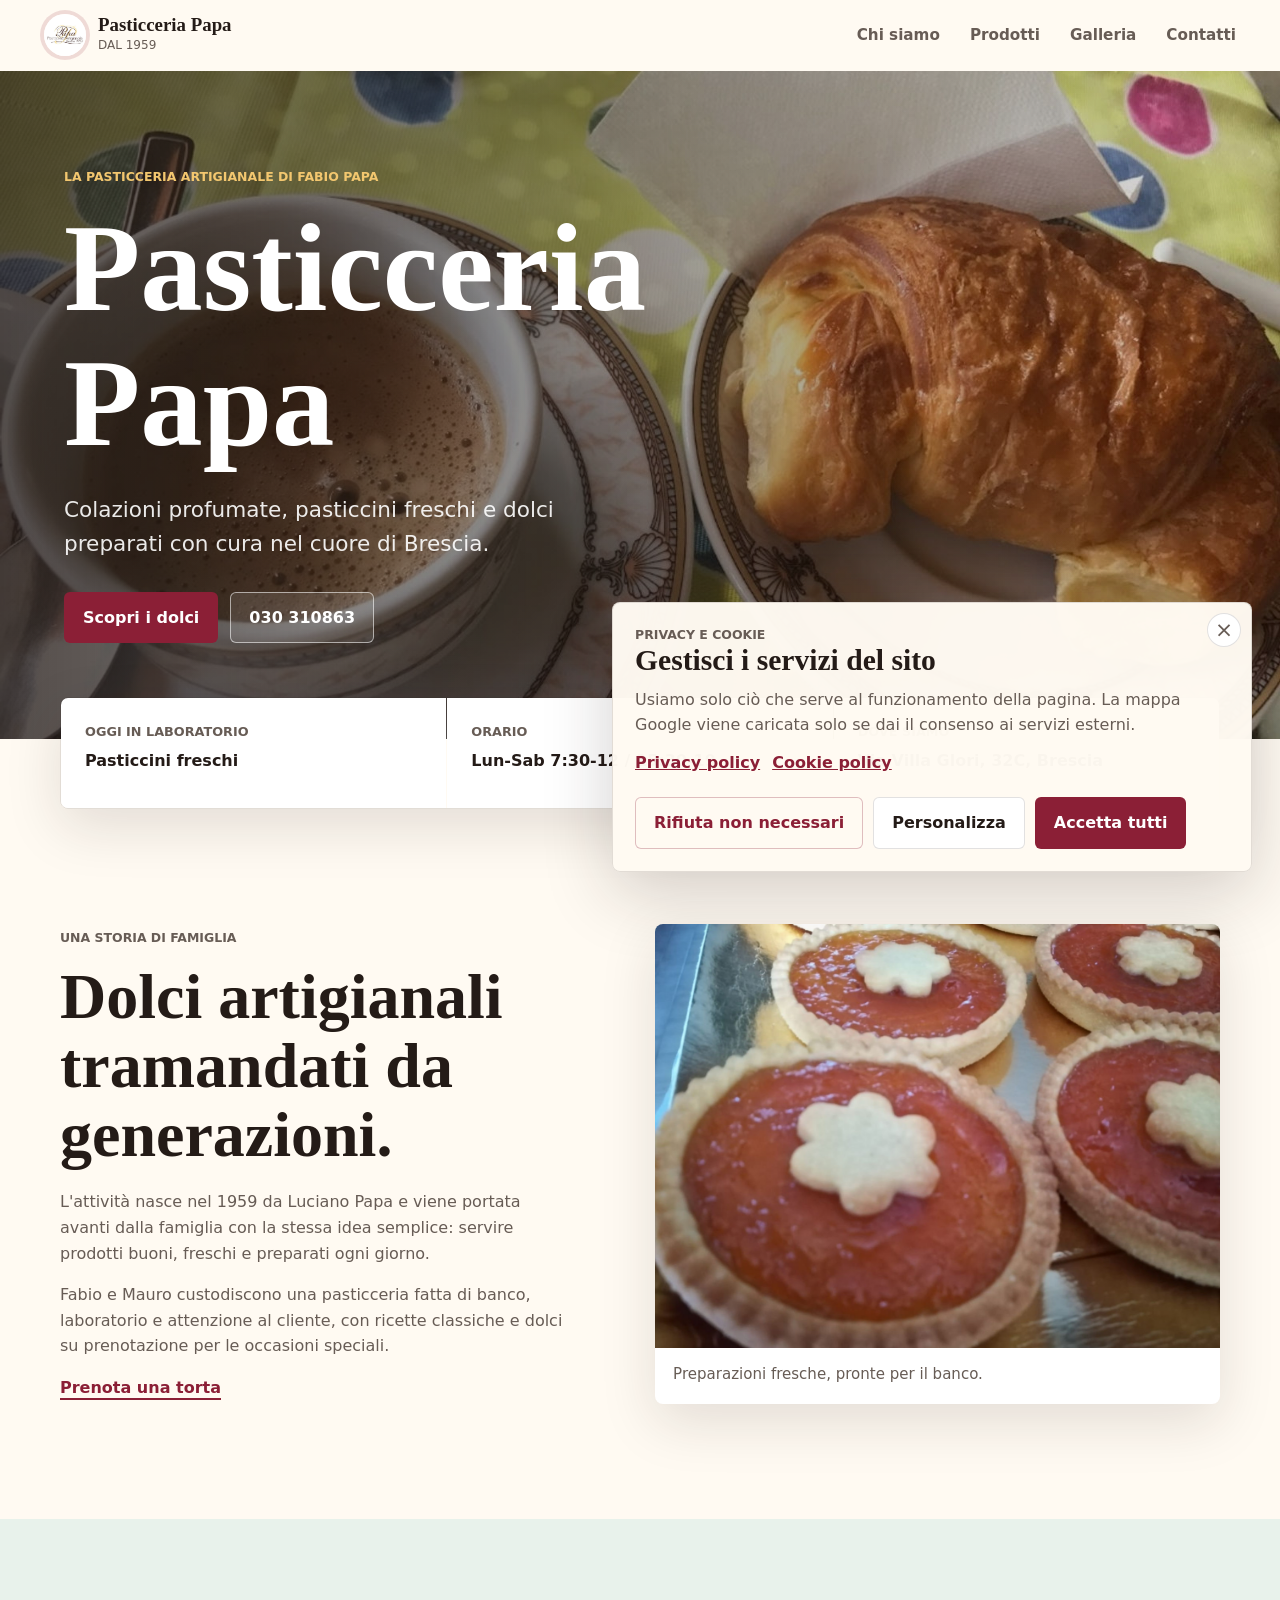
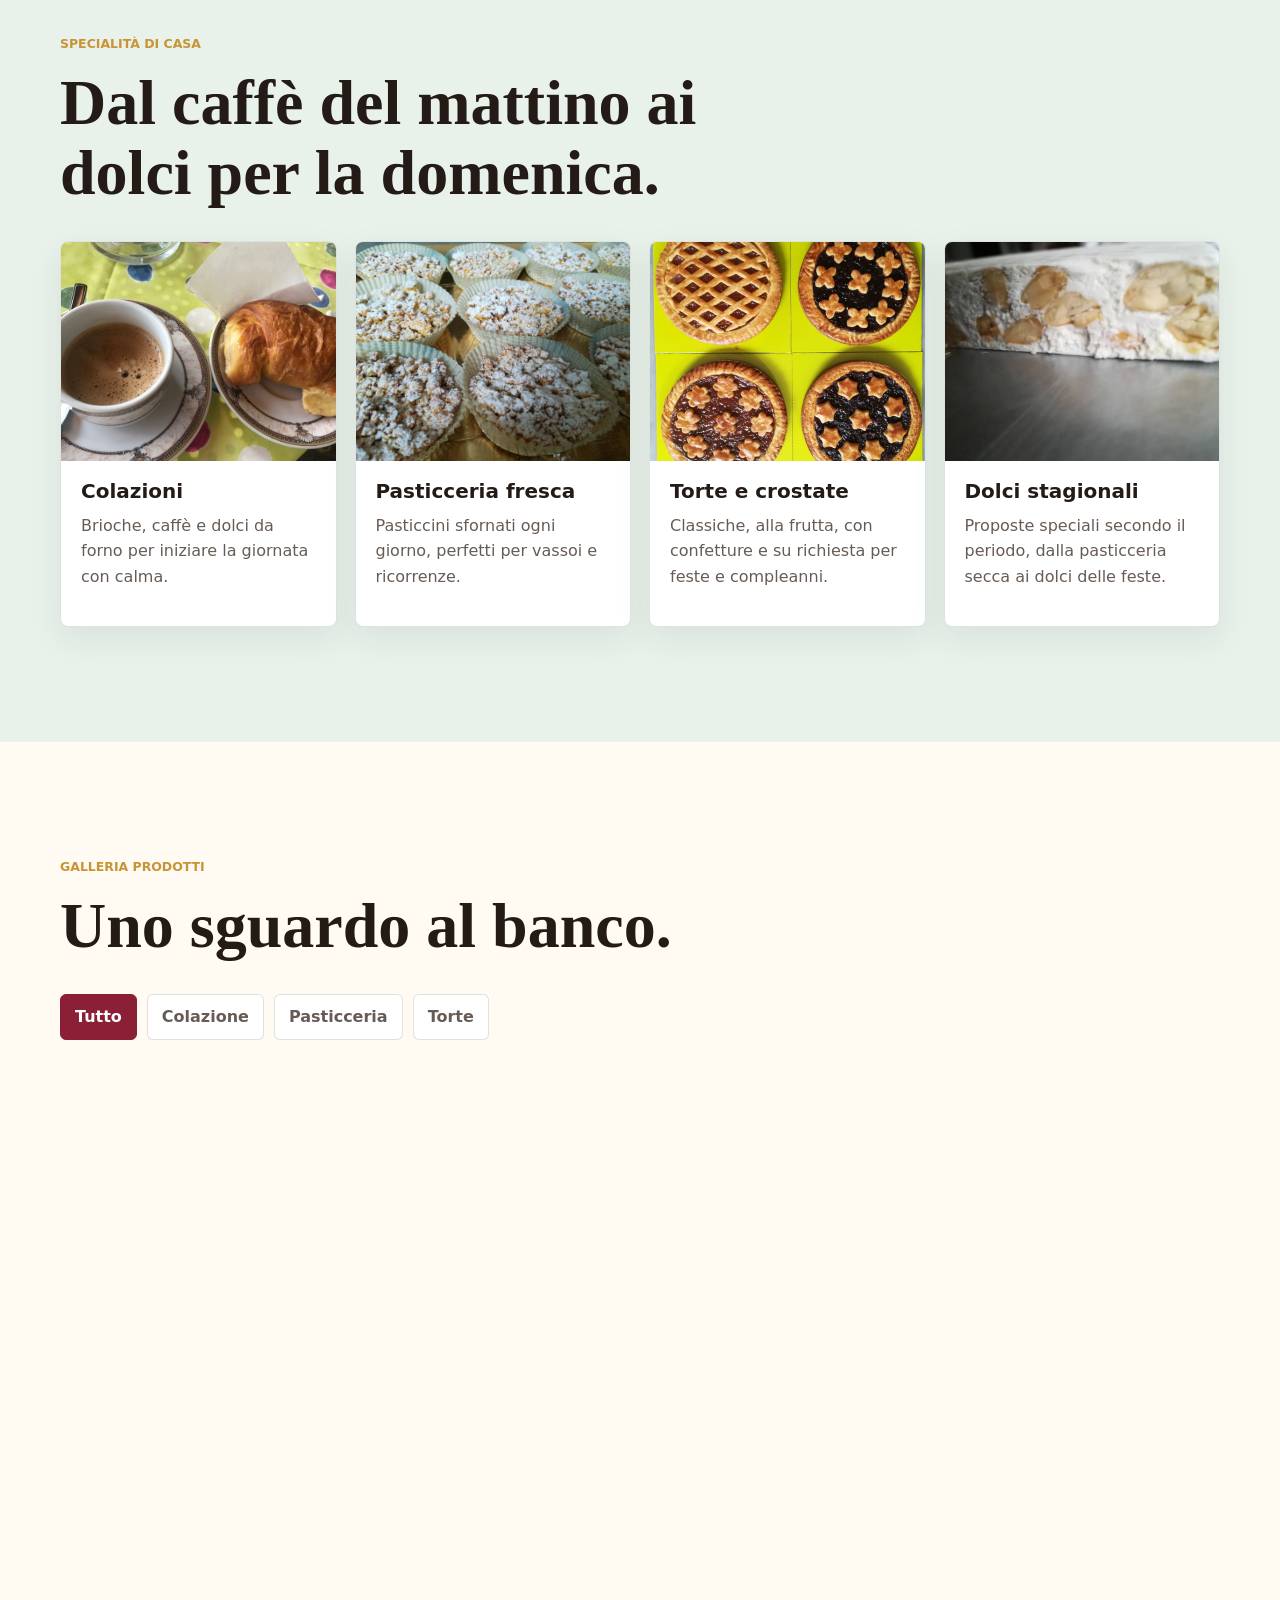
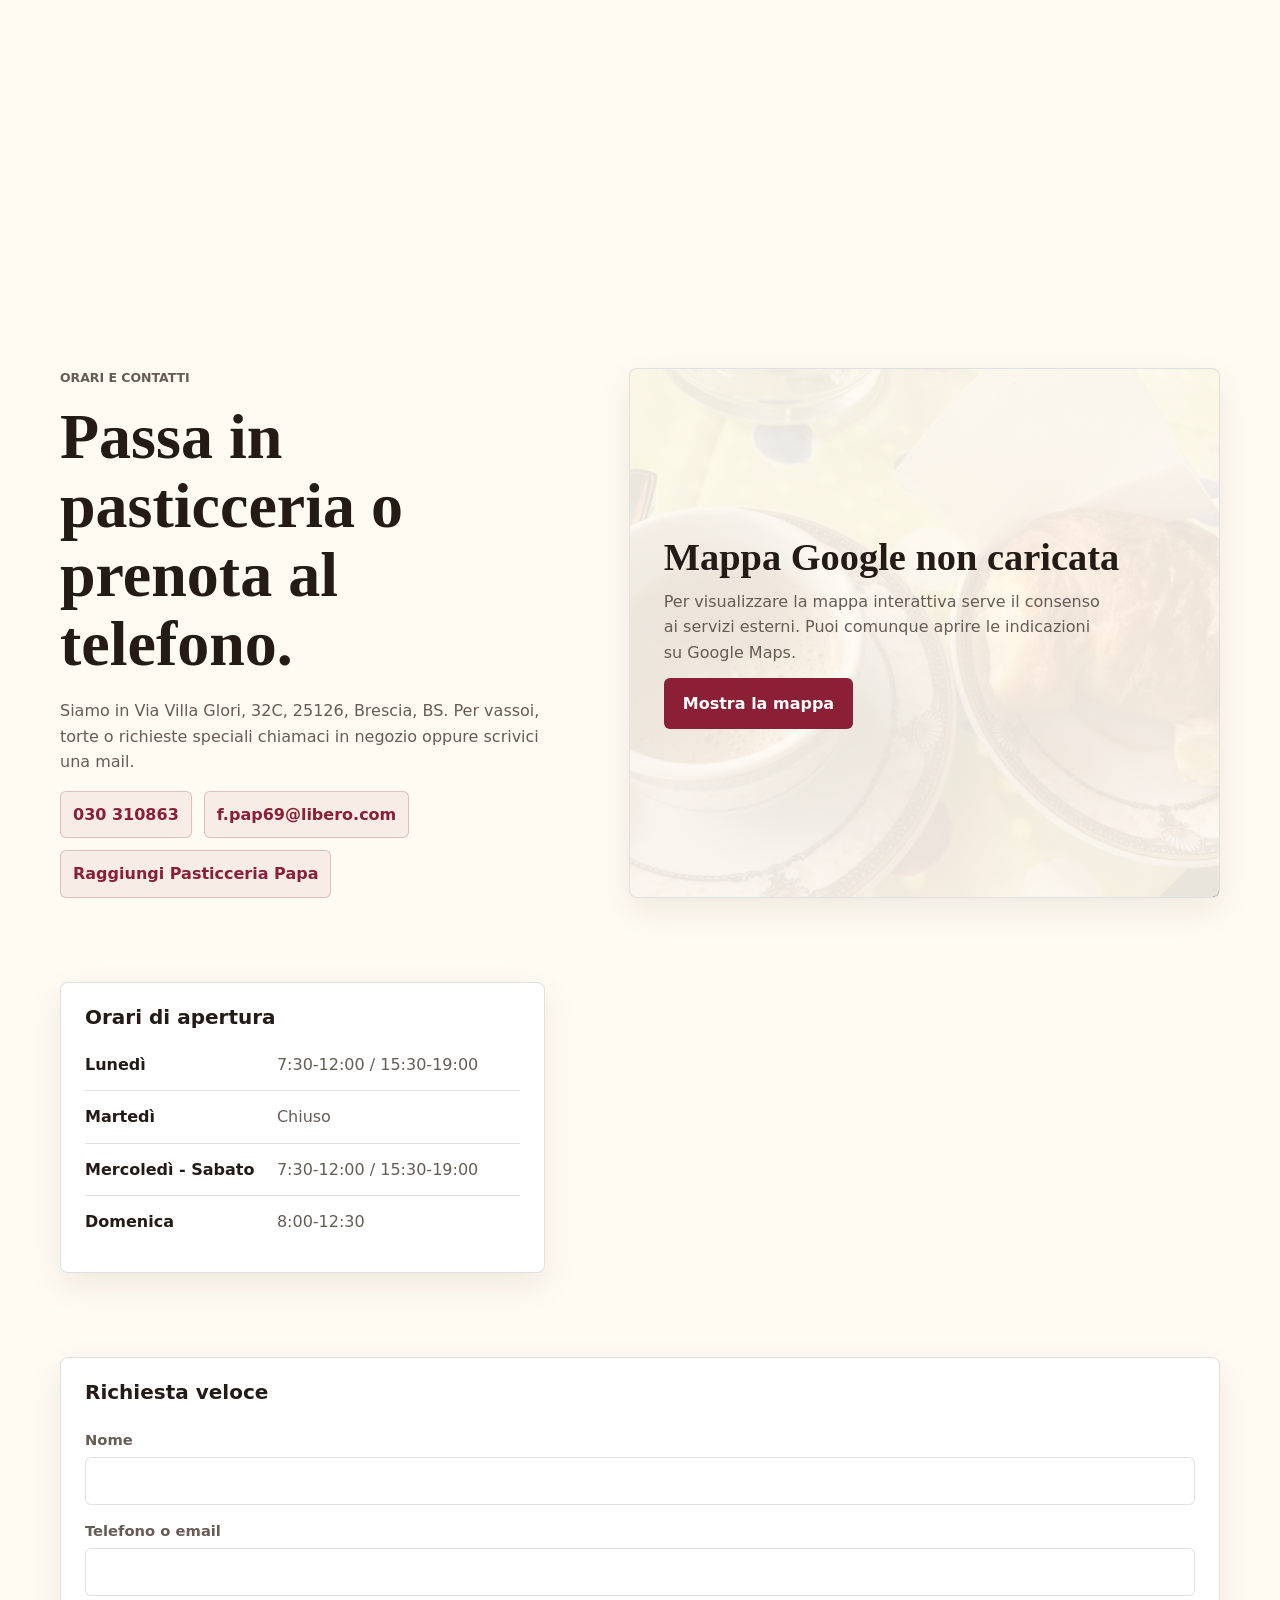
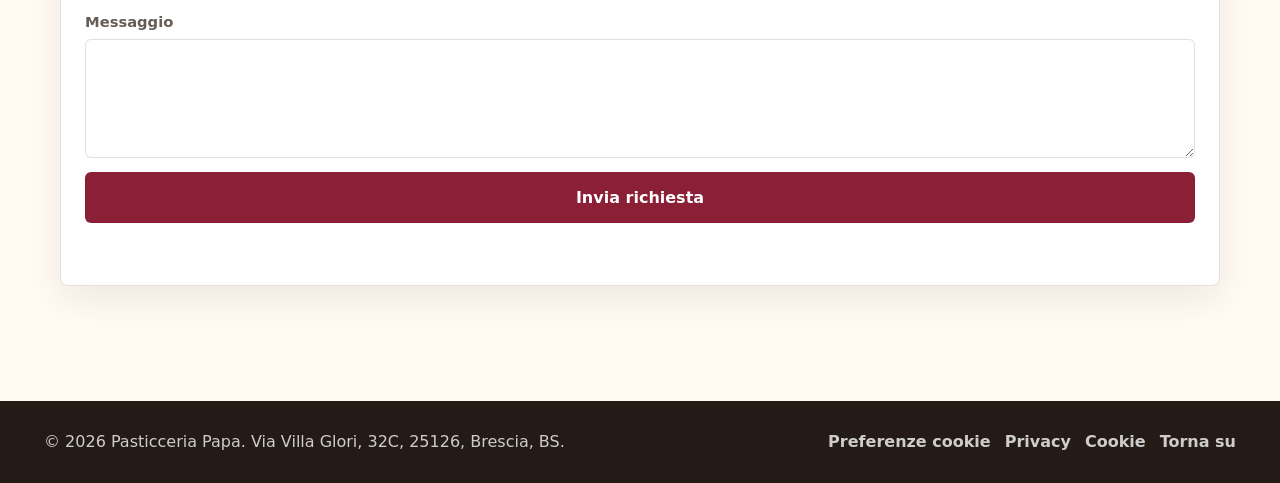
==== index.html @ a83ab7f8 "Add cookie consent and privacy pages" ====
<!doctype html>
<html lang="it">
  <head>
    <meta charset="utf-8" />
    <meta name="viewport" content="width=device-width, initial-scale=1" />
    <title>Pasticceria Papa | Pasticceria artigianale a Brescia</title>
    <meta
      name="description"
      content="Pasticceria Papa di Fabio Papa a Brescia: pasticceria artigianale dal 1959, colazioni, pasticcini freschi, crostate e dolci su prenotazione."
    />
    <meta name="theme-color" content="#8b1f36" />
    <meta property="og:title" content="Pasticceria Papa" />
    <meta
      property="og:description"
      content="La pasticceria artigianale di Fabio Papa a Brescia. Dolci freschi, colazioni e torte su prenotazione."
    />
    <meta property="og:type" content="website" />
    <meta property="og:image" content="assets/images/colazione.jpg" />
    <link rel="icon" href="assets/icons/favicon.svg" type="image/svg+xml" />
    <link rel="preload" href="assets/images/colazione.jpg" as="image" />
    <link rel="stylesheet" href="styles.css?v=privacy-20260603" />
    <script type="application/ld+json">
      {
        "@context": "https://schema.org",
        "@type": "Bakery",
        "name": "Pasticceria Papa",
        "description": "Pasticceria artigianale fondata nel 1959 a Brescia.",
        "foundingDate": "1959",
        "address": {
          "@type": "PostalAddress",
          "streetAddress": "Via Villa Glori, 32C",
          "postalCode": "25126",
          "addressLocality": "Brescia",
          "addressRegion": "BS",
          "addressCountry": "IT"
        },
        "telephone": "+39030310863",
        "email": "f.pap69@libero.com",
        "openingHoursSpecification": [
          {
            "@type": "OpeningHoursSpecification",
            "dayOfWeek": ["Monday", "Wednesday", "Thursday", "Friday", "Saturday"],
            "opens": "07:30",
            "closes": "12:00"
          },
          {
            "@type": "OpeningHoursSpecification",
            "dayOfWeek": ["Monday", "Wednesday", "Thursday", "Friday", "Saturday"],
            "opens": "15:30",
            "closes": "19:00"
          },
          {
            "@type": "OpeningHoursSpecification",
            "dayOfWeek": "Sunday",
            "opens": "08:00",
            "closes": "12:30"
          }
        ]
      }
    </script>
  </head>
  <body>
    <header class="site-header" data-header>
      <a class="brand" href="#home" aria-label="Pasticceria Papa home">
        <img class="brand-logo" src="assets/icons/favicon.svg" alt="" aria-hidden="true" />
        <span>
          <strong>Pasticceria Papa</strong>
          <small>Dal 1959</small>
        </span>
      </a>

      <button class="menu-toggle" type="button" aria-label="Apri menu" aria-expanded="false" data-menu-toggle>
        <span></span>
        <span></span>
        <span></span>
      </button>

      <nav class="site-nav" aria-label="Navigazione principale" data-nav>
        <a href="#chi-siamo">Chi siamo</a>
        <a href="#prodotti">Prodotti</a>
        <a href="#galleria">Galleria</a>
        <a href="#contatti">Contatti</a>
      </nav>
    </header>

    <main id="home">
      <section class="hero" aria-label="Benvenuto">
        <div class="hero-content reveal">
          <p class="eyebrow">La pasticceria artigianale di Fabio Papa</p>
          <h1>Pasticceria Papa</h1>
          <p class="hero-copy">
            Colazioni profumate, pasticcini freschi e dolci preparati con cura nel cuore di Brescia.
          </p>
          <div class="hero-actions">
            <a class="button button-primary" href="#prodotti">Scopri i dolci</a>
            <a class="button button-ghost" href="tel:+39030310863">030 310863</a>
          </div>
        </div>
      </section>

      <section class="quick-info" aria-label="Informazioni rapide">
        <div class="quick-info-item">
          <span>Oggi in laboratorio</span>
          <strong>Pasticcini freschi</strong>
        </div>
        <div class="quick-info-item">
          <span>Orario</span>
          <strong>Lun-Sab 7:30-12 / 15:30-19</strong>
        </div>
        <div class="quick-info-item">
          <span>Dove siamo</span>
          <strong>Via Villa Glori, 32C, Brescia</strong>
        </div>
      </section>

      <section class="section story-section" id="chi-siamo">
        <div class="section-text reveal">
          <p class="eyebrow">Una storia di famiglia</p>
          <h2>Dolci artigianali tramandati da generazioni.</h2>
          <p>
            L'attività nasce nel 1959 da Luciano Papa e viene portata avanti dalla famiglia
            con la stessa idea semplice: servire prodotti buoni, freschi e preparati ogni giorno.
          </p>
          <p>
            Fabio e Mauro custodiscono una pasticceria fatta di banco, laboratorio e attenzione
            al cliente, con ricette classiche e dolci su prenotazione per le occasioni speciali.
          </p>
          <a class="text-link" href="#contatti">Prenota una torta</a>
        </div>

        <figure class="story-image reveal">
          <img src="assets/images/crostatine.jpg" alt="Crostatine artigianali con marmellata" />
          <figcaption>Preparazioni fresche, pronte per il banco.</figcaption>
        </figure>
      </section>

      <section class="section products-section" id="prodotti">
        <div class="section-heading reveal">
          <p class="eyebrow">Specialità di casa</p>
          <h2>Dal caffè del mattino ai dolci per la domenica.</h2>
        </div>

        <div class="product-grid">
          <article class="product-card reveal">
            <img src="assets/images/colazione.jpg" alt="Caffè e brioche al tavolo" />
            <div>
              <h3>Colazioni</h3>
              <p>Brioche, caffè e dolci da forno per iniziare la giornata con calma.</p>
            </div>
          </article>
          <article class="product-card reveal">
            <img src="assets/images/pasticcini.jpg" alt="Pasticcini con zucchero a velo" />
            <div>
              <h3>Pasticceria fresca</h3>
              <p>Pasticcini sfornati ogni giorno, perfetti per vassoi e ricorrenze.</p>
            </div>
          </article>
          <article class="product-card reveal">
            <img src="assets/images/crostate.jpg" alt="Crostate artigianali con confettura" />
            <div>
              <h3>Torte e crostate</h3>
              <p>Classiche, alla frutta, con confetture e su richiesta per feste e compleanni.</p>
            </div>
          </article>
          <article class="product-card reveal">
            <img src="assets/images/torrone.jpg" alt="Torrone artigianale alle mandorle" />
            <div>
              <h3>Dolci stagionali</h3>
              <p>Proposte speciali secondo il periodo, dalla pasticceria secca ai dolci delle feste.</p>
            </div>
          </article>
        </div>
      </section>

      <section class="section gallery-section" id="galleria">
        <div class="section-heading reveal">
          <p class="eyebrow">Galleria prodotti</p>
          <h2>Uno sguardo al banco.</h2>
        </div>

        <div class="filter-bar reveal" role="list" aria-label="Filtra la galleria">
          <button class="filter-button active" type="button" data-filter="all">Tutto</button>
          <button class="filter-button" type="button" data-filter="colazione">Colazione</button>
          <button class="filter-button" type="button" data-filter="pasticceria">Pasticceria</button>
          <button class="filter-button" type="button" data-filter="torte">Torte</button>
        </div>

        <div class="gallery-grid" data-gallery>
          <figure class="gallery-item reveal" data-category="colazione">
            <img src="assets/images/colazione.jpg" alt="Caffè e cornetto" />
            <figcaption>Caffè e brioche</figcaption>
          </figure>
          <figure class="gallery-item reveal" data-category="pasticceria">
            <img src="assets/images/biscotti-occhi.jpg" alt="Biscotti occhi di bue con marmellata" />
            <figcaption>Occhi di bue</figcaption>
          </figure>
          <figure class="gallery-item reveal" data-category="torte">
            <img src="assets/images/crostate.jpg" alt="Quattro crostate artigianali" />
            <figcaption>Crostate classiche</figcaption>
          </figure>
          <figure class="gallery-item reveal" data-category="pasticceria">
            <img src="assets/images/pasticcini.jpg" alt="Pasticcini con zucchero a velo" />
            <figcaption>Pasticcini freschi</figcaption>
          </figure>
          <figure class="gallery-item reveal" data-category="torte">
            <img src="assets/images/crostatine.jpg" alt="Crostatine con confettura rossa" />
            <figcaption>Crostatine</figcaption>
          </figure>
          <figure class="gallery-item reveal" data-category="pasticceria">
            <img src="assets/images/torrone.jpg" alt="Torrone con mandorle" />
            <figcaption>Torrone alle mandorle</figcaption>
          </figure>
        </div>
      </section>

      <section class="section contact-section" id="contatti">
        <div class="contact-copy reveal">
          <p class="eyebrow">Orari e contatti</p>
          <h2>Passa in pasticceria o prenota al telefono.</h2>
          <p>
            Siamo in Via Villa Glori, 32C, 25126, Brescia, BS. Per vassoi, torte o richieste speciali
            chiamaci in negozio oppure scrivici una mail.
          </p>

          <div class="contact-links">
            <a href="tel:+39030310863">030 310863</a>
            <a href="mailto:f.pap69@libero.com">f.pap69@libero.com</a>
            <a
              href="https://www.google.com/maps/dir/?api=1&destination=Pasticceria%20Papa%2C%20Via%20Villa%20Glori%2032C%2C%2025126%20Brescia%20BS"
              target="_blank"
              rel="noreferrer"
            >
              Raggiungi Pasticceria Papa
            </a>
          </div>
        </div>

        <div class="map-panel reveal" aria-label="Mappa per raggiungere Pasticceria Papa">
          <div class="map-consent" data-map-consent>
            <strong>Mappa Google non caricata</strong>
            <p>
              Per visualizzare la mappa interattiva serve il consenso ai servizi esterni.
              Puoi comunque aprire le indicazioni su Google Maps.
            </p>
            <button class="button button-primary" type="button" data-enable-maps>Mostra la mappa</button>
          </div>
          <iframe
            title="Mappa di Pasticceria Papa"
            data-src="https://www.google.com/maps?q=Pasticceria%20Papa%2C%20Via%20Villa%20Glori%2032C%2C%2025126%20Brescia%20BS&output=embed"
            loading="lazy"
            referrerpolicy="no-referrer-when-downgrade"
          ></iframe>
          <a
            class="map-click-target"
            href="https://www.google.com/maps/dir/?api=1&destination=Pasticceria%20Papa%2C%20Via%20Villa%20Glori%2032C%2C%2025126%20Brescia%20BS"
            target="_blank"
            rel="noreferrer"
            aria-label="Apri Google Maps per raggiungere Pasticceria Papa"
          >
            <span class="map-badge">
              <strong>Pasticceria Papa</strong>
              <small>Via Villa Glori, 32C, 25126, Brescia, BS</small>
            </span>
            <span class="map-action">Apri indicazioni</span>
          </a>
        </div>

        <div class="hours-panel reveal" aria-label="Orari di apertura">
          <h3>Orari di apertura</h3>
          <dl>
            <div>
              <dt>Lunedì</dt>
              <dd>7:30-12:00 / 15:30-19:00</dd>
            </div>
            <div>
              <dt>Martedì</dt>
              <dd>Chiuso</dd>
            </div>
            <div>
              <dt>Mercoledì - Sabato</dt>
              <dd>7:30-12:00 / 15:30-19:00</dd>
            </div>
            <div>
              <dt>Domenica</dt>
              <dd>8:00-12:30</dd>
            </div>
          </dl>
        </div>

        <form class="contact-form reveal" data-contact-form>
          <h3>Richiesta veloce</h3>
          <label>
            Nome
            <input type="text" name="name" autocomplete="name" required />
          </label>
          <label>
            Telefono o email
            <input type="text" name="contact" autocomplete="email" required />
          </label>
          <label>
            Messaggio
            <textarea name="message" rows="4" required></textarea>
          </label>
          <button class="button button-primary" type="submit">Invia richiesta</button>
          <p class="form-status" aria-live="polite" data-form-status></p>
        </form>
      </section>
    </main>

    <footer class="site-footer">
      <p>© <span data-year></span> Pasticceria Papa. Via Villa Glori, 32C, 25126, Brescia, BS.</p>
      <div class="footer-links">
        <button type="button" data-cookie-preferences>Preferenze cookie</button>
        <a href="privacy.html">Privacy</a>
        <a href="cookie.html">Cookie</a>
        <a href="#home">Torna su</a>
      </div>
    </footer>

    <section class="cookie-banner" data-cookie-banner hidden aria-label="Preferenze cookie">
      <button class="cookie-close" type="button" aria-label="Chiudi banner cookie" data-cookie-reject>×</button>
      <div>
        <p class="eyebrow">Privacy e cookie</p>
        <h2>Gestisci i servizi del sito</h2>
        <p>
          Usiamo solo ciò che serve al funzionamento della pagina. La mappa Google viene caricata
          solo se dai il consenso ai servizi esterni.
        </p>
        <div class="cookie-links">
          <a href="privacy.html">Privacy policy</a>
          <a href="cookie.html">Cookie policy</a>
        </div>
      </div>
      <div class="cookie-actions">
        <button type="button" class="button button-ghost-dark" data-cookie-reject>Rifiuta non necessari</button>
        <button type="button" class="button button-outline" data-cookie-customize>Personalizza</button>
        <button type="button" class="button button-primary" data-cookie-accept>Accetta tutti</button>
      </div>
    </section>

    <div class="cookie-modal" data-cookie-modal hidden role="dialog" aria-modal="true" aria-labelledby="cookie-modal-title">
      <div class="cookie-modal-panel">
        <button class="cookie-close" type="button" aria-label="Chiudi preferenze cookie" data-cookie-modal-close>×</button>
        <p class="eyebrow">Centro preferenze</p>
        <h2 id="cookie-modal-title">Scegli cosa attivare</h2>
        <p>
          Puoi modificare la scelta in qualsiasi momento dal link “Preferenze cookie” nel footer.
        </p>

        <div class="consent-option">
          <div>
            <h3>Cookie tecnici necessari</h3>
            <p>Servono a ricordare la scelta privacy e a far funzionare il sito. Sono sempre attivi.</p>
          </div>
          <label class="switch">
            <input type="checkbox" checked disabled />
            <span>Attivo</span>
          </label>
        </div>

        <div class="consent-option">
          <div>
            <h3>Servizi esterni e mappe</h3>
            <p>
              Permettono di caricare Google Maps integrato. Se non li accetti, resta disponibile
              il link per aprire le indicazioni su Google Maps.
            </p>
          </div>
          <label class="switch">
            <input type="checkbox" data-consent-input="external" />
            <span>Consenti</span>
          </label>
        </div>

        <div class="cookie-actions">
          <button type="button" class="button button-ghost-dark" data-cookie-reject>Rifiuta non necessari</button>
          <button type="button" class="button button-outline" data-cookie-save>Salva preferenze</button>
          <button type="button" class="button button-primary" data-cookie-accept>Accetta tutti</button>
        </div>
      </div>
    </div>

    <script src="scripts/main.js"></script>
  </body>
</html>
---- styles.css ----
:root {
  --ink: #241b17;
  --muted: #675c55;
  --paper: #fffaf2;
  --surface: #ffffff;
  --berry: #8b1f36;
  --berry-dark: #621326;
  --leaf: #55785f;
  --leaf-soft: #e8f2eb;
  --gold: #c89436;
  --line: rgba(36, 27, 23, 0.13);
  --shadow: 0 18px 55px rgba(36, 27, 23, 0.13);
  --radius: 8px;
  --max: 1160px;
  font-family:
    Inter, ui-sans-serif, system-ui, -apple-system, BlinkMacSystemFont, "Segoe UI", sans-serif;
}

* {
  box-sizing: border-box;
}

html {
  scroll-behavior: smooth;
}

body {
  margin: 0;
  background: var(--paper);
  color: var(--ink);
  line-height: 1.6;
  text-rendering: optimizeLegibility;
}

img {
  display: block;
  max-width: 100%;
}

a {
  color: inherit;
}

button,
input,
textarea {
  font: inherit;
}

button {
  cursor: pointer;
}

.site-header {
  position: sticky;
  top: 0;
  z-index: 20;
  display: flex;
  align-items: center;
  justify-content: space-between;
  gap: 24px;
  padding: 14px clamp(18px, 4vw, 44px);
  background: rgba(255, 250, 242, 0.9);
  border-bottom: 1px solid transparent;
  backdrop-filter: blur(18px);
  transition: border-color 180ms ease, box-shadow 180ms ease;
}

.site-header.scrolled {
  border-color: var(--line);
  box-shadow: 0 8px 26px rgba(36, 27, 23, 0.08);
}

.brand {
  display: inline-flex;
  align-items: center;
  gap: 12px;
  min-width: max-content;
  text-decoration: none;
}

.brand-logo {
  width: 42px;
  height: 42px;
  object-fit: cover;
  border-radius: 50%;
  box-shadow: 0 0 0 4px rgba(139, 31, 54, 0.14);
}

.brand strong,
.brand small {
  display: block;
}

.brand strong {
  font-family: Georgia, "Times New Roman", serif;
  font-size: clamp(1rem, 2vw, 1.18rem);
  line-height: 1.1;
}

.brand small {
  color: var(--muted);
  font-size: 0.75rem;
  letter-spacing: 0;
  text-transform: uppercase;
}

.site-nav {
  display: flex;
  align-items: center;
  gap: clamp(14px, 3vw, 30px);
  color: var(--muted);
  font-size: 0.95rem;
  font-weight: 700;
}

.site-nav a {
  text-decoration: none;
}

.site-nav a:hover,
.site-nav a:focus-visible {
  color: var(--berry);
}

.menu-toggle {
  display: none;
  width: 44px;
  height: 44px;
  padding: 0;
  border: 1px solid var(--line);
  border-radius: 6px;
  background: var(--surface);
}

.menu-toggle span {
  display: block;
  width: 20px;
  height: 2px;
  margin: 5px auto;
  background: var(--ink);
}

.hero {
  min-height: clamp(540px, 74svh, 760px);
  display: grid;
  align-items: center;
  padding: clamp(56px, 8vw, 96px) clamp(18px, 5vw, 70px);
  background:
    linear-gradient(90deg, rgba(36, 27, 23, 0.78) 0%, rgba(36, 27, 23, 0.5) 42%, rgba(36, 27, 23, 0.13) 100%),
    url("assets/images/colazione.jpg") center / cover;
  color: #fff;
}

.hero-content {
  width: min(660px, 100%);
}

.hero-content.reveal {
  opacity: 1;
  transform: none;
}

.eyebrow {
  margin: 0 0 14px;
  color: var(--gold);
  font-size: 0.78rem;
  font-weight: 800;
  letter-spacing: 0;
  text-transform: uppercase;
}

.hero .eyebrow {
  color: #f3c76f;
}

h1,
h2,
h3,
p {
  margin-top: 0;
}

h1,
h2,
h3 {
  line-height: 1.08;
}

h1,
h2 {
  font-family: Georgia, "Times New Roman", serif;
  font-weight: 700;
}

h1 {
  max-width: 9ch;
  margin-bottom: 22px;
  font-size: clamp(3.4rem, 10vw, 7.8rem);
}

h2 {
  margin-bottom: 20px;
  font-size: clamp(2.05rem, 5vw, 4.1rem);
}

h3 {
  margin-bottom: 10px;
  font-size: 1.25rem;
}

.hero-copy {
  max-width: 570px;
  margin-bottom: 30px;
  color: rgba(255, 255, 255, 0.9);
  font-size: clamp(1.1rem, 2vw, 1.35rem);
}

.hero-actions,
.contact-links {
  display: flex;
  flex-wrap: wrap;
  gap: 12px;
}

.button {
  display: inline-flex;
  align-items: center;
  justify-content: center;
  min-height: 48px;
  padding: 12px 18px;
  border: 1px solid transparent;
  border-radius: 6px;
  font-weight: 800;
  text-decoration: none;
  transition: transform 180ms ease, background-color 180ms ease, border-color 180ms ease;
}

.button:hover,
.button:focus-visible {
  transform: translateY(-1px);
}

.button-primary {
  color: #fff;
  background: var(--berry);
}

.button-primary:hover,
.button-primary:focus-visible {
  background: var(--berry-dark);
}

.button-ghost {
  color: #fff;
  border-color: rgba(255, 255, 255, 0.56);
  background: rgba(255, 255, 255, 0.1);
}

.button-ghost-dark,
.button-outline {
  color: var(--berry);
  border-color: rgba(139, 31, 54, 0.28);
  background: rgba(255, 250, 242, 0.76);
}

.button-outline {
  color: var(--ink);
  border-color: var(--line);
  background: var(--surface);
}

.quick-info {
  width: min(var(--max), calc(100% - 36px));
  display: grid;
  grid-template-columns: repeat(3, 1fr);
  gap: 1px;
  margin: -42px auto 0;
  overflow: hidden;
  border: 1px solid var(--line);
  border-radius: var(--radius);
  box-shadow: var(--shadow);
}

.quick-info-item {
  min-height: 110px;
  padding: 24px;
  background: var(--surface);
}

.quick-info-item span {
  display: block;
  color: var(--muted);
  font-size: 0.8rem;
  font-weight: 800;
  text-transform: uppercase;
}

.quick-info-item strong {
  display: block;
  margin-top: 8px;
  line-height: 1.24;
}

.section {
  width: min(var(--max), calc(100% - 36px));
  margin: 0 auto;
  padding: clamp(72px, 9vw, 124px) 0;
}

.story-section,
.contact-section {
  display: grid;
  grid-template-columns: minmax(0, 0.95fr) minmax(320px, 1.05fr);
  align-items: center;
  gap: clamp(34px, 7vw, 84px);
}

.section-text,
.contact-copy {
  max-width: 600px;
}

.section-text p,
.contact-copy p,
.product-card p {
  color: var(--muted);
}

.text-link {
  color: var(--berry);
  font-weight: 800;
  text-decoration-thickness: 2px;
  text-underline-offset: 5px;
}

.story-image {
  margin: 0;
  overflow: hidden;
  border-radius: var(--radius);
  background: var(--surface);
  box-shadow: var(--shadow);
}

.story-image img {
  width: 100%;
  aspect-ratio: 4 / 3;
  object-fit: cover;
}

.story-image figcaption {
  padding: 14px 18px 18px;
  color: var(--muted);
  font-size: 0.94rem;
}

.products-section {
  width: 100%;
  max-width: none;
  padding-inline: max(18px, calc((100% - var(--max)) / 2));
  background: var(--leaf-soft);
}

.section-heading {
  width: min(780px, 100%);
  margin-bottom: 34px;
}

.product-grid,
.gallery-grid {
  display: grid;
  grid-template-columns: repeat(4, minmax(0, 1fr));
  gap: 18px;
}

.product-card {
  overflow: hidden;
  border: 1px solid rgba(85, 120, 95, 0.2);
  border-radius: var(--radius);
  background: var(--surface);
  box-shadow: 0 12px 34px rgba(36, 27, 23, 0.08);
}

.product-card img {
  width: 100%;
  aspect-ratio: 5 / 4;
  object-fit: cover;
}

.product-card div {
  padding: 20px;
}

.filter-bar {
  display: flex;
  flex-wrap: wrap;
  gap: 10px;
  margin-bottom: 24px;
}

.filter-button {
  min-height: 42px;
  padding: 9px 14px;
  color: var(--muted);
  border: 1px solid var(--line);
  border-radius: 6px;
  background: var(--surface);
  cursor: pointer;
  font-weight: 800;
}

.filter-button.active,
.filter-button:hover,
.filter-button:focus-visible {
  color: #fff;
  border-color: var(--berry);
  background: var(--berry);
}

.gallery-grid {
  grid-template-columns: repeat(3, minmax(0, 1fr));
}

.gallery-item {
  position: relative;
  min-height: 260px;
  margin: 0;
  overflow: hidden;
  border-radius: var(--radius);
  background: #221914;
}

.gallery-item[hidden] {
  display: none;
}

.gallery-item img {
  width: 100%;
  height: 100%;
  min-height: 260px;
  object-fit: cover;
  transition: transform 400ms ease, opacity 400ms ease;
}

.gallery-item:hover img {
  transform: scale(1.04);
  opacity: 0.82;
}

.gallery-item figcaption {
  position: absolute;
  left: 14px;
  bottom: 14px;
  max-width: calc(100% - 28px);
  padding: 8px 10px;
  color: #fff;
  background: rgba(36, 27, 23, 0.72);
  border-radius: 6px;
  font-weight: 800;
}

.contact-section {
  grid-template-columns: minmax(0, 0.82fr) minmax(320px, 1fr);
  align-items: stretch;
}

.map-panel {
  position: relative;
  min-height: 430px;
  overflow: hidden;
  border: 1px solid var(--line);
  border-radius: var(--radius);
  background: var(--surface);
  box-shadow: 0 12px 34px rgba(36, 27, 23, 0.08);
}

.map-panel iframe {
  position: absolute;
  inset: 0;
  width: 100%;
  height: 100%;
  min-height: inherit;
  border: 0;
  filter: saturate(0.95) contrast(0.98);
}

.map-panel iframe:not([src]) {
  display: none;
}

.map-consent {
  position: absolute;
  inset: 0;
  z-index: 3;
  display: grid;
  align-content: center;
  justify-items: start;
  gap: 12px;
  padding: clamp(22px, 4vw, 34px);
  color: var(--ink);
  background:
    linear-gradient(rgba(255, 250, 242, 0.9), rgba(255, 250, 242, 0.9)),
    url("assets/images/colazione.jpg") center / cover;
}

.map-consent.hidden {
  display: none;
}

.map-consent strong {
  font-family: Georgia, "Times New Roman", serif;
  font-size: clamp(1.55rem, 3vw, 2.4rem);
  line-height: 1.05;
}

.map-consent p {
  max-width: 440px;
  margin: 0;
  color: var(--muted);
}

.map-click-target {
  position: absolute;
  inset: 0;
  z-index: 4;
  display: flex;
  align-items: flex-end;
  justify-content: space-between;
  gap: 14px;
  padding: 16px;
  text-decoration: none;
}

.map-panel.maps-disabled .map-click-target {
  display: none;
}

.map-badge {
  max-width: min(100%, 420px);
  padding: 13px 14px;
  color: var(--ink);
  border: 1px solid rgba(36, 27, 23, 0.12);
  border-radius: 6px;
  background: rgba(255, 250, 242, 0.94);
  box-shadow: 0 10px 30px rgba(36, 27, 23, 0.18);
}

.map-badge strong,
.map-badge small {
  display: block;
}

.map-badge strong {
  line-height: 1.15;
}

.map-badge small {
  margin-top: 4px;
  color: var(--muted);
}

.map-action {
  padding: 12px 14px;
  color: #fff;
  border-radius: 6px;
  background: var(--berry);
  box-shadow: 0 10px 30px rgba(36, 27, 23, 0.18);
  font-weight: 800;
  white-space: nowrap;
}

.contact-links a {
  padding: 10px 12px;
  color: var(--berry);
  border: 1px solid rgba(139, 31, 54, 0.22);
  border-radius: 6px;
  background: rgba(139, 31, 54, 0.06);
  font-weight: 800;
  text-decoration: none;
}

.hours-panel,
.contact-form {
  height: 100%;
  padding: 24px;
  border: 1px solid var(--line);
  border-radius: var(--radius);
  background: var(--surface);
  box-shadow: 0 12px 34px rgba(36, 27, 23, 0.08);
}

.hours-panel dl {
  margin: 0;
}

.hours-panel div {
  display: grid;
  grid-template-columns: 0.84fr 1.16fr;
  gap: 16px;
  padding: 13px 0;
  border-bottom: 1px solid var(--line);
}

.hours-panel div:last-child {
  border-bottom: 0;
}

.hours-panel dt {
  font-weight: 800;
}

.hours-panel dd {
  margin: 0;
  color: var(--muted);
}

.contact-form {
  grid-column: 1 / -1;
  display: grid;
  gap: 14px;
}

.contact-form label {
  display: grid;
  gap: 6px;
  color: var(--muted);
  font-size: 0.92rem;
  font-weight: 800;
}

.contact-form input,
.contact-form textarea {
  width: 100%;
  padding: 11px 12px;
  color: var(--ink);
  border: 1px solid var(--line);
  border-radius: 6px;
  background: #fff;
  outline: none;
}

.contact-form input:focus,
.contact-form textarea:focus {
  border-color: var(--berry);
  box-shadow: 0 0 0 3px rgba(139, 31, 54, 0.15);
}

.form-status {
  min-height: 24px;
  margin: 0;
  color: var(--leaf);
  font-weight: 800;
}

.site-footer {
  display: flex;
  align-items: center;
  justify-content: space-between;
  gap: 20px;
  padding: 28px clamp(18px, 4vw, 44px);
  color: rgba(255, 255, 255, 0.78);
  background: var(--ink);
}

.site-footer p {
  margin: 0;
}

.site-footer a {
  font-weight: 800;
  text-decoration: none;
}

.footer-links {
  display: flex;
  flex-wrap: wrap;
  gap: 14px;
}

.footer-links button {
  padding: 0;
  color: inherit;
  border: 0;
  background: transparent;
  font-weight: 800;
}

.cookie-banner {
  position: fixed;
  right: clamp(14px, 3vw, 28px);
  bottom: clamp(14px, 3vw, 28px);
  z-index: 50;
  width: min(640px, calc(100% - 28px));
  display: grid;
  grid-template-columns: 1fr;
  gap: 22px;
  padding: 22px;
  color: var(--ink);
  border: 1px solid var(--line);
  border-radius: var(--radius);
  background: rgba(255, 250, 242, 0.98);
  box-shadow: 0 20px 70px rgba(36, 27, 23, 0.2);
}

.cookie-banner[hidden],
.cookie-modal[hidden] {
  display: none;
}

.cookie-modal h2,
.policy-content h1 {
  margin-bottom: 10px;
  font-size: clamp(2rem, 5vw, 3.2rem);
}

.cookie-banner h2 {
  margin-bottom: 10px;
  font-size: clamp(1.45rem, 3vw, 1.85rem);
}

.cookie-banner p,
.cookie-modal p {
  margin-bottom: 0;
  color: var(--muted);
}

.cookie-links {
  display: flex;
  flex-wrap: wrap;
  gap: 12px;
  margin-top: 12px;
}

.cookie-links a {
  color: var(--berry);
  font-weight: 800;
}

.cookie-actions {
  display: flex;
  flex-wrap: wrap;
  align-items: flex-end;
  justify-content: flex-start;
  gap: 10px;
}

.cookie-close {
  position: absolute;
  top: 10px;
  right: 10px;
  width: 34px;
  height: 34px;
  color: var(--muted);
  border: 1px solid var(--line);
  border-radius: 50%;
  background: var(--surface);
  font-size: 1.35rem;
  line-height: 1;
}

.cookie-modal {
  position: fixed;
  inset: 0;
  z-index: 60;
  display: grid;
  place-items: center;
  padding: 18px;
  background: rgba(36, 27, 23, 0.58);
}

.cookie-modal-panel {
  position: relative;
  width: min(760px, 100%);
  max-height: min(760px, calc(100svh - 36px));
  overflow: auto;
  padding: clamp(22px, 4vw, 34px);
  border: 1px solid var(--line);
  border-radius: var(--radius);
  background: var(--paper);
  box-shadow: 0 24px 80px rgba(36, 27, 23, 0.28);
}

.consent-option {
  display: grid;
  grid-template-columns: minmax(0, 1fr) auto;
  gap: 18px;
  margin-top: 18px;
  padding: 18px;
  border: 1px solid var(--line);
  border-radius: var(--radius);
  background: var(--surface);
}

.consent-option h3 {
  margin-bottom: 6px;
}

.switch {
  display: grid;
  place-items: center;
  gap: 6px;
  color: var(--muted);
  font-size: 0.82rem;
  font-weight: 800;
  text-align: center;
}

.switch input {
  width: 48px;
  height: 26px;
  margin: 0;
  accent-color: var(--berry);
}

.policy-page {
  min-height: 100svh;
}

.policy-content {
  width: min(860px, calc(100% - 36px));
  margin: 0 auto;
  padding: clamp(60px, 8vw, 104px) 0;
}

.policy-content h1 {
  max-width: none;
}

.policy-content section {
  padding: 26px 0;
  border-top: 1px solid var(--line);
}

.policy-content h2 {
  font-size: clamp(1.5rem, 3vw, 2.25rem);
}

.policy-content p {
  color: var(--muted);
}

.policy-updated {
  margin-bottom: 34px;
  color: var(--muted);
  font-weight: 800;
}

.reveal {
  opacity: 0;
  transform: translateY(18px);
  transition: opacity 550ms ease, transform 550ms ease;
}

.reveal.visible {
  opacity: 1;
  transform: translateY(0);
}

@media (max-width: 980px) {
  .product-grid,
  .gallery-grid {
    grid-template-columns: repeat(2, minmax(0, 1fr));
  }

  .story-section,
  .contact-section {
    grid-template-columns: 1fr;
  }

  .map-panel {
    min-height: 360px;
  }

  .contact-copy {
    max-width: 760px;
  }
}

@media (max-width: 760px) {
  .site-header {
    padding-block: 10px;
  }

  .menu-toggle {
    display: inline-block;
  }

  .site-nav {
    position: absolute;
    left: 18px;
    right: 18px;
    top: calc(100% + 8px);
    display: grid;
    gap: 0;
    overflow: hidden;
    border: 1px solid var(--line);
    border-radius: var(--radius);
    background: var(--surface);
    box-shadow: var(--shadow);
    transform: translateY(-8px);
    opacity: 0;
    pointer-events: none;
  }

  .site-nav.open {
    transform: translateY(0);
    opacity: 1;
    pointer-events: auto;
  }

  .site-nav a {
    padding: 15px 18px;
    border-bottom: 1px solid var(--line);
  }

  .site-nav a:last-child {
    border-bottom: 0;
  }

  .hero {
    min-height: 72svh;
    padding-top: 54px;
    background-position: center;
  }

  .hero-actions .button {
    width: 100%;
  }

  .quick-info {
    grid-template-columns: 1fr;
    margin-top: 0;
    border-radius: 0;
    width: 100%;
  }

  .quick-info-item {
    min-height: auto;
  }

  .section {
    width: min(100% - 32px, var(--max));
    padding-block: 64px;
  }

  .products-section {
    width: 100%;
    padding-inline: 16px;
  }

  .gallery-grid,
  .product-grid {
    grid-template-columns: 1fr;
  }

  .hours-panel div {
    grid-template-columns: 1fr;
    gap: 2px;
  }

  .map-click-target {
    align-items: stretch;
    flex-direction: column;
    justify-content: flex-end;
  }

  .map-action {
    text-align: center;
    white-space: normal;
  }

  .site-footer {
    align-items: flex-start;
    flex-direction: column;
  }

  .cookie-banner {
    left: 14px;
    right: 14px;
    grid-template-columns: 1fr;
    max-height: calc(100svh - 28px);
    overflow: auto;
  }

  .cookie-actions {
    justify-content: stretch;
  }

  .cookie-actions .button {
    width: 100%;
  }

  .consent-option {
    grid-template-columns: 1fr;
  }
}

@media (prefers-reduced-motion: reduce) {
  *,
  *::before,
  *::after {
    scroll-behavior: auto !important;
    transition-duration: 0.01ms !important;
    animation-duration: 0.01ms !important;
    animation-iteration-count: 1 !important;
  }

  .reveal {
    opacity: 1;
    transform: none;
  }
}
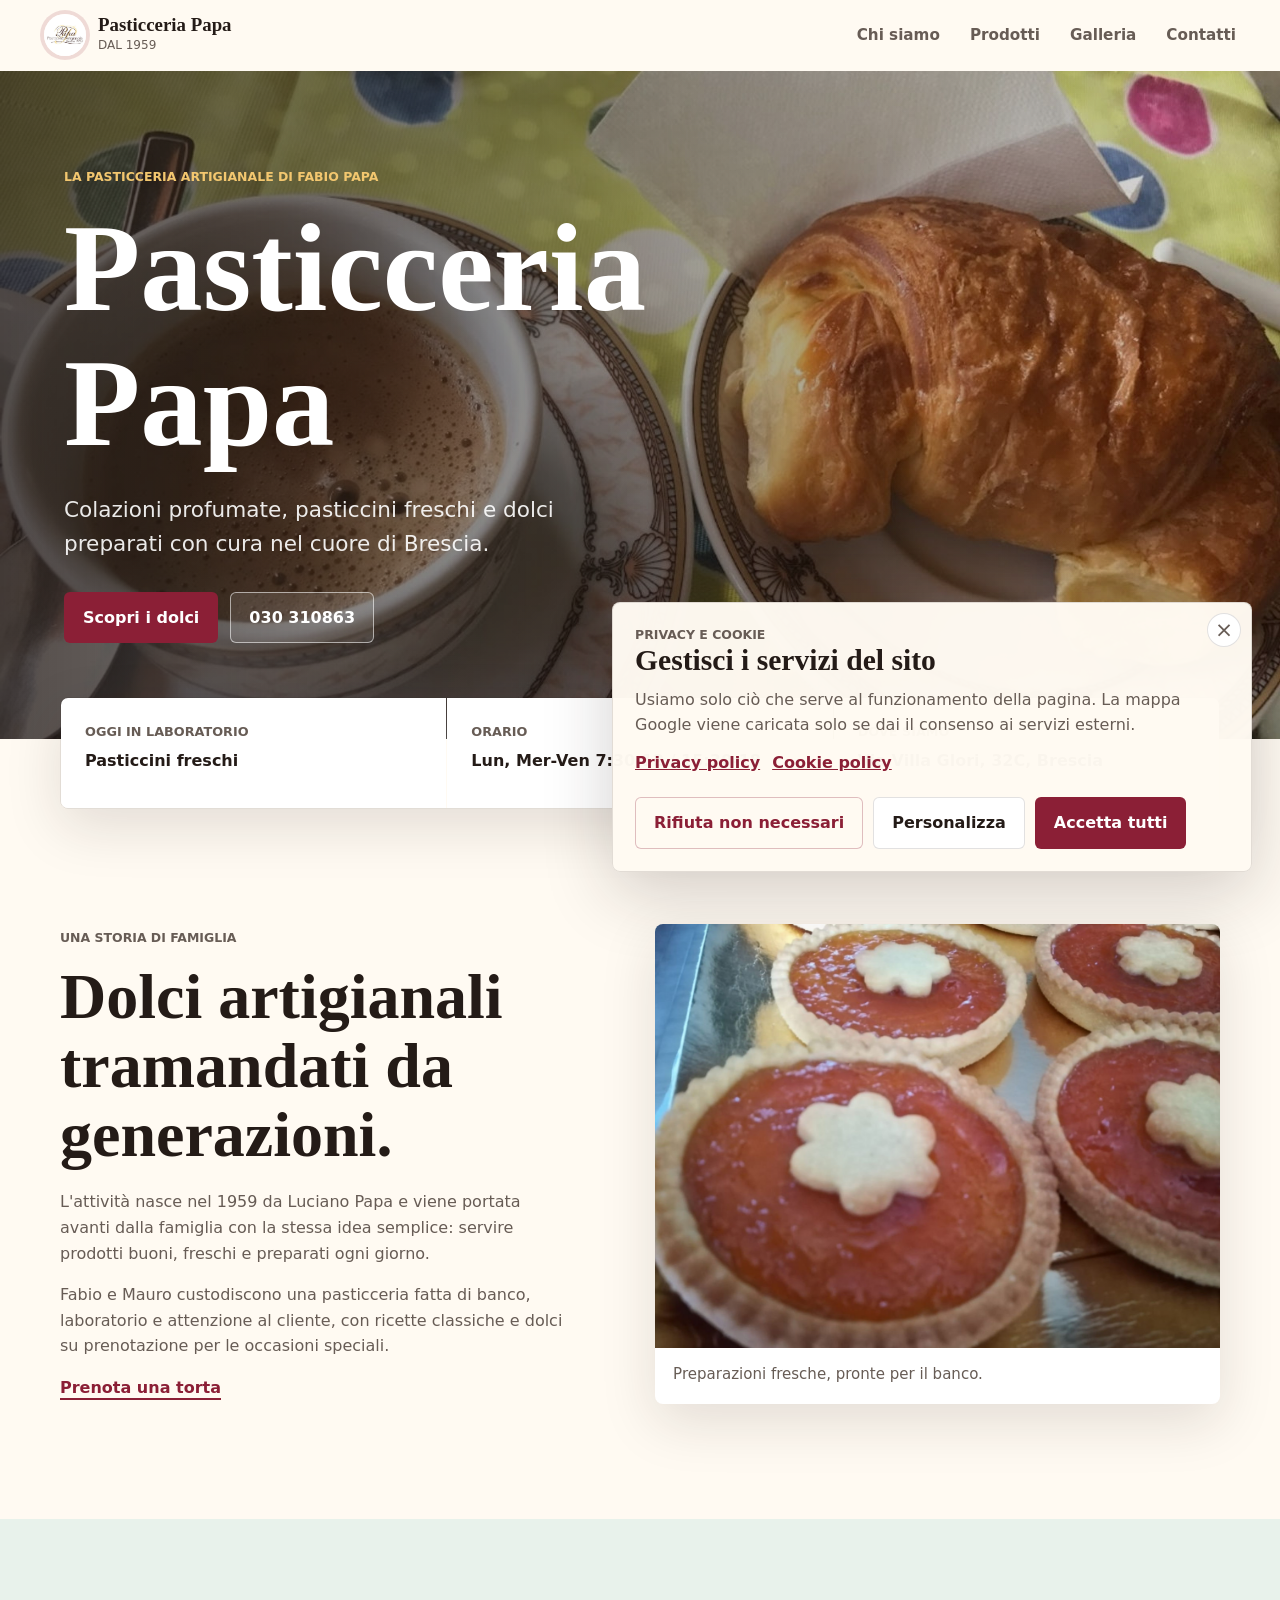
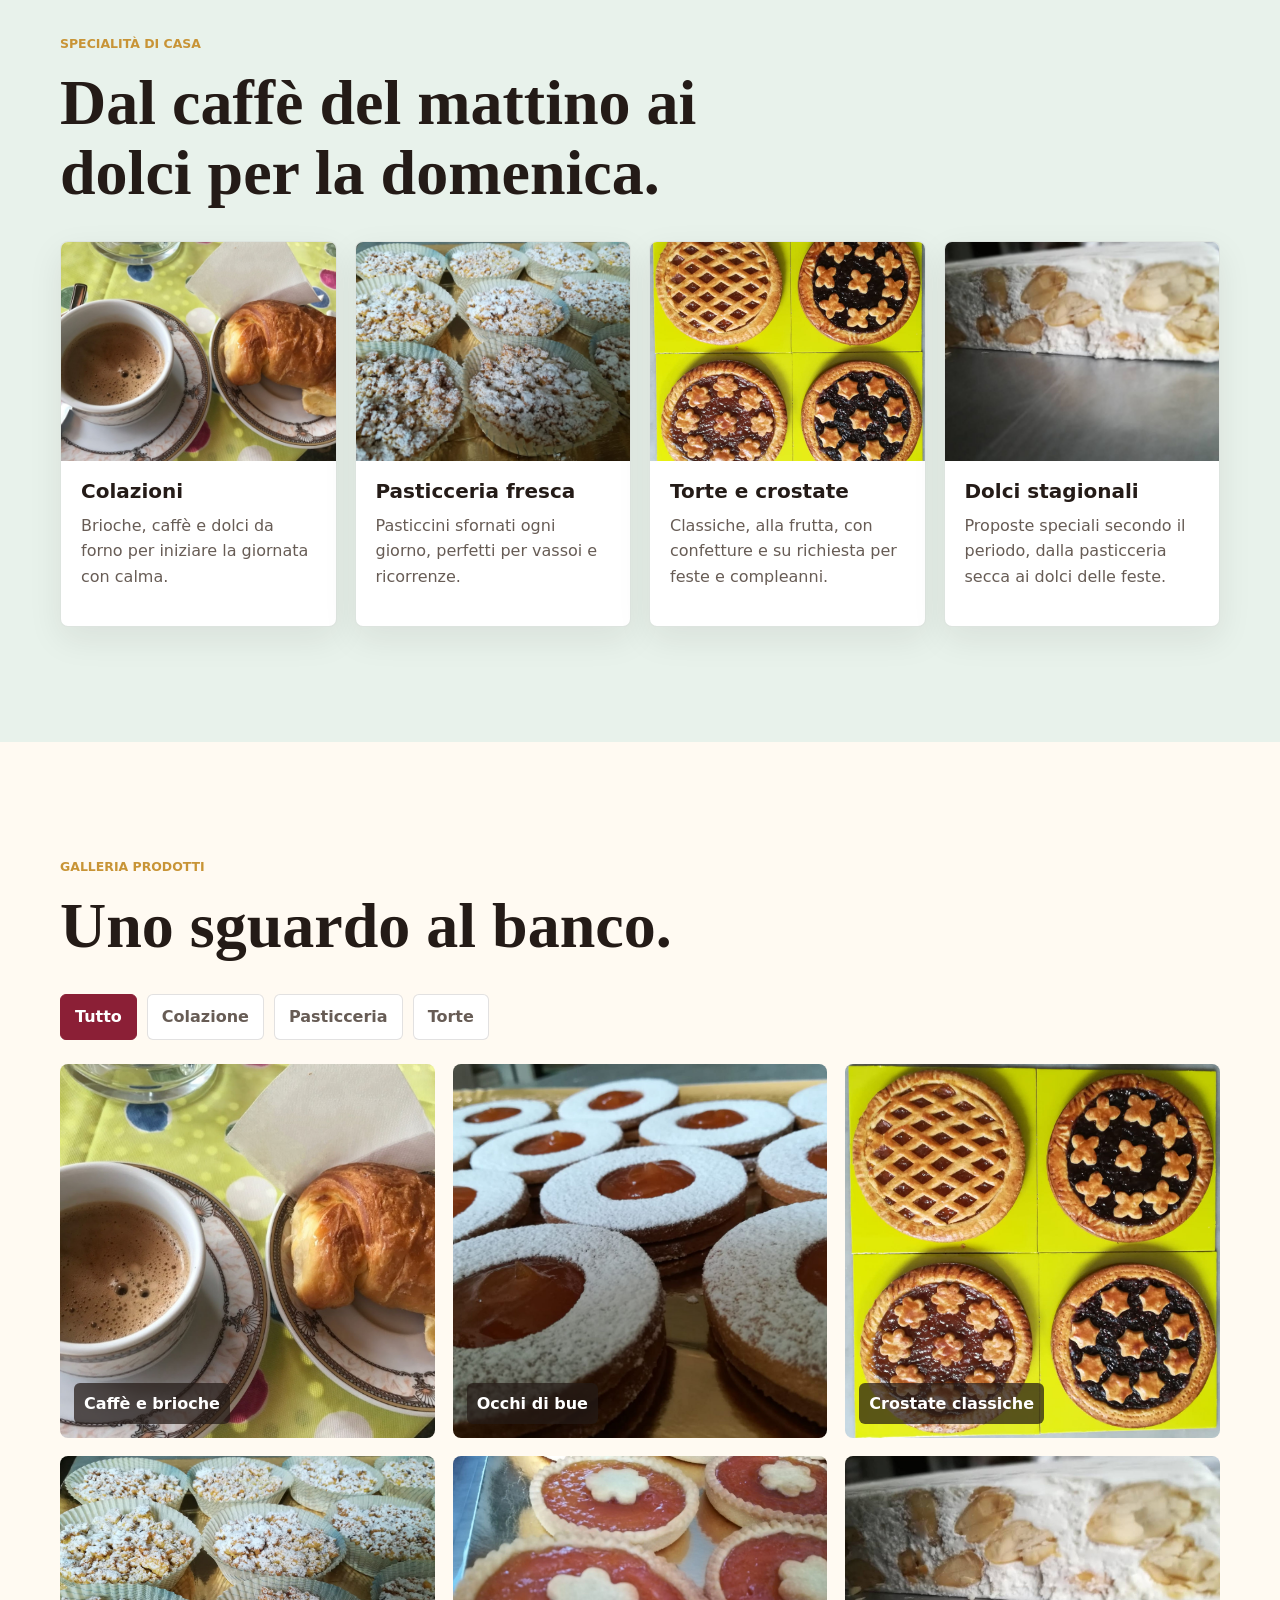
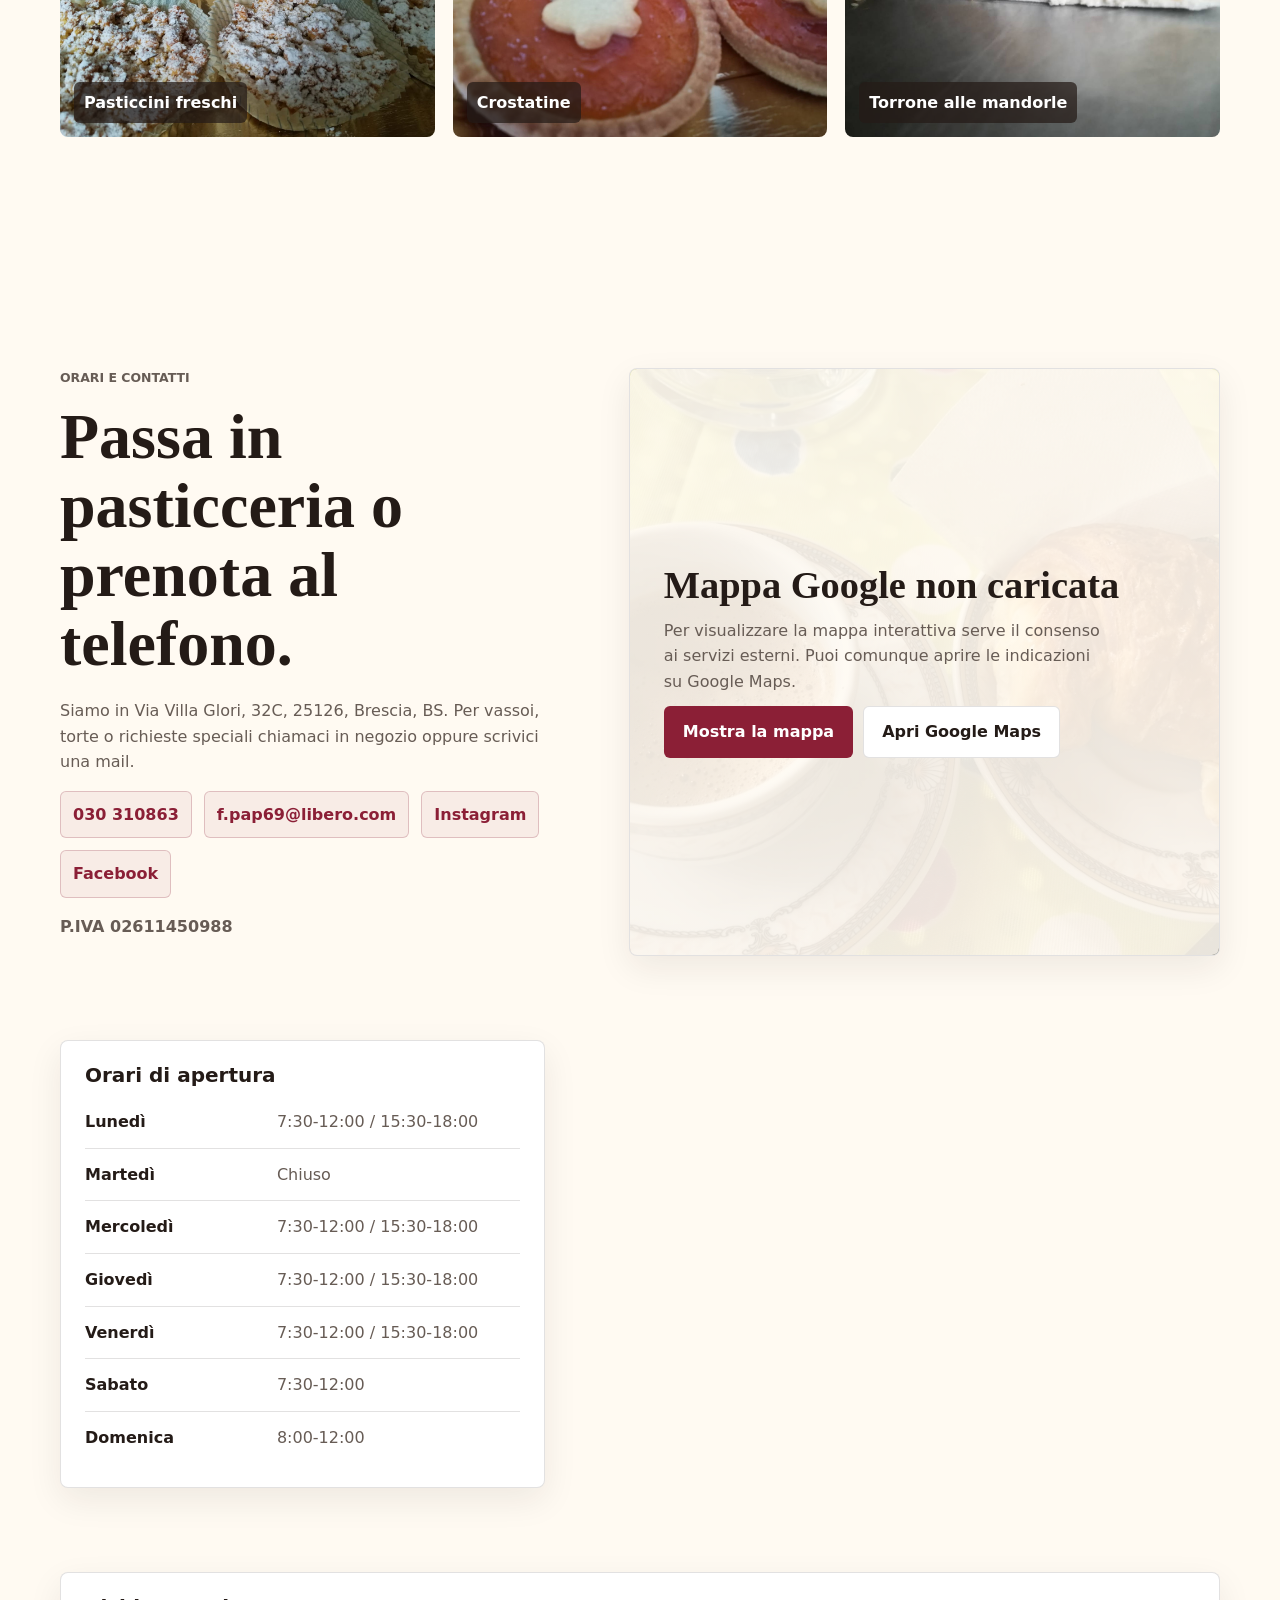
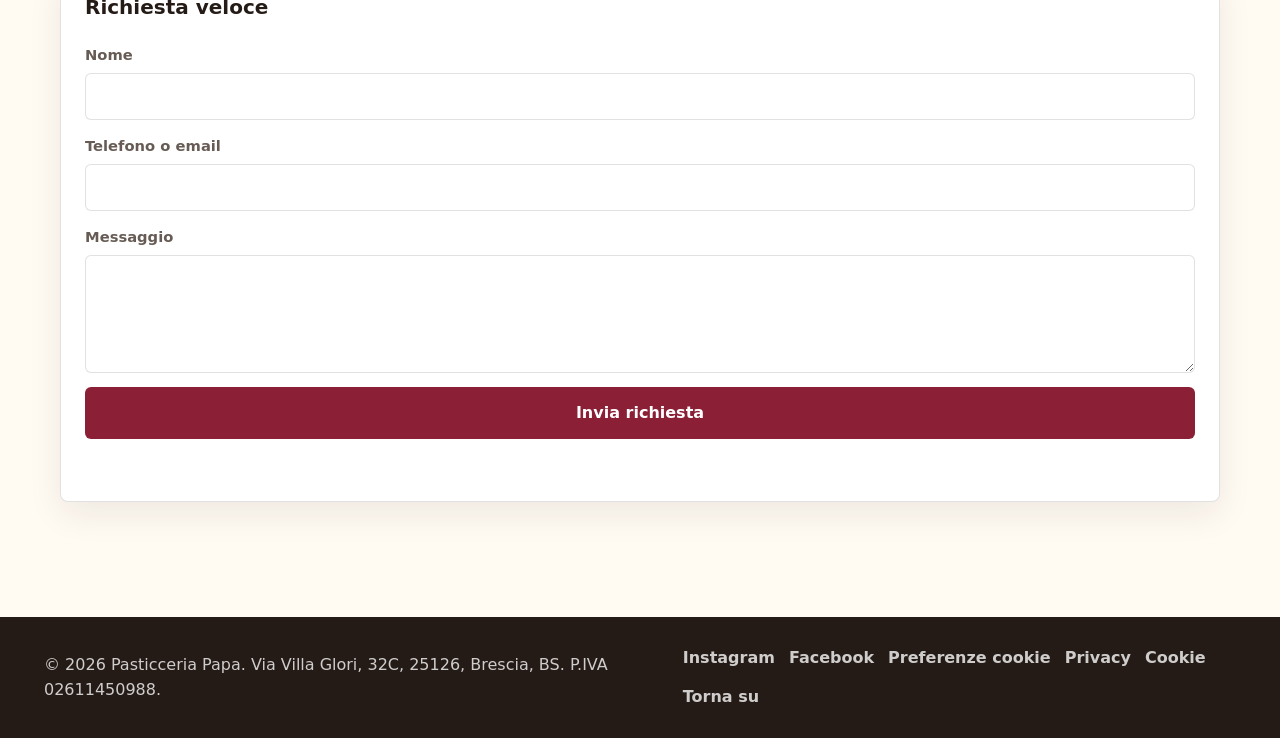
==== commit 7a9bb869: "Update hours VAT and social links" ====
--- a/index.html
+++ b/index.html
@@ -18,7 +18,7 @@
     <meta property="og:image" content="assets/images/colazione.jpg" />
     <link rel="icon" href="assets/icons/favicon.svg" type="image/svg+xml" />
     <link rel="preload" href="assets/images/colazione.jpg" as="image" />
-    <link rel="stylesheet" href="styles.css?v=privacy-20260603" />
+    <link rel="stylesheet" href="styles.css?v=social-hours-20260603" />
     <script type="application/ld+json">
       {
         "@context": "https://schema.org",
@@ -36,24 +36,35 @@
         },
         "telephone": "+39030310863",
         "email": "f.pap69@libero.com",
+        "vatID": "IT02611450988",
+        "sameAs": [
+          "https://www.instagram.com/pasticceria.papa/",
+          "https://www.facebook.com/fabio.papa"
+        ],
         "openingHoursSpecification": [
           {
             "@type": "OpeningHoursSpecification",
-            "dayOfWeek": ["Monday", "Wednesday", "Thursday", "Friday", "Saturday"],
+            "dayOfWeek": ["Monday", "Wednesday", "Thursday", "Friday"],
             "opens": "07:30",
             "closes": "12:00"
           },
           {
             "@type": "OpeningHoursSpecification",
-            "dayOfWeek": ["Monday", "Wednesday", "Thursday", "Friday", "Saturday"],
+            "dayOfWeek": ["Monday", "Wednesday", "Thursday", "Friday"],
             "opens": "15:30",
-            "closes": "19:00"
+            "closes": "18:00"
+          },
+          {
+            "@type": "OpeningHoursSpecification",
+            "dayOfWeek": "Saturday",
+            "opens": "07:30",
+            "closes": "12:00"
           },
           {
             "@type": "OpeningHoursSpecification",
             "dayOfWeek": "Sunday",
             "opens": "08:00",
-            "closes": "12:30"
+            "closes": "12:00"
           }
         ]
       }
@@ -105,7 +116,7 @@
         </div>
         <div class="quick-info-item">
           <span>Orario</span>
-          <strong>Lun-Sab 7:30-12 / 15:30-19</strong>
+          <strong>Lun, Mer-Ven 7:30-12 / 15:30-18</strong>
         </div>
         <div class="quick-info-item">
           <span>Dove siamo</span>
@@ -226,13 +237,21 @@
             <a href="tel:+39030310863">030 310863</a>
             <a href="mailto:f.pap69@libero.com">f.pap69@libero.com</a>
             <a
-              href="https://www.google.com/maps/dir/?api=1&destination=Pasticceria%20Papa%2C%20Via%20Villa%20Glori%2032C%2C%2025126%20Brescia%20BS"
+              href="https://www.instagram.com/pasticceria.papa/"
               target="_blank"
               rel="noreferrer"
             >
-              Raggiungi Pasticceria Papa
+              Instagram
+            </a>
+            <a
+              href="https://www.facebook.com/fabio.papa"
+              target="_blank"
+              rel="noreferrer"
+            >
+              Facebook
             </a>
           </div>
+          <p class="tax-id">P.IVA 02611450988</p>
         </div>
 
         <div class="map-panel reveal" aria-label="Mappa per raggiungere Pasticceria Papa">
@@ -242,7 +261,17 @@
               Per visualizzare la mappa interattiva serve il consenso ai servizi esterni.
               Puoi comunque aprire le indicazioni su Google Maps.
             </p>
-            <button class="button button-primary" type="button" data-enable-maps>Mostra la mappa</button>
+            <div class="map-consent-actions">
+              <button class="button button-primary" type="button" data-enable-maps>Mostra la mappa</button>
+              <a
+                class="button button-outline"
+                href="https://www.google.com/maps/dir/?api=1&destination=Pasticceria%20Papa%2C%20Via%20Villa%20Glori%2032C%2C%2025126%20Brescia%20BS"
+                target="_blank"
+                rel="noreferrer"
+              >
+                Apri Google Maps
+              </a>
+            </div>
           </div>
           <iframe
             title="Mappa di Pasticceria Papa"
@@ -270,19 +299,31 @@
           <dl>
             <div>
               <dt>Lunedì</dt>
-              <dd>7:30-12:00 / 15:30-19:00</dd>
+              <dd>7:30-12:00 / 15:30-18:00</dd>
             </div>
             <div>
               <dt>Martedì</dt>
               <dd>Chiuso</dd>
             </div>
             <div>
-              <dt>Mercoledì - Sabato</dt>
-              <dd>7:30-12:00 / 15:30-19:00</dd>
+              <dt>Mercoledì</dt>
+              <dd>7:30-12:00 / 15:30-18:00</dd>
+            </div>
+            <div>
+              <dt>Giovedì</dt>
+              <dd>7:30-12:00 / 15:30-18:00</dd>
+            </div>
+            <div>
+              <dt>Venerdì</dt>
+              <dd>7:30-12:00 / 15:30-18:00</dd>
+            </div>
+            <div>
+              <dt>Sabato</dt>
+              <dd>7:30-12:00</dd>
             </div>
             <div>
               <dt>Domenica</dt>
-              <dd>8:00-12:30</dd>
+              <dd>8:00-12:00</dd>
             </div>
           </dl>
         </div>
@@ -308,8 +349,13 @@
     </main>
 
     <footer class="site-footer">
-      <p>© <span data-year></span> Pasticceria Papa. Via Villa Glori, 32C, 25126, Brescia, BS.</p>
+      <p>
+        © <span data-year></span> Pasticceria Papa. Via Villa Glori, 32C, 25126, Brescia, BS.
+        P.IVA 02611450988.
+      </p>
       <div class="footer-links">
+        <a href="https://www.instagram.com/pasticceria.papa/" target="_blank" rel="noreferrer">Instagram</a>
+        <a href="https://www.facebook.com/fabio.papa" target="_blank" rel="noreferrer">Facebook</a>
         <button type="button" data-cookie-preferences>Preferenze cookie</button>
         <a href="privacy.html">Privacy</a>
         <a href="cookie.html">Cookie</a>
--- a/styles.css
+++ b/styles.css
@@ -519,6 +519,12 @@
   color: var(--muted);
 }
 
+.map-consent-actions {
+  display: flex;
+  flex-wrap: wrap;
+  gap: 10px;
+}
+
 .map-click-target {
   position: absolute;
   inset: 0;
@@ -577,6 +583,12 @@
   background: rgba(139, 31, 54, 0.06);
   font-weight: 800;
   text-decoration: none;
+}
+
+.tax-id {
+  margin-top: 16px;
+  color: var(--muted);
+  font-weight: 800;
 }
 
 .hours-panel,
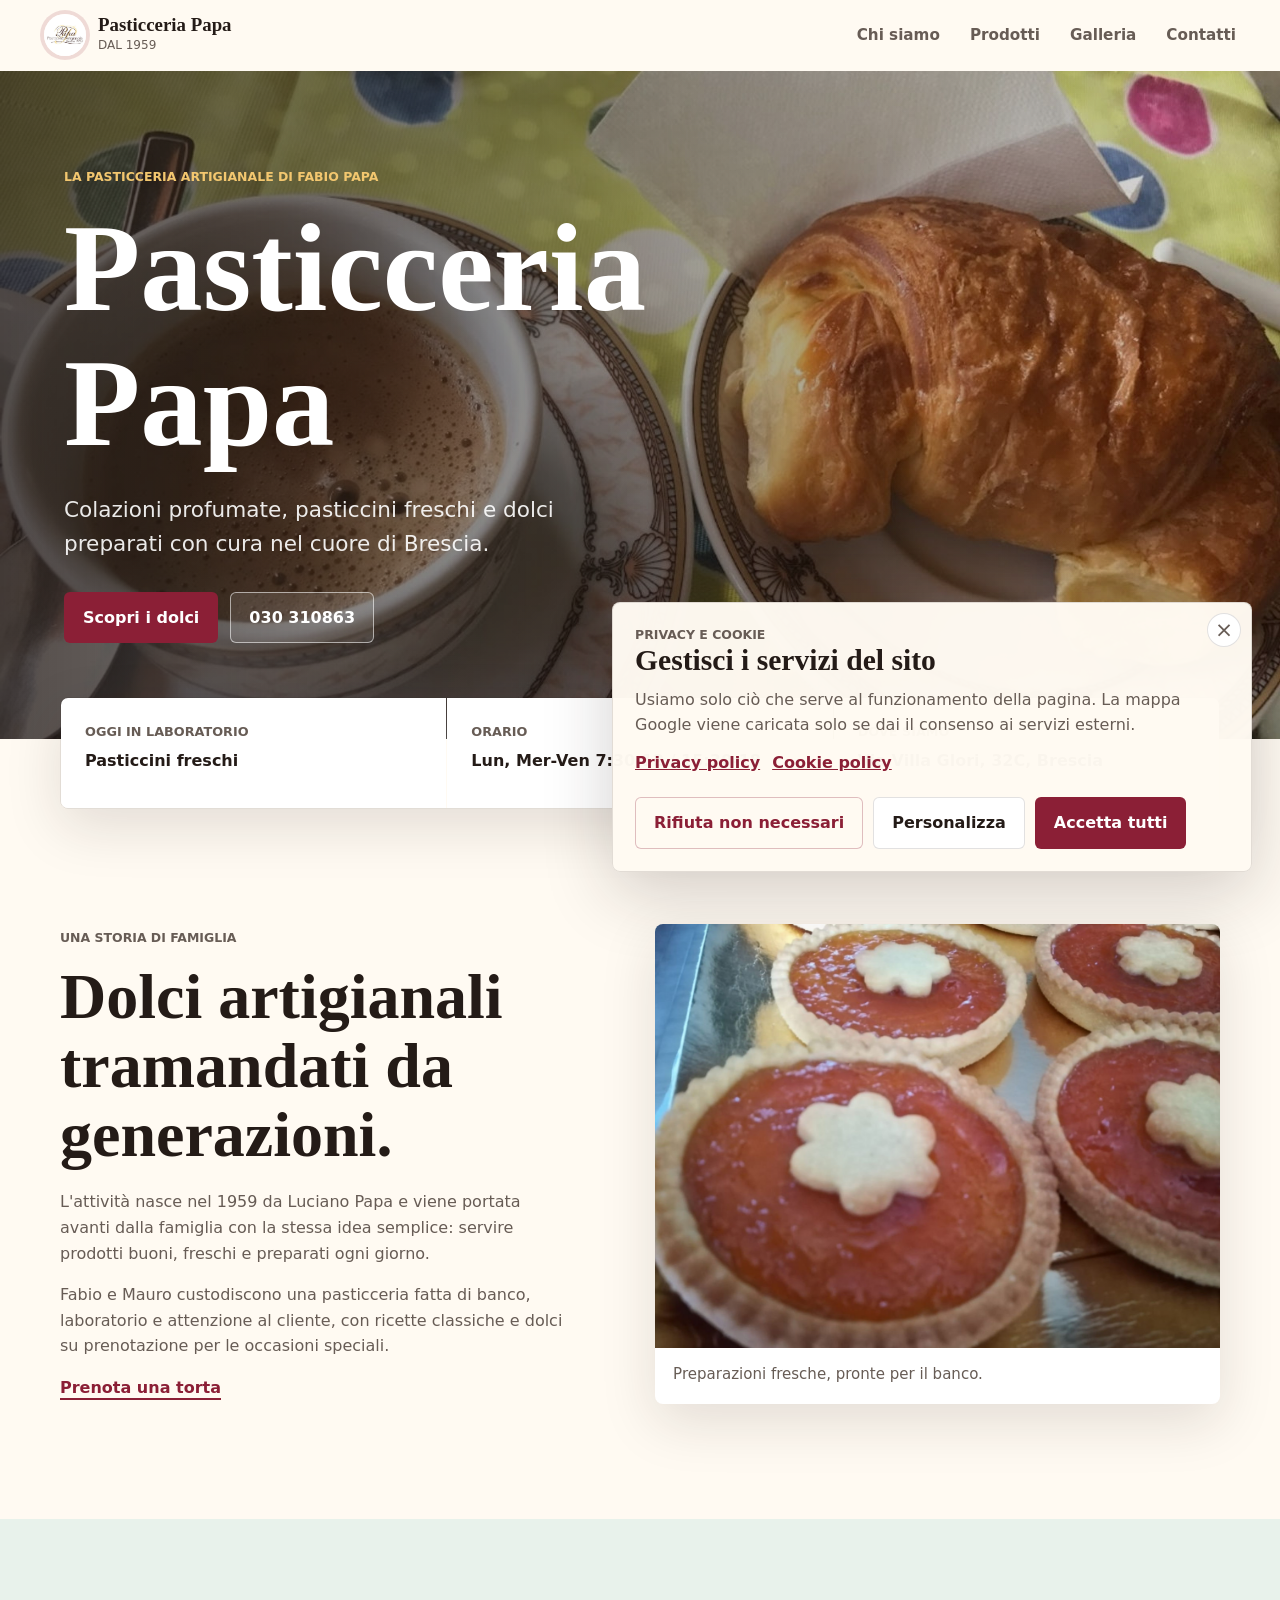
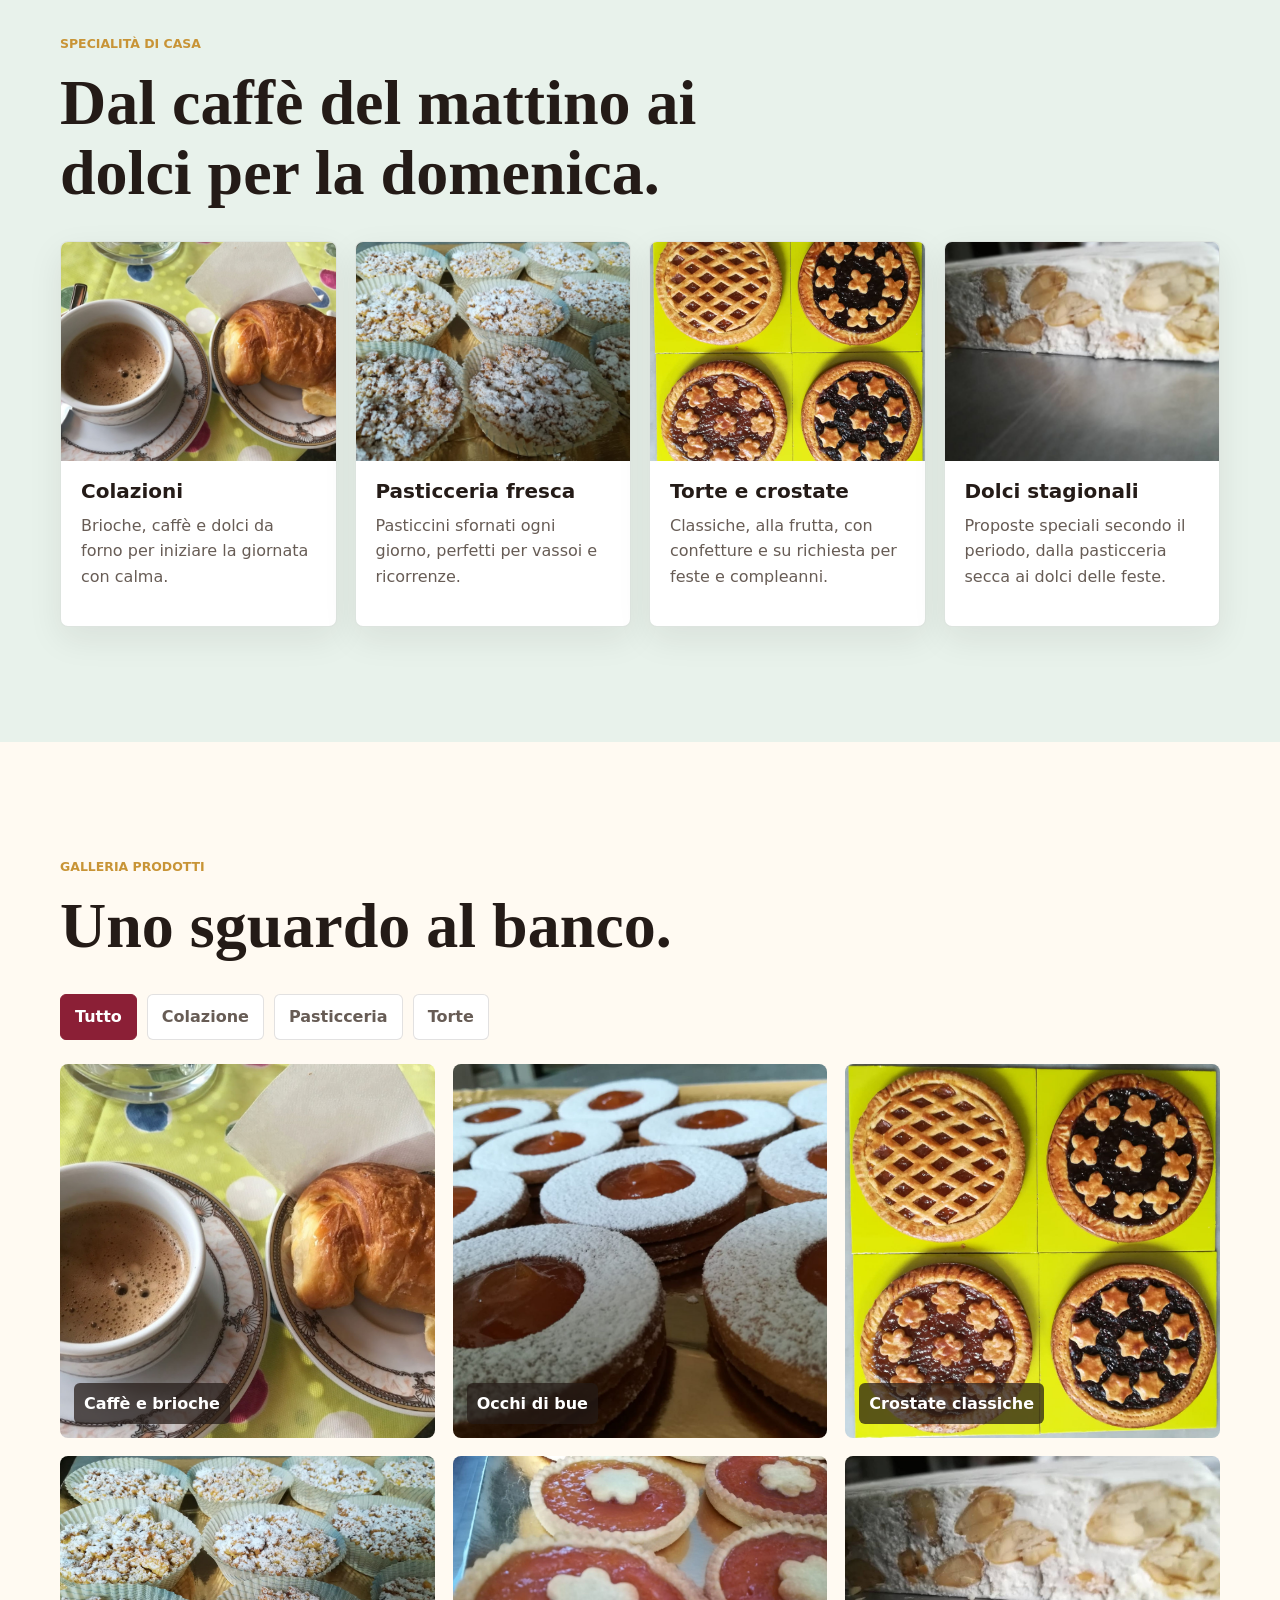
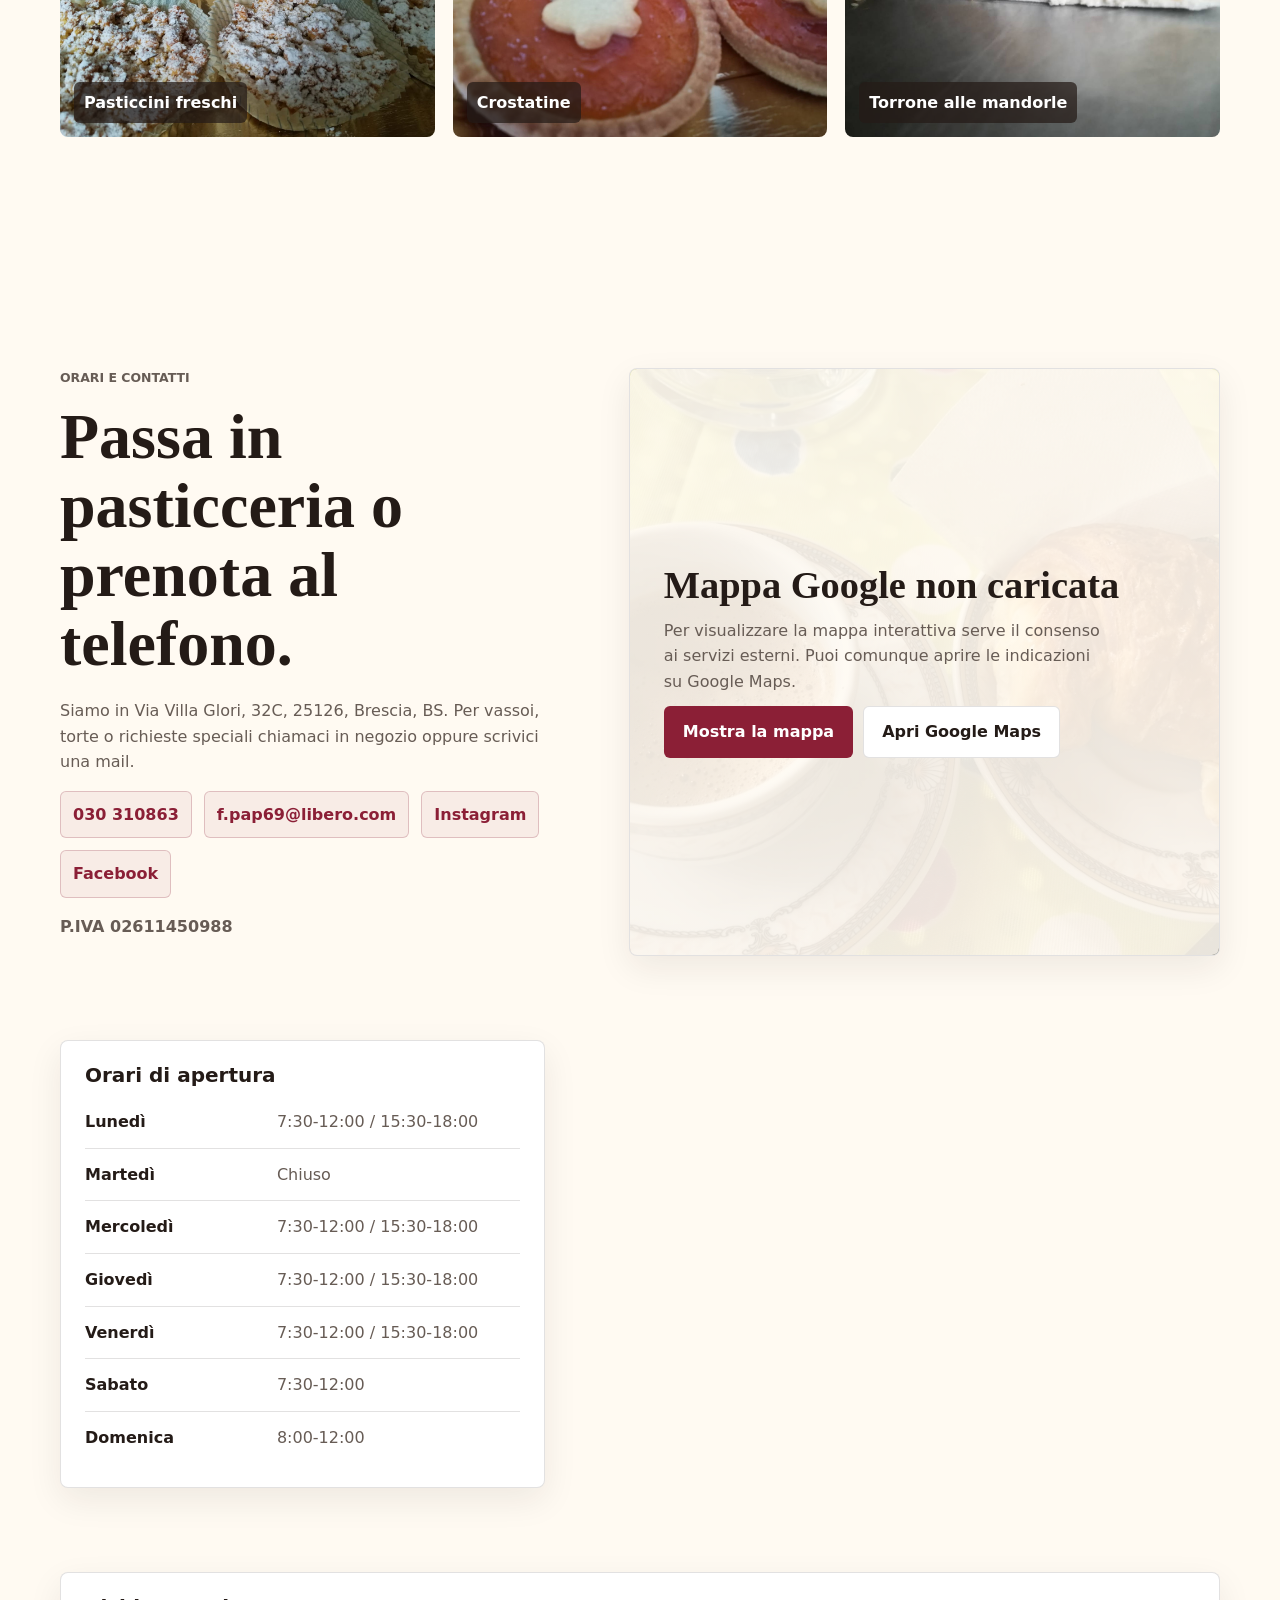
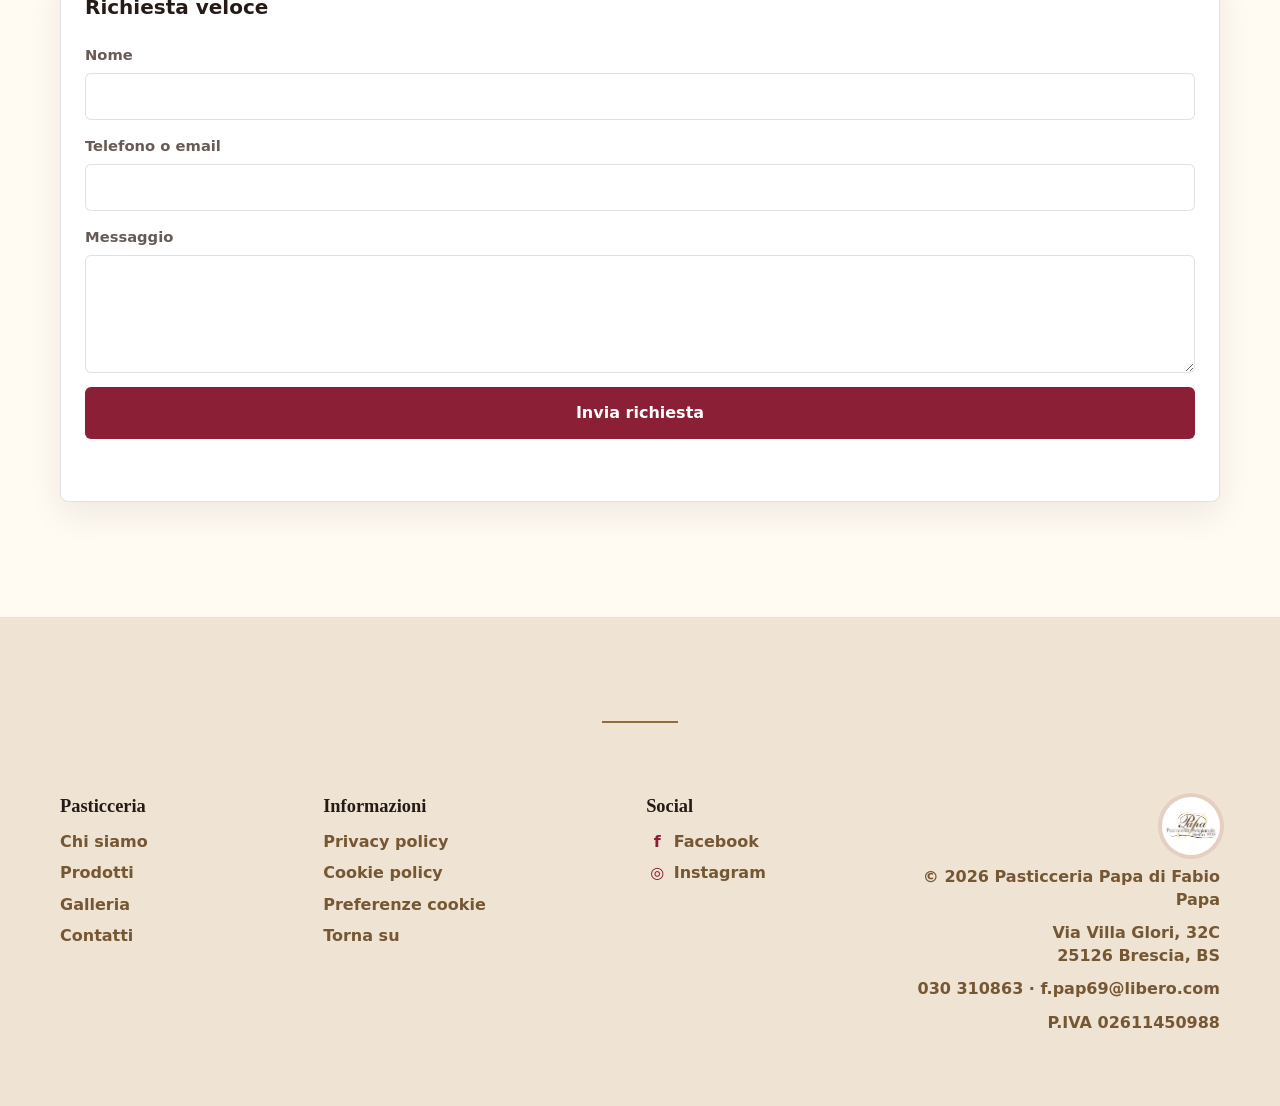
==== commit aca98de6: "Redesign site footer" ====
--- a/index.html
+++ b/index.html
@@ -18,7 +18,7 @@
     <meta property="og:image" content="assets/images/colazione.jpg" />
     <link rel="icon" href="assets/icons/favicon.svg" type="image/svg+xml" />
     <link rel="preload" href="assets/images/colazione.jpg" as="image" />
-    <link rel="stylesheet" href="styles.css?v=social-hours-20260603" />
+    <link rel="stylesheet" href="styles.css?v=footer-20260603" />
     <script type="application/ld+json">
       {
         "@context": "https://schema.org",
@@ -349,17 +349,38 @@
     </main>
 
     <footer class="site-footer">
-      <p>
-        © <span data-year></span> Pasticceria Papa. Via Villa Glori, 32C, 25126, Brescia, BS.
-        P.IVA 02611450988.
-      </p>
-      <div class="footer-links">
-        <a href="https://www.instagram.com/pasticceria.papa/" target="_blank" rel="noreferrer">Instagram</a>
-        <a href="https://www.facebook.com/fabio.papa" target="_blank" rel="noreferrer">Facebook</a>
-        <button type="button" data-cookie-preferences>Preferenze cookie</button>
-        <a href="privacy.html">Privacy</a>
-        <a href="cookie.html">Cookie</a>
-        <a href="#home">Torna su</a>
+      <span class="footer-rule" aria-hidden="true"></span>
+      <div class="footer-grid">
+        <nav class="footer-column" aria-label="Navigazione footer">
+          <h2>Pasticceria</h2>
+          <a href="#chi-siamo">Chi siamo</a>
+          <a href="#prodotti">Prodotti</a>
+          <a href="#galleria">Galleria</a>
+          <a href="#contatti">Contatti</a>
+        </nav>
+        <nav class="footer-column" aria-label="Informazioni legali">
+          <h2>Informazioni</h2>
+          <a href="privacy.html">Privacy policy</a>
+          <a href="cookie.html">Cookie policy</a>
+          <button type="button" data-cookie-preferences>Preferenze cookie</button>
+          <a href="#home">Torna su</a>
+        </nav>
+        <nav class="footer-column" aria-label="Social">
+          <h2>Social</h2>
+          <a href="https://www.facebook.com/fabio.papa" target="_blank" rel="noreferrer">
+            <span aria-hidden="true">f</span> Facebook
+          </a>
+          <a href="https://www.instagram.com/pasticceria.papa/" target="_blank" rel="noreferrer">
+            <span aria-hidden="true">◎</span> Instagram
+          </a>
+        </nav>
+        <div class="footer-business">
+          <img src="assets/icons/favicon.svg" alt="" aria-hidden="true" />
+          <p>© <span data-year></span> Pasticceria Papa di Fabio Papa</p>
+          <address>Via Villa Glori, 32C<br />25126 Brescia, BS</address>
+          <p><a href="tel:+39030310863">030 310863</a> · <a href="mailto:f.pap69@libero.com">f.pap69@libero.com</a></p>
+          <p>P.IVA 02611450988</p>
+        </div>
       </div>
     </footer>
 
--- a/styles.css
+++ b/styles.css
@@ -665,36 +665,86 @@
 }
 
 .site-footer {
-  display: flex;
-  align-items: center;
-  justify-content: space-between;
-  gap: 20px;
-  padding: 28px clamp(18px, 4vw, 44px);
-  color: rgba(255, 255, 255, 0.78);
-  background: var(--ink);
+  padding: clamp(64px, 9vw, 104px) clamp(18px, 4vw, 44px) clamp(42px, 6vw, 72px);
+  color: #765733;
+  background: #efe3d3;
 }
 
 .site-footer p {
   margin: 0;
 }
 
-.site-footer a {
-  font-weight: 800;
+.site-footer a,
+.site-footer button {
+  color: inherit;
+  font-weight: 700;
   text-decoration: none;
 }
 
-.footer-links {
-  display: flex;
-  flex-wrap: wrap;
-  gap: 14px;
-}
-
-.footer-links button {
+.footer-rule {
+  display: block;
+  width: 76px;
+  height: 2px;
+  margin: 0 auto clamp(48px, 7vw, 74px);
+  background: #926c3d;
+}
+
+.footer-grid {
+  width: min(var(--max), 100%);
+  display: grid;
+  grid-template-columns: 0.8fr 1.05fr 0.75fr 1.35fr;
+  gap: clamp(28px, 6vw, 72px);
+  margin: 0 auto;
+}
+
+.footer-column,
+.footer-business {
+  display: grid;
+  align-content: start;
+  gap: 10px;
+}
+
+.footer-column h2 {
+  margin-bottom: 4px;
+  color: var(--ink);
+  font-family: Georgia, "Times New Roman", serif;
+  font-size: 1.15rem;
+}
+
+.footer-column a,
+.footer-column button {
+  width: fit-content;
   padding: 0;
-  color: inherit;
   border: 0;
   background: transparent;
-  font-weight: 800;
+  line-height: 1.35;
+}
+
+.footer-column span {
+  display: inline-grid;
+  width: 22px;
+  place-items: center;
+  color: var(--berry);
+  font-weight: 900;
+}
+
+.footer-business {
+  justify-items: end;
+  text-align: right;
+  line-height: 1.45;
+  font-weight: 700;
+}
+
+.footer-business img {
+  width: 58px;
+  height: 58px;
+  object-fit: cover;
+  border-radius: 50%;
+  box-shadow: 0 0 0 4px rgba(139, 31, 54, 0.1);
+}
+
+.footer-business address {
+  font-style: normal;
 }
 
 .cookie-banner {
@@ -872,6 +922,15 @@
   .product-grid,
   .gallery-grid {
     grid-template-columns: repeat(2, minmax(0, 1fr));
+  }
+
+  .footer-grid {
+    grid-template-columns: repeat(2, minmax(0, 1fr));
+  }
+
+  .footer-business {
+    justify-items: start;
+    text-align: left;
   }
 
   .story-section,
@@ -982,8 +1041,16 @@
   }
 
   .site-footer {
-    align-items: flex-start;
-    flex-direction: column;
+    padding-top: 58px;
+  }
+
+  .footer-rule {
+    margin-bottom: 40px;
+  }
+
+  .footer-grid {
+    grid-template-columns: 1fr;
+    gap: 28px;
   }
 
   .cookie-banner {
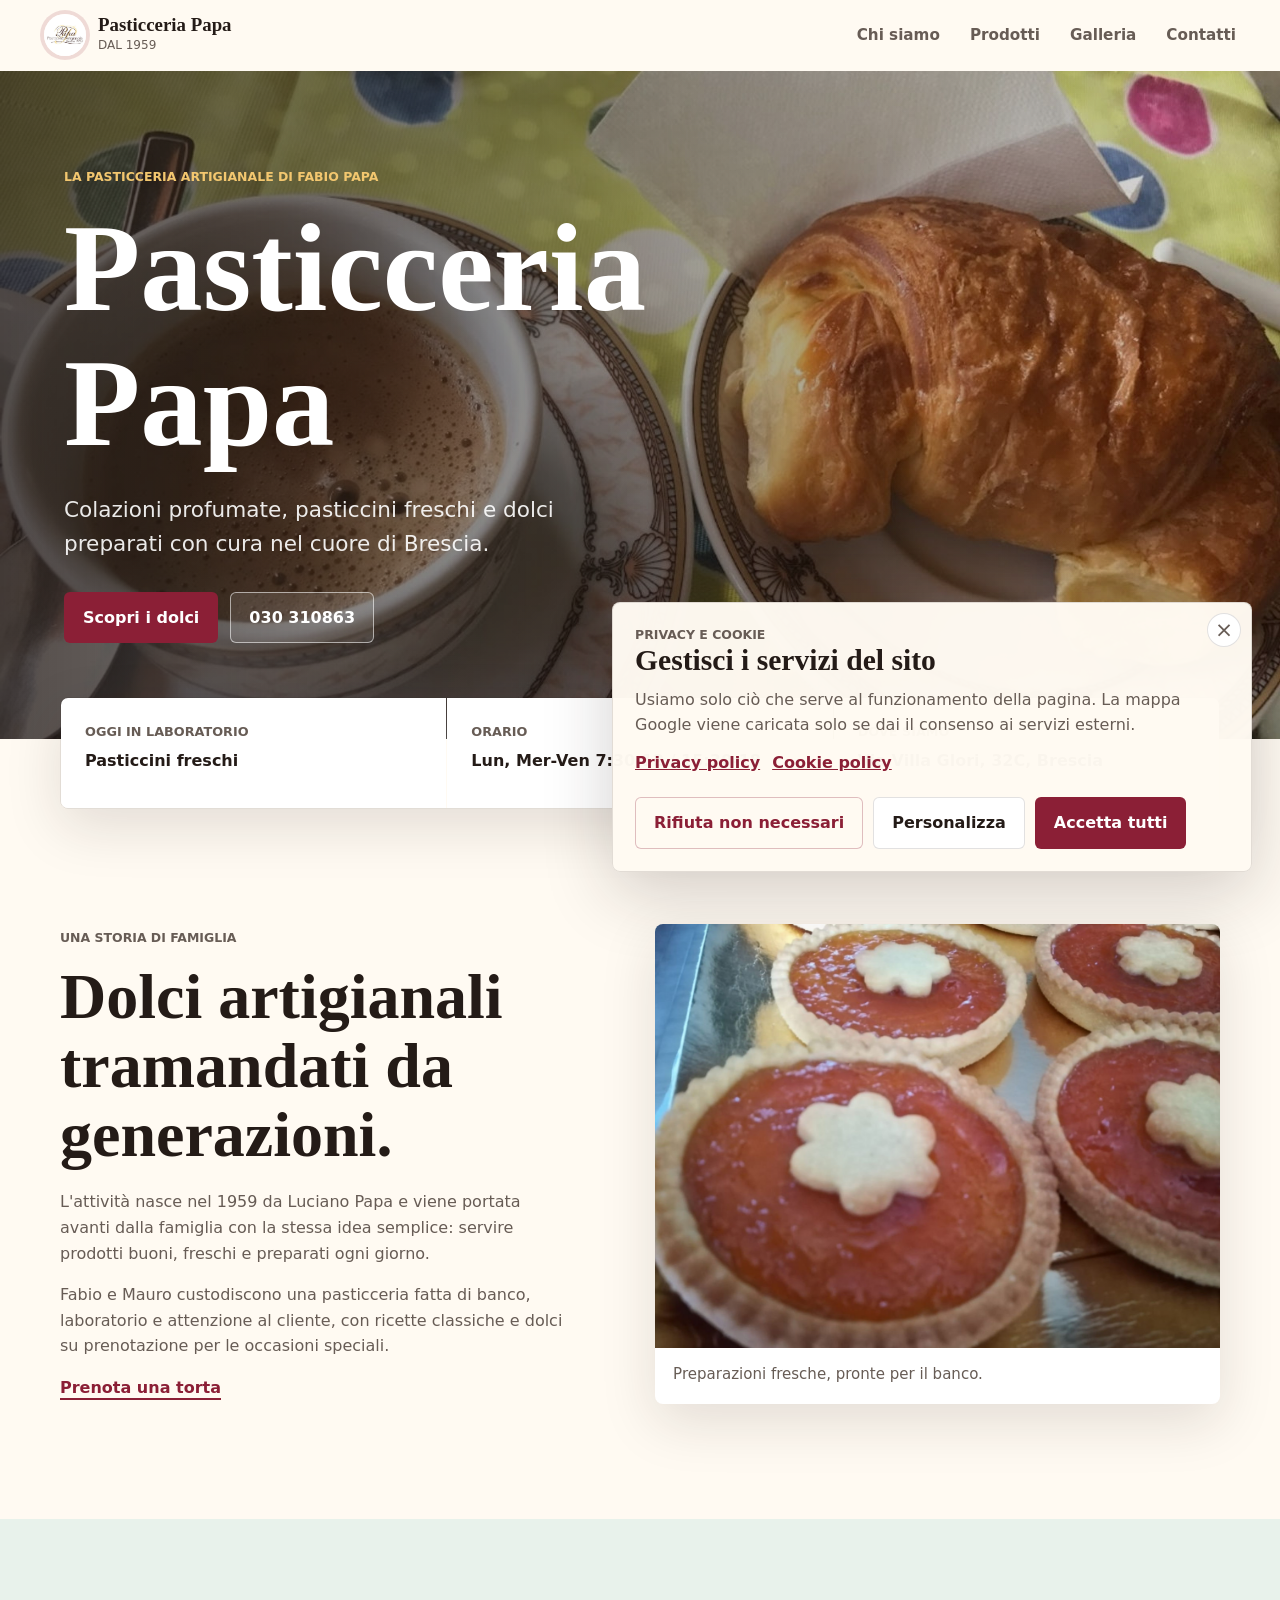
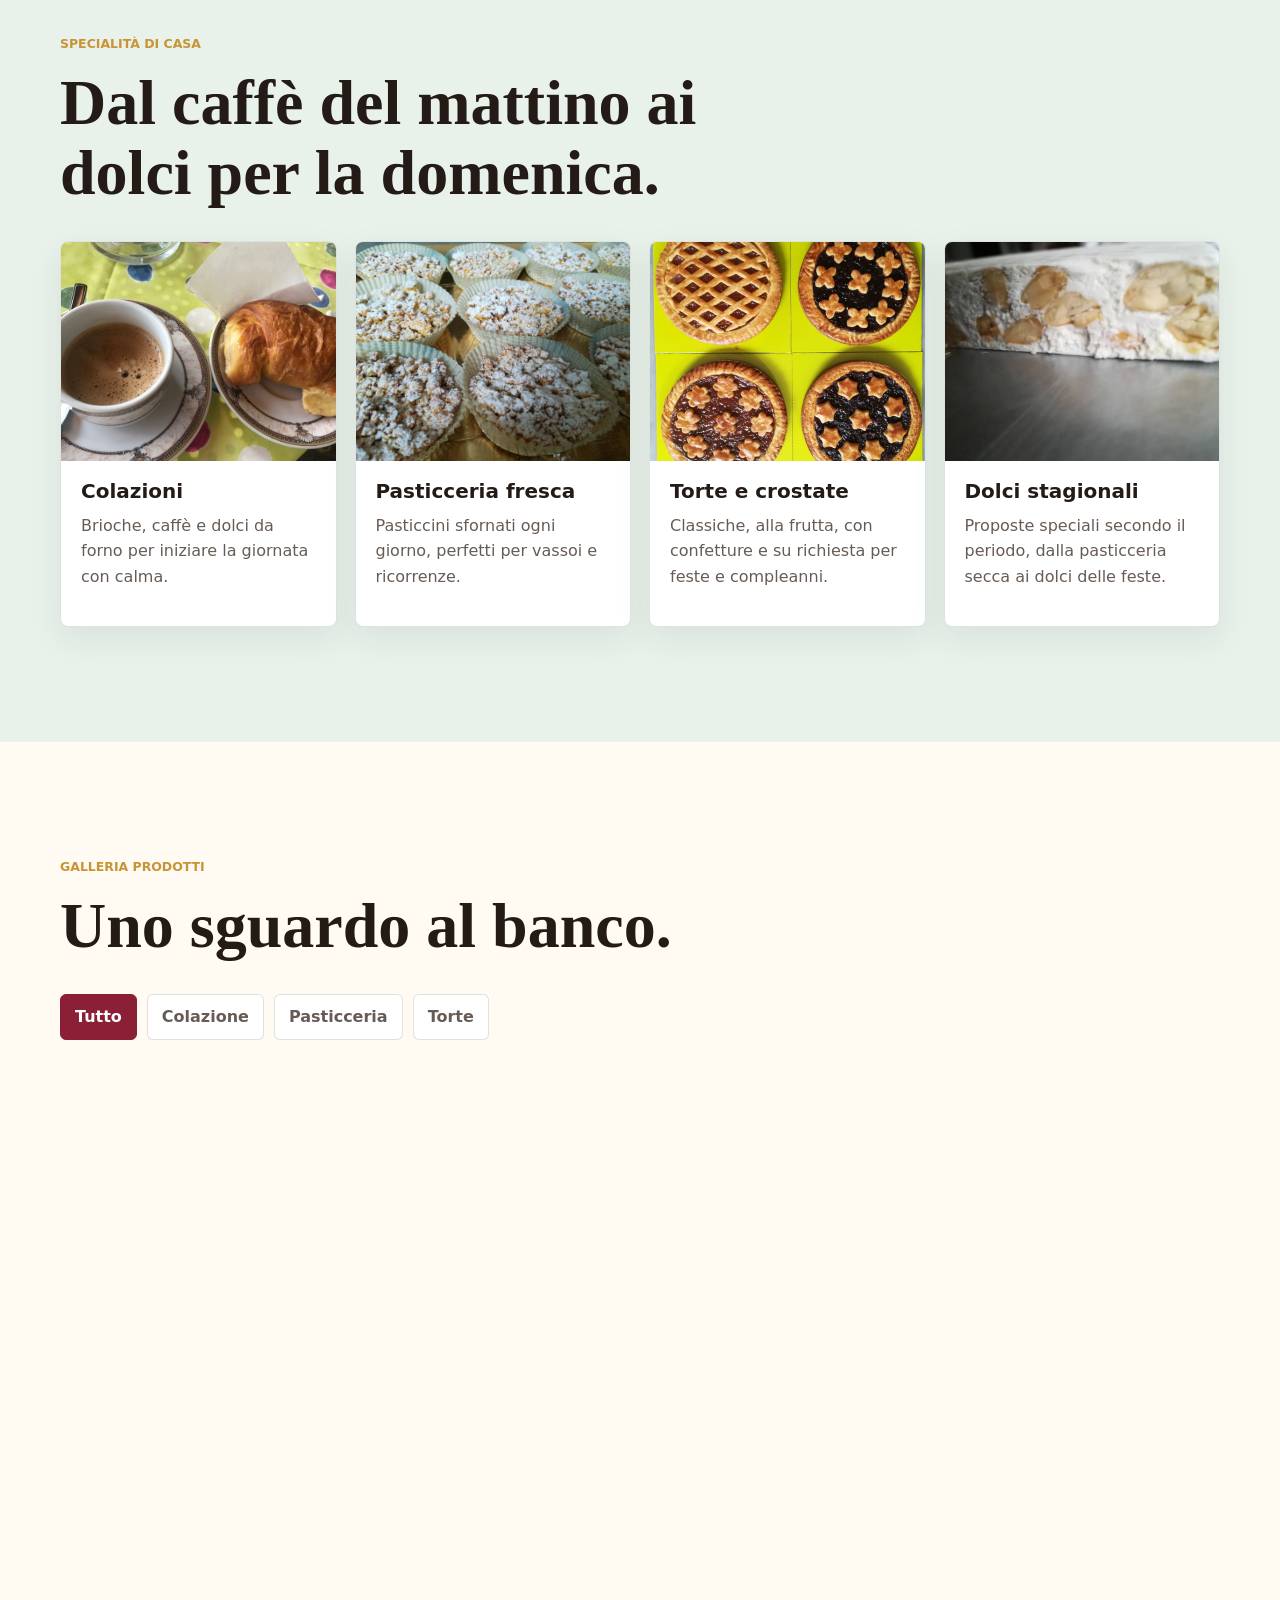
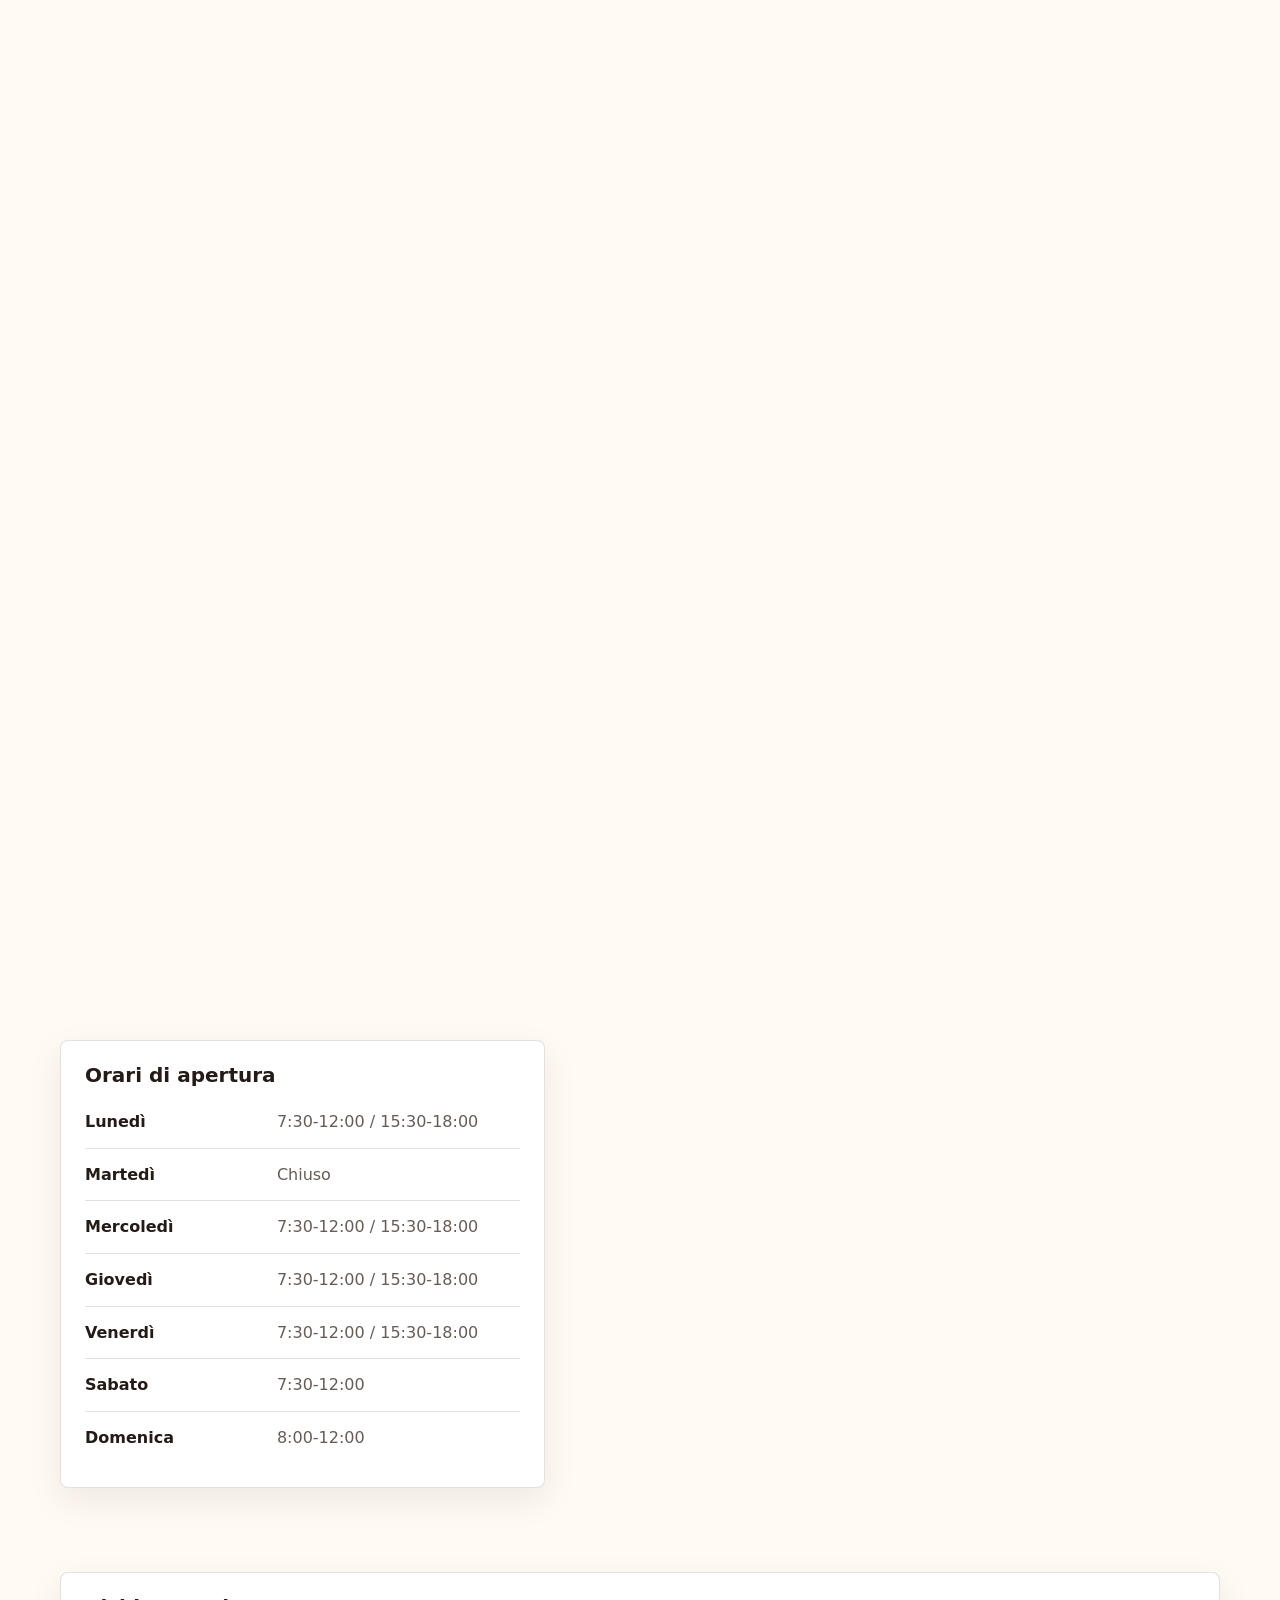
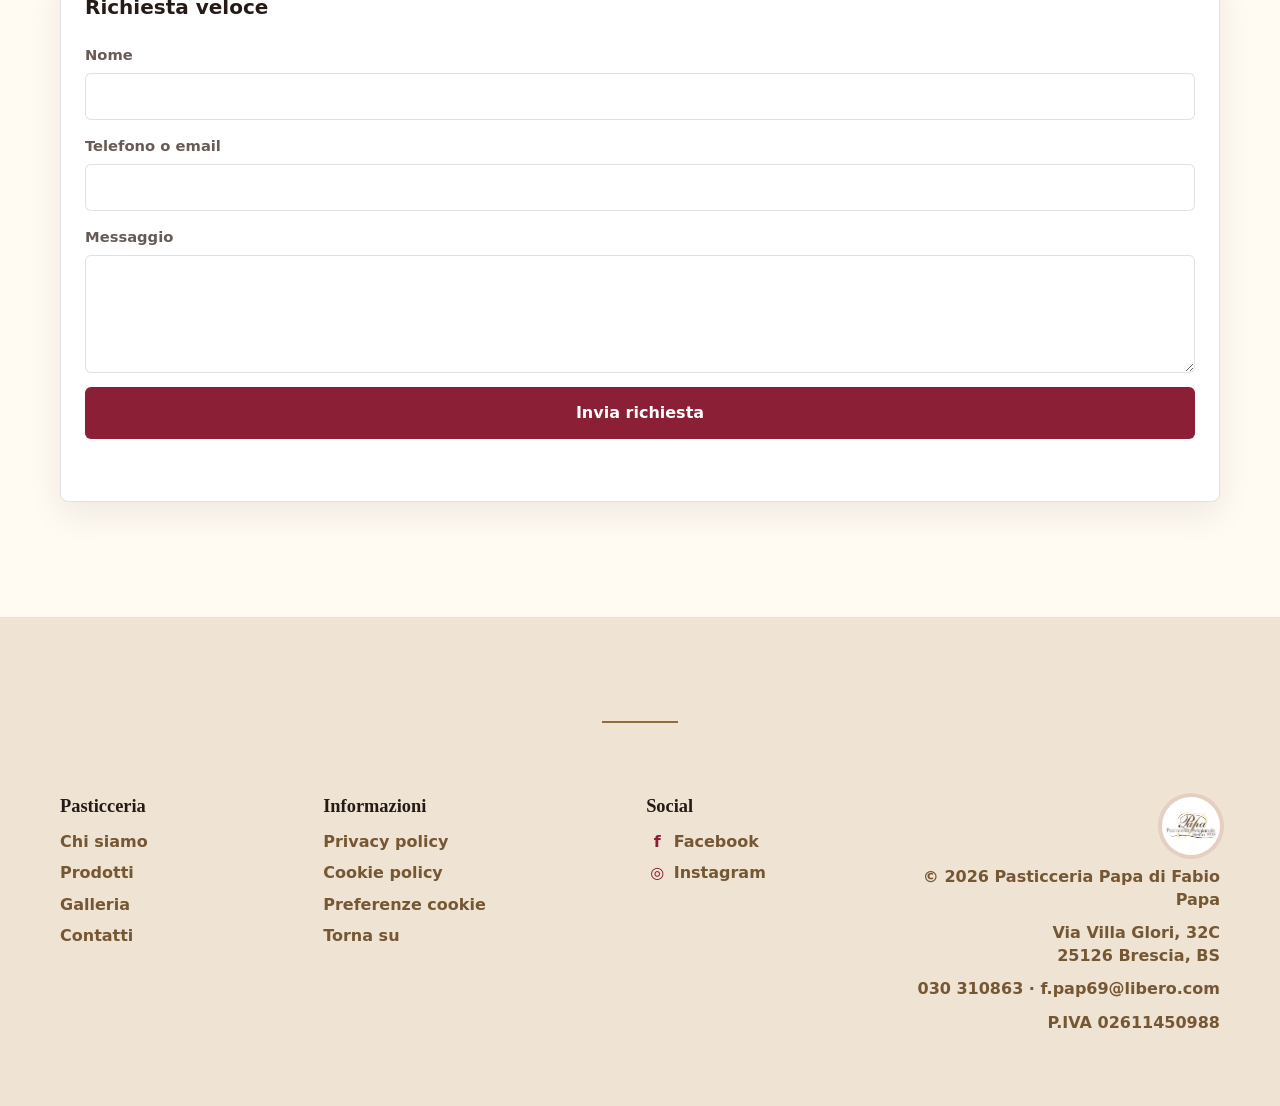
==== commit 0f543e78: "Add smooth scrolling navigation state" ====
--- a/index.html
+++ b/index.html
@@ -18,7 +18,7 @@
     <meta property="og:image" content="assets/images/colazione.jpg" />
     <link rel="icon" href="assets/icons/favicon.svg" type="image/svg+xml" />
     <link rel="preload" href="assets/images/colazione.jpg" as="image" />
-    <link rel="stylesheet" href="styles.css?v=footer-20260603" />
+    <link rel="stylesheet" href="styles.css?v=nav-20260603" />
     <script type="application/ld+json">
       {
         "@context": "https://schema.org",
@@ -447,6 +447,6 @@
       </div>
     </div>
 
-    <script src="scripts/main.js"></script>
+    <script src="scripts/main.js?v=nav-20260603"></script>
   </body>
 </html>
--- a/styles.css
+++ b/styles.css
@@ -24,6 +24,10 @@
   scroll-behavior: smooth;
 }
 
+main [id] {
+  scroll-margin-top: 96px;
+}
+
 body {
   margin: 0;
   background: var(--paper);
@@ -115,12 +119,26 @@
 }
 
 .site-nav a {
+  position: relative;
   text-decoration: none;
+  transition: color 180ms ease;
 }
 
 .site-nav a:hover,
-.site-nav a:focus-visible {
+.site-nav a:focus-visible,
+.site-nav a.active {
   color: var(--berry);
+}
+
+.site-nav a.active::after {
+  position: absolute;
+  right: 0;
+  bottom: -8px;
+  left: 0;
+  height: 2px;
+  content: "";
+  background: var(--berry);
+  border-radius: 999px;
 }
 
 .menu-toggle {
@@ -980,8 +998,18 @@
   }
 
   .site-nav a {
+    position: relative;
     padding: 15px 18px;
     border-bottom: 1px solid var(--line);
+  }
+
+  .site-nav a.active::after {
+    top: 12px;
+    right: auto;
+    bottom: 12px;
+    left: 0;
+    width: 3px;
+    height: auto;
   }
 
   .site-nav a:last-child {
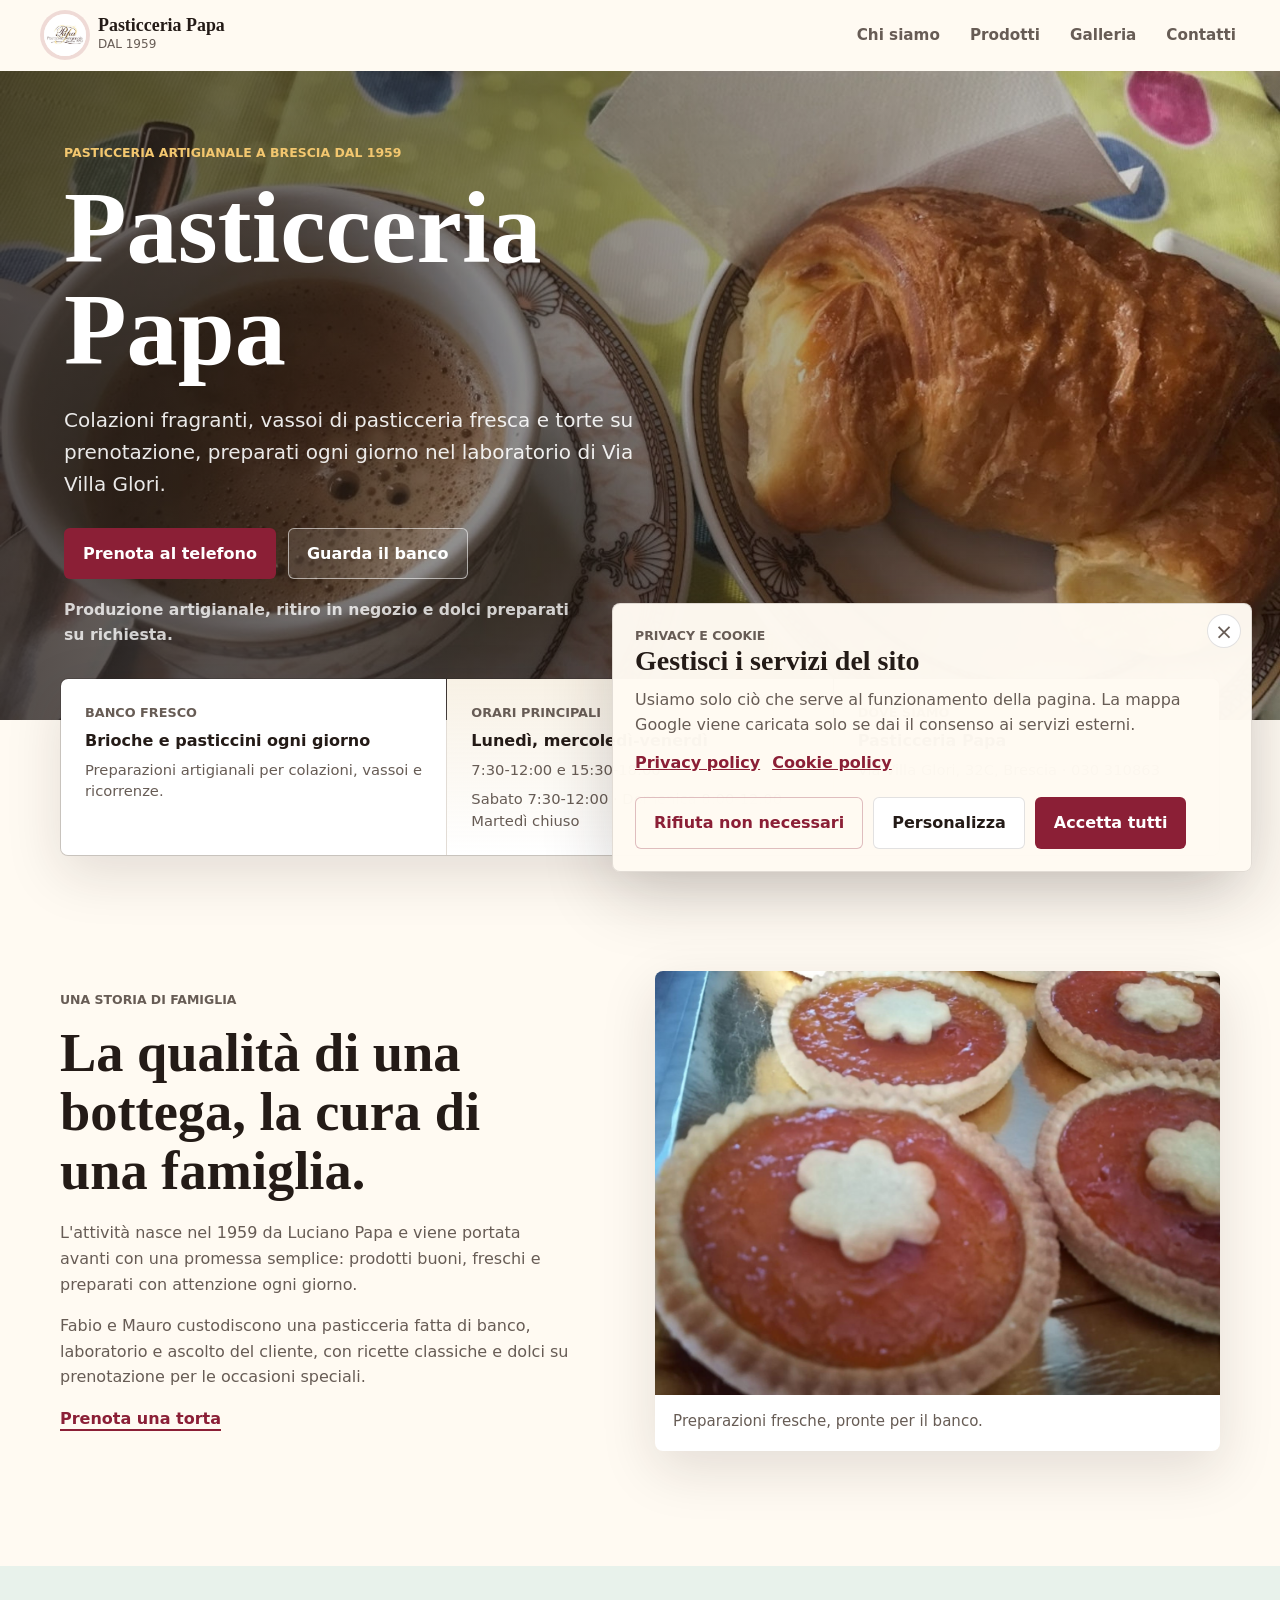
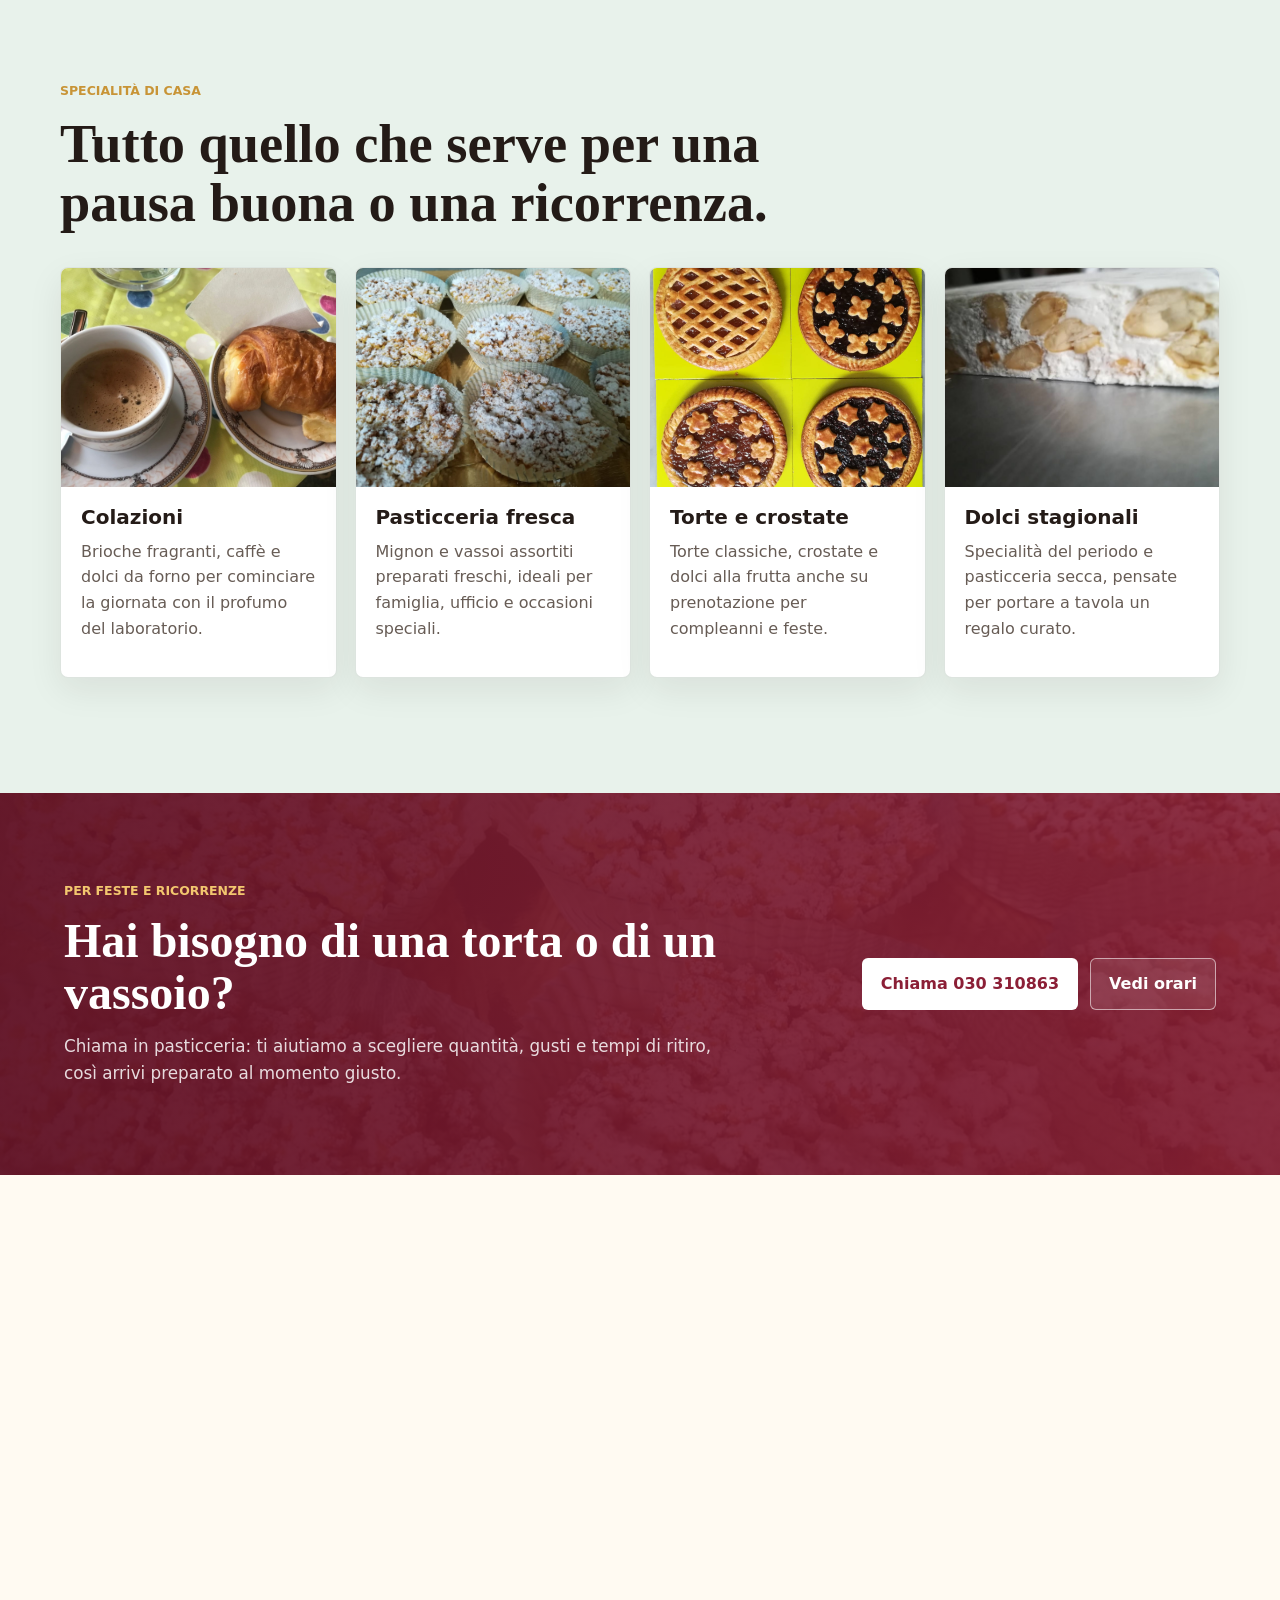
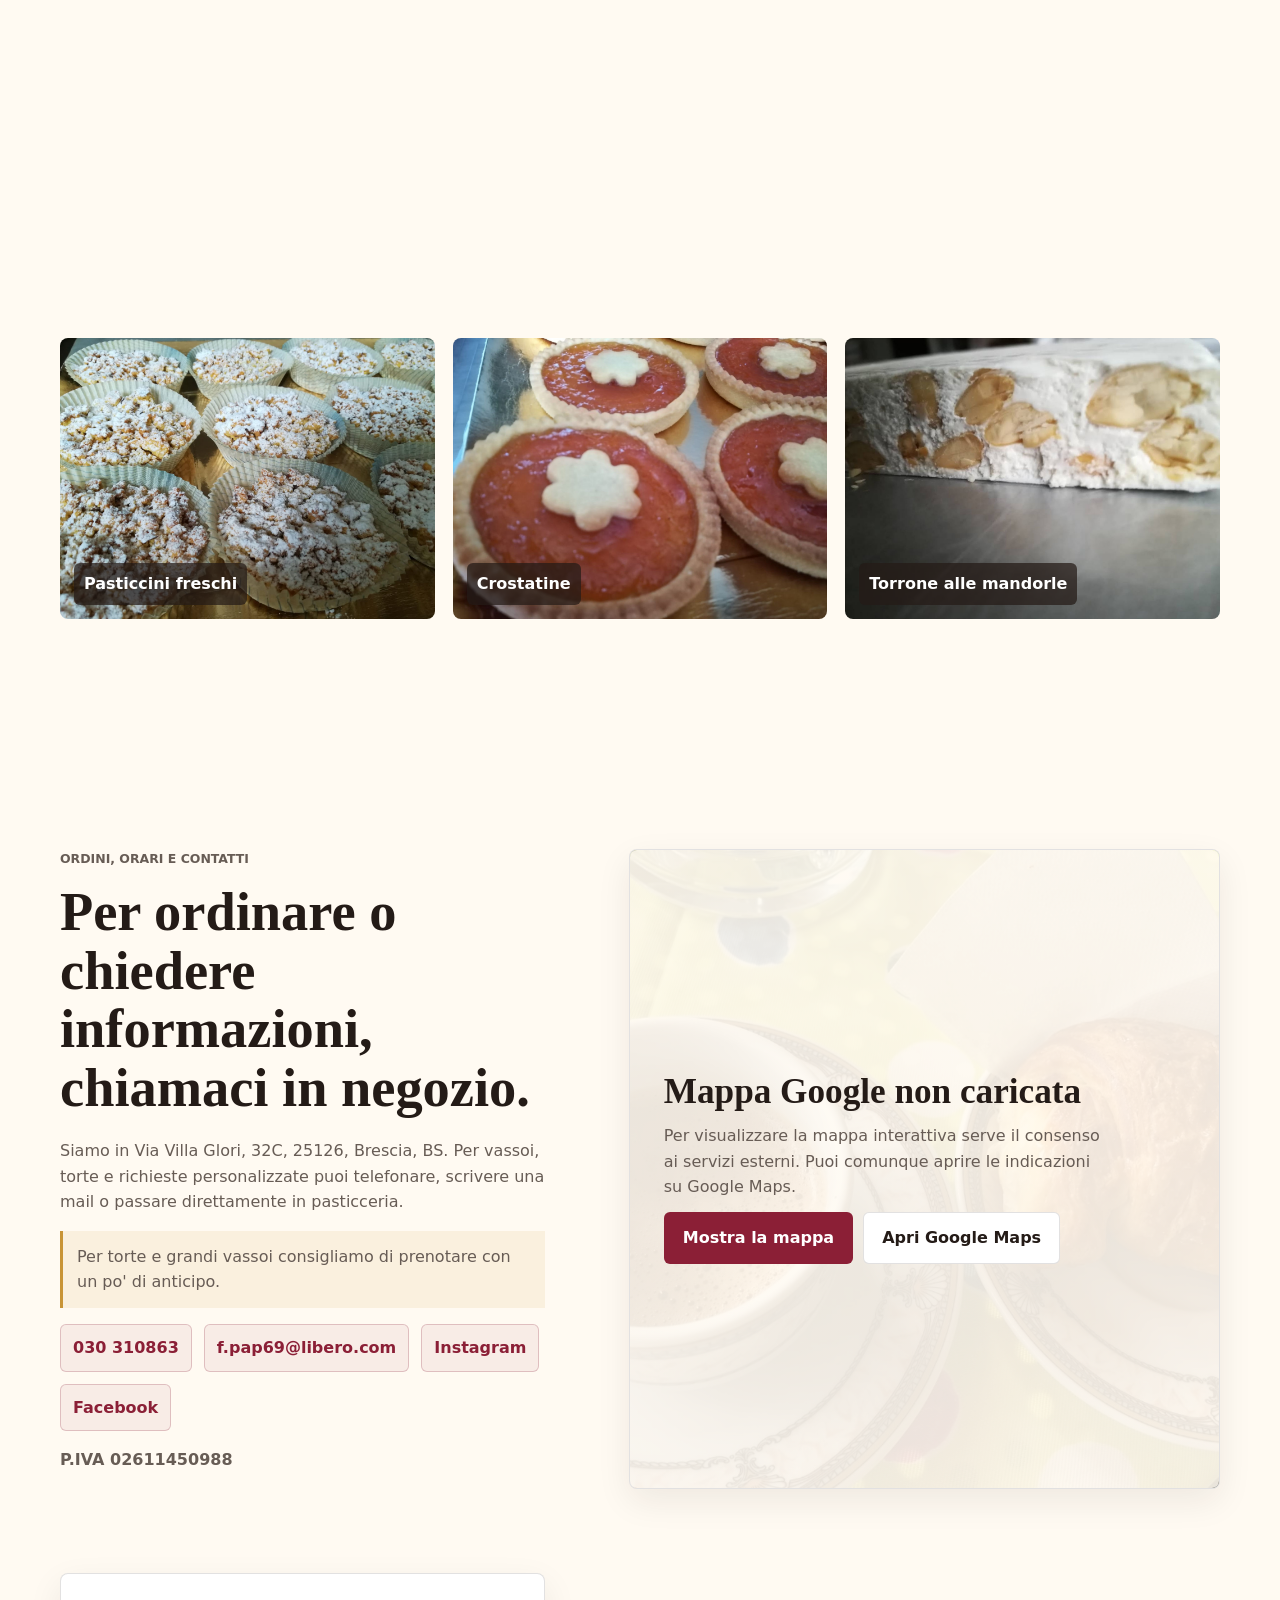
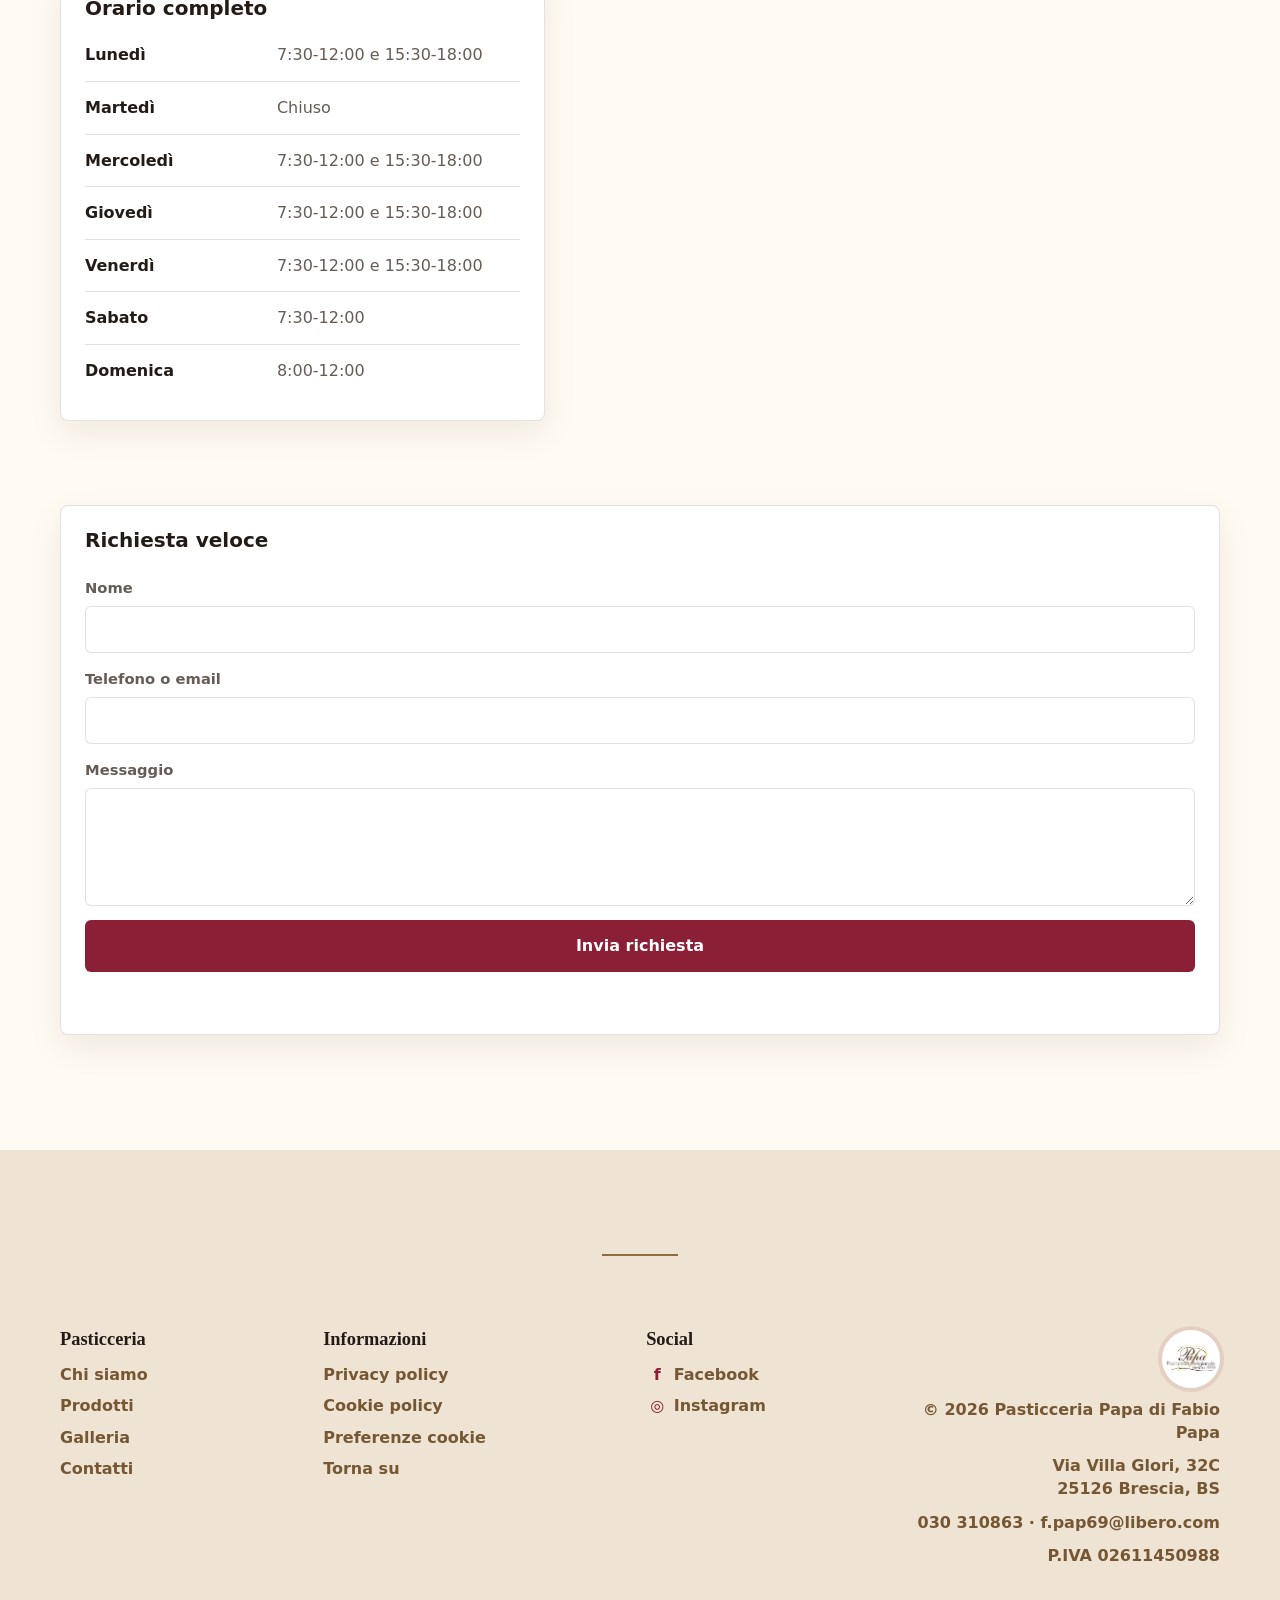
==== commit 2c8549bc: "Polish homepage and opening hours" ====
--- a/index.html
+++ b/index.html
@@ -6,19 +6,19 @@
     <title>Pasticceria Papa | Pasticceria artigianale a Brescia</title>
     <meta
       name="description"
-      content="Pasticceria Papa di Fabio Papa a Brescia: pasticceria artigianale dal 1959, colazioni, pasticcini freschi, crostate e dolci su prenotazione."
+      content="Pasticceria Papa di Fabio Papa a Brescia: colazioni, pasticceria fresca, torte e vassoi su prenotazione in Via Villa Glori. Artigianale dal 1959."
     />
     <meta name="theme-color" content="#8b1f36" />
     <meta property="og:title" content="Pasticceria Papa" />
     <meta
       property="og:description"
-      content="La pasticceria artigianale di Fabio Papa a Brescia. Dolci freschi, colazioni e torte su prenotazione."
+      content="Colazioni, pasticceria fresca, torte e vassoi su prenotazione nella pasticceria artigianale di Fabio Papa a Brescia."
     />
     <meta property="og:type" content="website" />
     <meta property="og:image" content="assets/images/colazione.jpg" />
     <link rel="icon" href="assets/icons/favicon.svg" type="image/svg+xml" />
     <link rel="preload" href="assets/images/colazione.jpg" as="image" />
-    <link rel="stylesheet" href="styles.css?v=nav-20260603" />
+    <link rel="stylesheet" href="styles.css?v=pro-20260603" />
     <script type="application/ld+json">
       {
         "@context": "https://schema.org",
@@ -97,44 +97,50 @@
     <main id="home">
       <section class="hero" aria-label="Benvenuto">
         <div class="hero-content reveal">
-          <p class="eyebrow">La pasticceria artigianale di Fabio Papa</p>
+          <p class="eyebrow">Pasticceria artigianale a Brescia dal 1959</p>
           <h1>Pasticceria Papa</h1>
           <p class="hero-copy">
-            Colazioni profumate, pasticcini freschi e dolci preparati con cura nel cuore di Brescia.
+            Colazioni fragranti, vassoi di pasticceria fresca e torte su prenotazione,
+            preparati ogni giorno nel laboratorio di Via Villa Glori.
           </p>
           <div class="hero-actions">
-            <a class="button button-primary" href="#prodotti">Scopri i dolci</a>
-            <a class="button button-ghost" href="tel:+39030310863">030 310863</a>
-          </div>
+            <a class="button button-primary" href="tel:+39030310863">Prenota al telefono</a>
+            <a class="button button-ghost" href="#galleria">Guarda il banco</a>
+          </div>
+          <p class="hero-note">Produzione artigianale, ritiro in negozio e dolci preparati su richiesta.</p>
         </div>
       </section>
 
       <section class="quick-info" aria-label="Informazioni rapide">
         <div class="quick-info-item">
-          <span>Oggi in laboratorio</span>
-          <strong>Pasticcini freschi</strong>
-        </div>
-        <div class="quick-info-item">
-          <span>Orario</span>
-          <strong>Lun, Mer-Ven 7:30-12 / 15:30-18</strong>
+          <span>Banco fresco</span>
+          <strong>Brioche e pasticcini ogni giorno</strong>
+          <small>Preparazioni artigianali per colazioni, vassoi e ricorrenze.</small>
+        </div>
+        <div class="quick-info-item quick-info-hours">
+          <span>Orari principali</span>
+          <strong>Lunedì, mercoledì-venerdì</strong>
+          <small>7:30-12:00 e 15:30-18:00</small>
+          <small>Sabato 7:30-12:00 · Domenica 8:00-12:00 · Martedì chiuso</small>
         </div>
         <div class="quick-info-item">
           <span>Dove siamo</span>
-          <strong>Via Villa Glori, 32C, Brescia</strong>
+          <strong>Pasticceria Papa</strong>
+          <small>Via Villa Glori, 32C, Brescia · 030 310863</small>
         </div>
       </section>
 
       <section class="section story-section" id="chi-siamo">
         <div class="section-text reveal">
           <p class="eyebrow">Una storia di famiglia</p>
-          <h2>Dolci artigianali tramandati da generazioni.</h2>
+          <h2>La qualità di una bottega, la cura di una famiglia.</h2>
           <p>
-            L'attività nasce nel 1959 da Luciano Papa e viene portata avanti dalla famiglia
-            con la stessa idea semplice: servire prodotti buoni, freschi e preparati ogni giorno.
+            L'attività nasce nel 1959 da Luciano Papa e viene portata avanti con una
+            promessa semplice: prodotti buoni, freschi e preparati con attenzione ogni giorno.
           </p>
           <p>
-            Fabio e Mauro custodiscono una pasticceria fatta di banco, laboratorio e attenzione
-            al cliente, con ricette classiche e dolci su prenotazione per le occasioni speciali.
+            Fabio e Mauro custodiscono una pasticceria fatta di banco, laboratorio e ascolto
+            del cliente, con ricette classiche e dolci su prenotazione per le occasioni speciali.
           </p>
           <a class="text-link" href="#contatti">Prenota una torta</a>
         </div>
@@ -148,7 +154,7 @@
       <section class="section products-section" id="prodotti">
         <div class="section-heading reveal">
           <p class="eyebrow">Specialità di casa</p>
-          <h2>Dal caffè del mattino ai dolci per la domenica.</h2>
+          <h2>Tutto quello che serve per una pausa buona o una ricorrenza.</h2>
         </div>
 
         <div class="product-grid">
@@ -156,37 +162,54 @@
             <img src="assets/images/colazione.jpg" alt="Caffè e brioche al tavolo" />
             <div>
               <h3>Colazioni</h3>
-              <p>Brioche, caffè e dolci da forno per iniziare la giornata con calma.</p>
+              <p>Brioche fragranti, caffè e dolci da forno per cominciare la giornata con il profumo del laboratorio.</p>
             </div>
           </article>
           <article class="product-card reveal">
             <img src="assets/images/pasticcini.jpg" alt="Pasticcini con zucchero a velo" />
             <div>
               <h3>Pasticceria fresca</h3>
-              <p>Pasticcini sfornati ogni giorno, perfetti per vassoi e ricorrenze.</p>
+              <p>Mignon e vassoi assortiti preparati freschi, ideali per famiglia, ufficio e occasioni speciali.</p>
             </div>
           </article>
           <article class="product-card reveal">
             <img src="assets/images/crostate.jpg" alt="Crostate artigianali con confettura" />
             <div>
               <h3>Torte e crostate</h3>
-              <p>Classiche, alla frutta, con confetture e su richiesta per feste e compleanni.</p>
+              <p>Torte classiche, crostate e dolci alla frutta anche su prenotazione per compleanni e feste.</p>
             </div>
           </article>
           <article class="product-card reveal">
             <img src="assets/images/torrone.jpg" alt="Torrone artigianale alle mandorle" />
             <div>
               <h3>Dolci stagionali</h3>
-              <p>Proposte speciali secondo il periodo, dalla pasticceria secca ai dolci delle feste.</p>
+              <p>Specialità del periodo e pasticceria secca, pensate per portare a tavola un regalo curato.</p>
             </div>
           </article>
+        </div>
+      </section>
+
+      <section class="order-cta-section" aria-label="Ordina dolci e torte">
+        <div class="order-cta reveal">
+          <div>
+            <p class="eyebrow">Per feste e ricorrenze</p>
+            <h2>Hai bisogno di una torta o di un vassoio?</h2>
+            <p>
+              Chiama in pasticceria: ti aiutiamo a scegliere quantità, gusti e tempi di ritiro,
+              così arrivi preparato al momento giusto.
+            </p>
+          </div>
+          <div class="order-cta-actions">
+            <a class="button button-primary" href="tel:+39030310863">Chiama 030 310863</a>
+            <a class="button button-ghost" href="#contatti">Vedi orari</a>
+          </div>
         </div>
       </section>
 
       <section class="section gallery-section" id="galleria">
         <div class="section-heading reveal">
           <p class="eyebrow">Galleria prodotti</p>
-          <h2>Uno sguardo al banco.</h2>
+          <h2>Dolci reali, preparati in laboratorio.</h2>
         </div>
 
         <div class="filter-bar reveal" role="list" aria-label="Filtra la galleria">
@@ -226,11 +249,14 @@
 
       <section class="section contact-section" id="contatti">
         <div class="contact-copy reveal">
-          <p class="eyebrow">Orari e contatti</p>
-          <h2>Passa in pasticceria o prenota al telefono.</h2>
+          <p class="eyebrow">Ordini, orari e contatti</p>
+          <h2>Per ordinare o chiedere informazioni, chiamaci in negozio.</h2>
           <p>
-            Siamo in Via Villa Glori, 32C, 25126, Brescia, BS. Per vassoi, torte o richieste speciali
-            chiamaci in negozio oppure scrivici una mail.
+            Siamo in Via Villa Glori, 32C, 25126, Brescia, BS. Per vassoi, torte e richieste
+            personalizzate puoi telefonare, scrivere una mail o passare direttamente in pasticceria.
+          </p>
+          <p class="contact-highlight">
+            Per torte e grandi vassoi consigliamo di prenotare con un po' di anticipo.
           </p>
 
           <div class="contact-links">
@@ -295,11 +321,11 @@
         </div>
 
         <div class="hours-panel reveal" aria-label="Orari di apertura">
-          <h3>Orari di apertura</h3>
+          <h3>Orario completo</h3>
           <dl>
             <div>
               <dt>Lunedì</dt>
-              <dd>7:30-12:00 / 15:30-18:00</dd>
+              <dd>7:30-12:00 e 15:30-18:00</dd>
             </div>
             <div>
               <dt>Martedì</dt>
@@ -307,15 +333,15 @@
             </div>
             <div>
               <dt>Mercoledì</dt>
-              <dd>7:30-12:00 / 15:30-18:00</dd>
+              <dd>7:30-12:00 e 15:30-18:00</dd>
             </div>
             <div>
               <dt>Giovedì</dt>
-              <dd>7:30-12:00 / 15:30-18:00</dd>
+              <dd>7:30-12:00 e 15:30-18:00</dd>
             </div>
             <div>
               <dt>Venerdì</dt>
-              <dd>7:30-12:00 / 15:30-18:00</dd>
+              <dd>7:30-12:00 e 15:30-18:00</dd>
             </div>
             <div>
               <dt>Sabato</dt>
@@ -447,6 +473,6 @@
       </div>
     </div>
 
-    <script src="scripts/main.js?v=nav-20260603"></script>
+    <script src="scripts/main.js?v=pro-20260603"></script>
   </body>
 </html>
--- a/styles.css
+++ b/styles.css
@@ -98,7 +98,7 @@
 
 .brand strong {
   font-family: Georgia, "Times New Roman", serif;
-  font-size: clamp(1rem, 2vw, 1.18rem);
+  font-size: 1.12rem;
   line-height: 1.1;
 }
 
@@ -160,10 +160,10 @@
 }
 
 .hero {
-  min-height: clamp(540px, 74svh, 760px);
+  min-height: clamp(500px, 70svh, 700px);
   display: grid;
   align-items: center;
-  padding: clamp(56px, 8vw, 96px) clamp(18px, 5vw, 70px);
+  padding: clamp(42px, 6vw, 72px) clamp(18px, 5vw, 70px);
   background:
     linear-gradient(90deg, rgba(36, 27, 23, 0.78) 0%, rgba(36, 27, 23, 0.5) 42%, rgba(36, 27, 23, 0.13) 100%),
     url("assets/images/colazione.jpg") center / cover;
@@ -212,14 +212,15 @@
 }
 
 h1 {
-  max-width: 9ch;
+  max-width: 10ch;
   margin-bottom: 22px;
-  font-size: clamp(3.4rem, 10vw, 7.8rem);
+  font-size: 6.4rem;
+  line-height: 1;
 }
 
 h2 {
   margin-bottom: 20px;
-  font-size: clamp(2.05rem, 5vw, 4.1rem);
+  font-size: 3.4rem;
 }
 
 h3 {
@@ -229,9 +230,9 @@
 
 .hero-copy {
   max-width: 570px;
-  margin-bottom: 30px;
+  margin-bottom: 28px;
   color: rgba(255, 255, 255, 0.9);
-  font-size: clamp(1.1rem, 2vw, 1.35rem);
+  font-size: 1.25rem;
 }
 
 .hero-actions,
@@ -239,6 +240,14 @@
   display: flex;
   flex-wrap: wrap;
   gap: 12px;
+}
+
+.hero-note {
+  max-width: 520px;
+  margin: 18px 0 0;
+  color: rgba(255, 255, 255, 0.78);
+  font-size: 0.98rem;
+  font-weight: 700;
 }
 
 .button {
@@ -297,13 +306,20 @@
   overflow: hidden;
   border: 1px solid var(--line);
   border-radius: var(--radius);
+  background: var(--line);
   box-shadow: var(--shadow);
 }
 
 .quick-info-item {
-  min-height: 110px;
+  min-height: 148px;
   padding: 24px;
   background: var(--surface);
+}
+
+.quick-info-hours {
+  background:
+    linear-gradient(180deg, rgba(200, 148, 54, 0.13), rgba(255, 255, 255, 0.96)),
+    var(--surface);
 }
 
 .quick-info-item span {
@@ -318,6 +334,14 @@
   display: block;
   margin-top: 8px;
   line-height: 1.24;
+}
+
+.quick-info-item small {
+  display: block;
+  margin-top: 8px;
+  color: var(--muted);
+  font-size: 0.92rem;
+  line-height: 1.45;
 }
 
 .section {
@@ -397,6 +421,12 @@
   border-radius: var(--radius);
   background: var(--surface);
   box-shadow: 0 12px 34px rgba(36, 27, 23, 0.08);
+  transition: transform 180ms ease, box-shadow 180ms ease;
+}
+
+.product-card:hover {
+  transform: translateY(-3px);
+  box-shadow: 0 18px 44px rgba(36, 27, 23, 0.12);
 }
 
 .product-card img {
@@ -407,6 +437,57 @@
 
 .product-card div {
   padding: 20px;
+}
+
+.order-cta-section {
+  padding: clamp(58px, 8vw, 88px) clamp(18px, 5vw, 70px);
+  color: #fff;
+  background:
+    linear-gradient(90deg, rgba(98, 19, 38, 0.96), rgba(139, 31, 54, 0.88)),
+    url("assets/images/pasticcini.jpg") center / cover;
+}
+
+.order-cta {
+  width: min(var(--max), 100%);
+  display: grid;
+  grid-template-columns: minmax(0, 1fr) auto;
+  align-items: center;
+  gap: clamp(24px, 5vw, 56px);
+  margin: 0 auto;
+}
+
+.order-cta .eyebrow {
+  color: #f3c76f;
+}
+
+.order-cta h2 {
+  max-width: 780px;
+  margin-bottom: 14px;
+  font-size: 3rem;
+}
+
+.order-cta p:last-child {
+  max-width: 680px;
+  margin-bottom: 0;
+  color: rgba(255, 255, 255, 0.84);
+  font-size: 1.05rem;
+}
+
+.order-cta-actions {
+  display: flex;
+  flex-wrap: wrap;
+  justify-content: flex-end;
+  gap: 12px;
+}
+
+.order-cta .button-primary {
+  color: var(--berry);
+  background: #fff;
+}
+
+.order-cta .button-primary:hover,
+.order-cta .button-primary:focus-visible {
+  background: #fff3dc;
 }
 
 .filter-bar {
@@ -527,7 +608,7 @@
 
 .map-consent strong {
   font-family: Georgia, "Times New Roman", serif;
-  font-size: clamp(1.55rem, 3vw, 2.4rem);
+  font-size: 2.2rem;
   line-height: 1.05;
 }
 
@@ -603,6 +684,12 @@
   text-decoration: none;
 }
 
+.contact-highlight {
+  padding: 13px 14px;
+  border-left: 3px solid var(--gold);
+  background: rgba(200, 148, 54, 0.1);
+}
+
 .tax-id {
   margin-top: 16px;
   color: var(--muted);
@@ -790,12 +877,12 @@
 .cookie-modal h2,
 .policy-content h1 {
   margin-bottom: 10px;
-  font-size: clamp(2rem, 5vw, 3.2rem);
+  font-size: 2.8rem;
 }
 
 .cookie-banner h2 {
   margin-bottom: 10px;
-  font-size: clamp(1.45rem, 3vw, 1.85rem);
+  font-size: 1.75rem;
 }
 
 .cookie-banner p,
@@ -912,7 +999,7 @@
 }
 
 .policy-content h2 {
-  font-size: clamp(1.5rem, 3vw, 2.25rem);
+  font-size: 2rem;
 }
 
 .policy-content p {
@@ -937,6 +1024,22 @@
 }
 
 @media (max-width: 980px) {
+  h1 {
+    font-size: 5.2rem;
+  }
+
+  h2 {
+    font-size: 3rem;
+  }
+
+  .hero-copy {
+    font-size: 1.18rem;
+  }
+
+  .order-cta h2 {
+    font-size: 2.7rem;
+  }
+
   .product-grid,
   .gallery-grid {
     grid-template-columns: repeat(2, minmax(0, 1fr));
@@ -956,6 +1059,14 @@
     grid-template-columns: 1fr;
   }
 
+  .order-cta {
+    grid-template-columns: 1fr;
+  }
+
+  .order-cta-actions {
+    justify-content: flex-start;
+  }
+
   .map-panel {
     min-height: 360px;
   }
@@ -966,6 +1077,44 @@
 }
 
 @media (max-width: 760px) {
+  .brand strong {
+    font-size: 1rem;
+  }
+
+  h1 {
+    max-width: 9ch;
+    font-size: 3.55rem;
+  }
+
+  h2 {
+    font-size: 2.25rem;
+  }
+
+  .hero-copy {
+    font-size: 1.08rem;
+  }
+
+  .order-cta h2 {
+    font-size: 2.15rem;
+  }
+
+  .map-consent strong {
+    font-size: 1.65rem;
+  }
+
+  .cookie-modal h2,
+  .policy-content h1 {
+    font-size: 2rem;
+  }
+
+  .cookie-banner h2 {
+    font-size: 1.55rem;
+  }
+
+  .policy-content h2 {
+    font-size: 1.55rem;
+  }
+
   .site-header {
     padding-block: 10px;
   }
@@ -1026,6 +1175,10 @@
     width: 100%;
   }
 
+  .hero-note {
+    font-size: 0.94rem;
+  }
+
   .quick-info {
     grid-template-columns: 1fr;
     margin-top: 0;
@@ -1035,6 +1188,14 @@
 
   .quick-info-item {
     min-height: auto;
+  }
+
+  .order-cta-section {
+    padding-inline: 16px;
+  }
+
+  .order-cta-actions .button {
+    width: 100%;
   }
 
   .section {
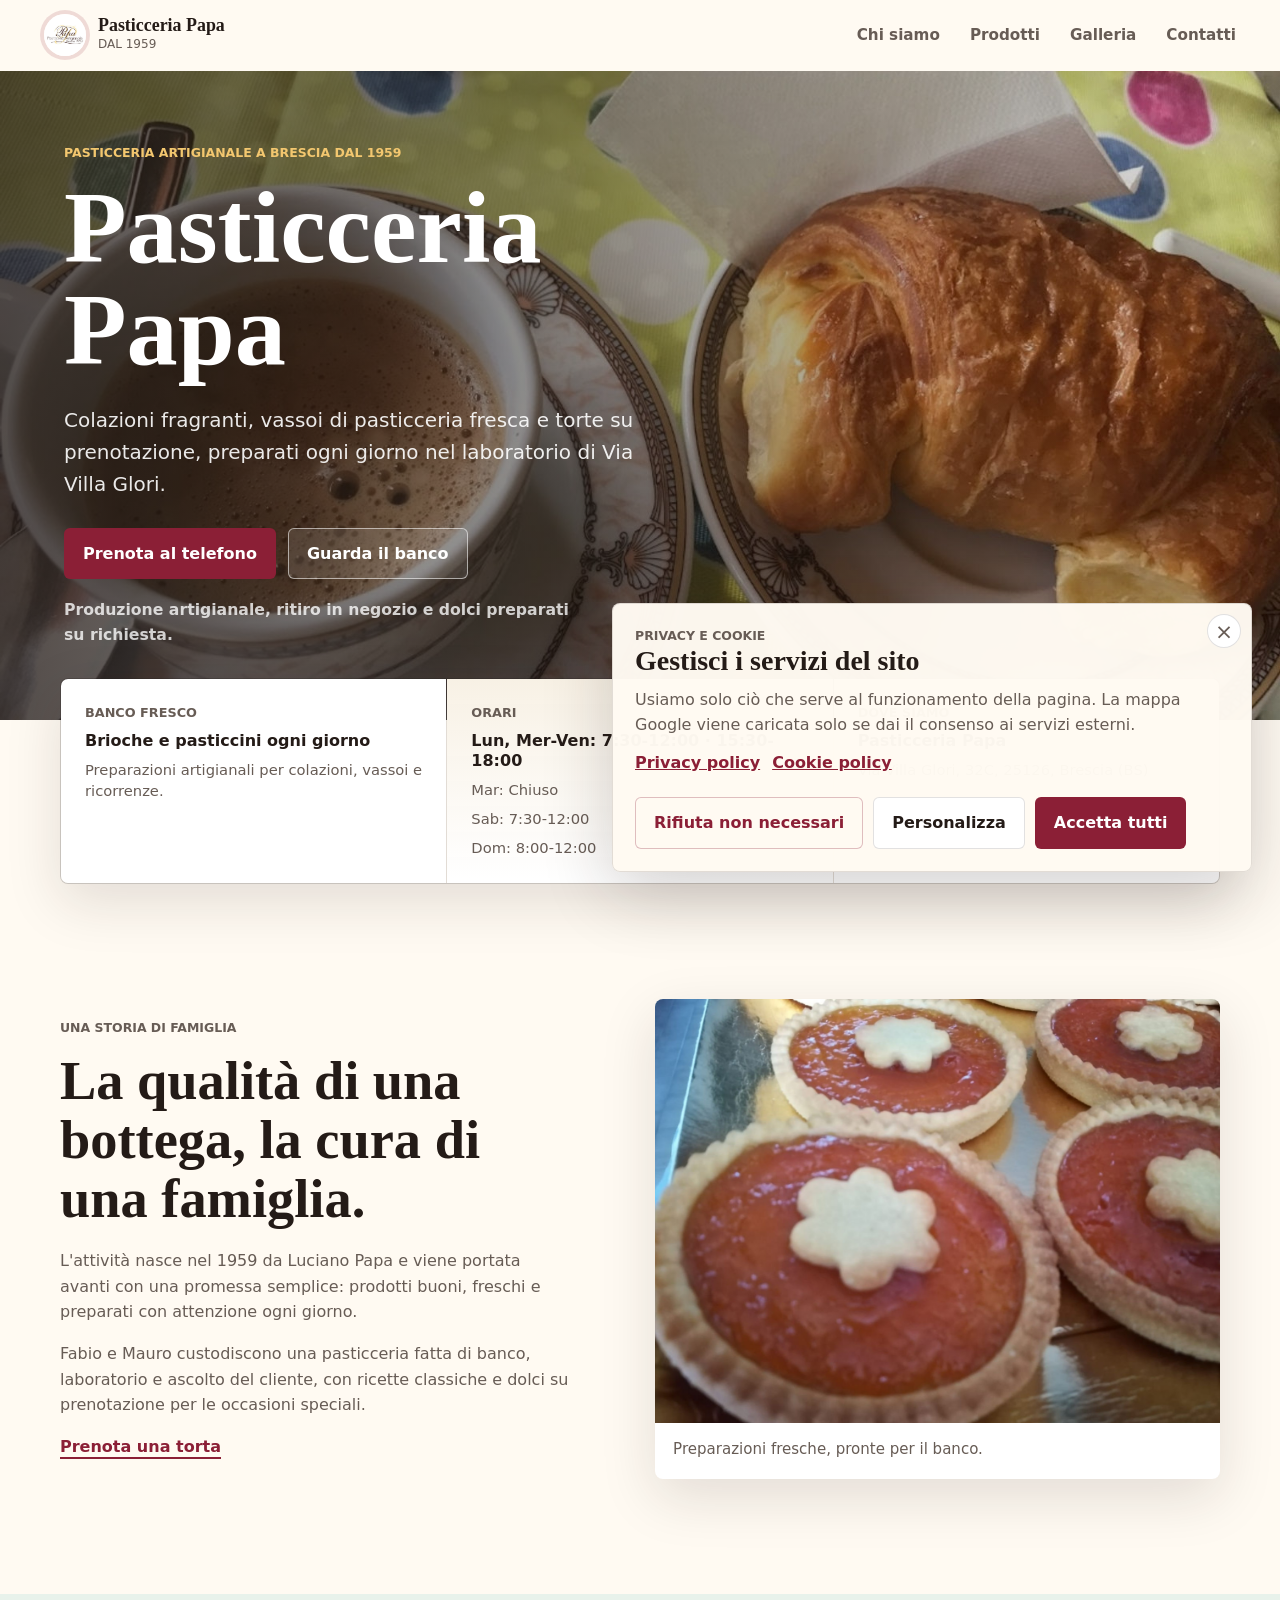
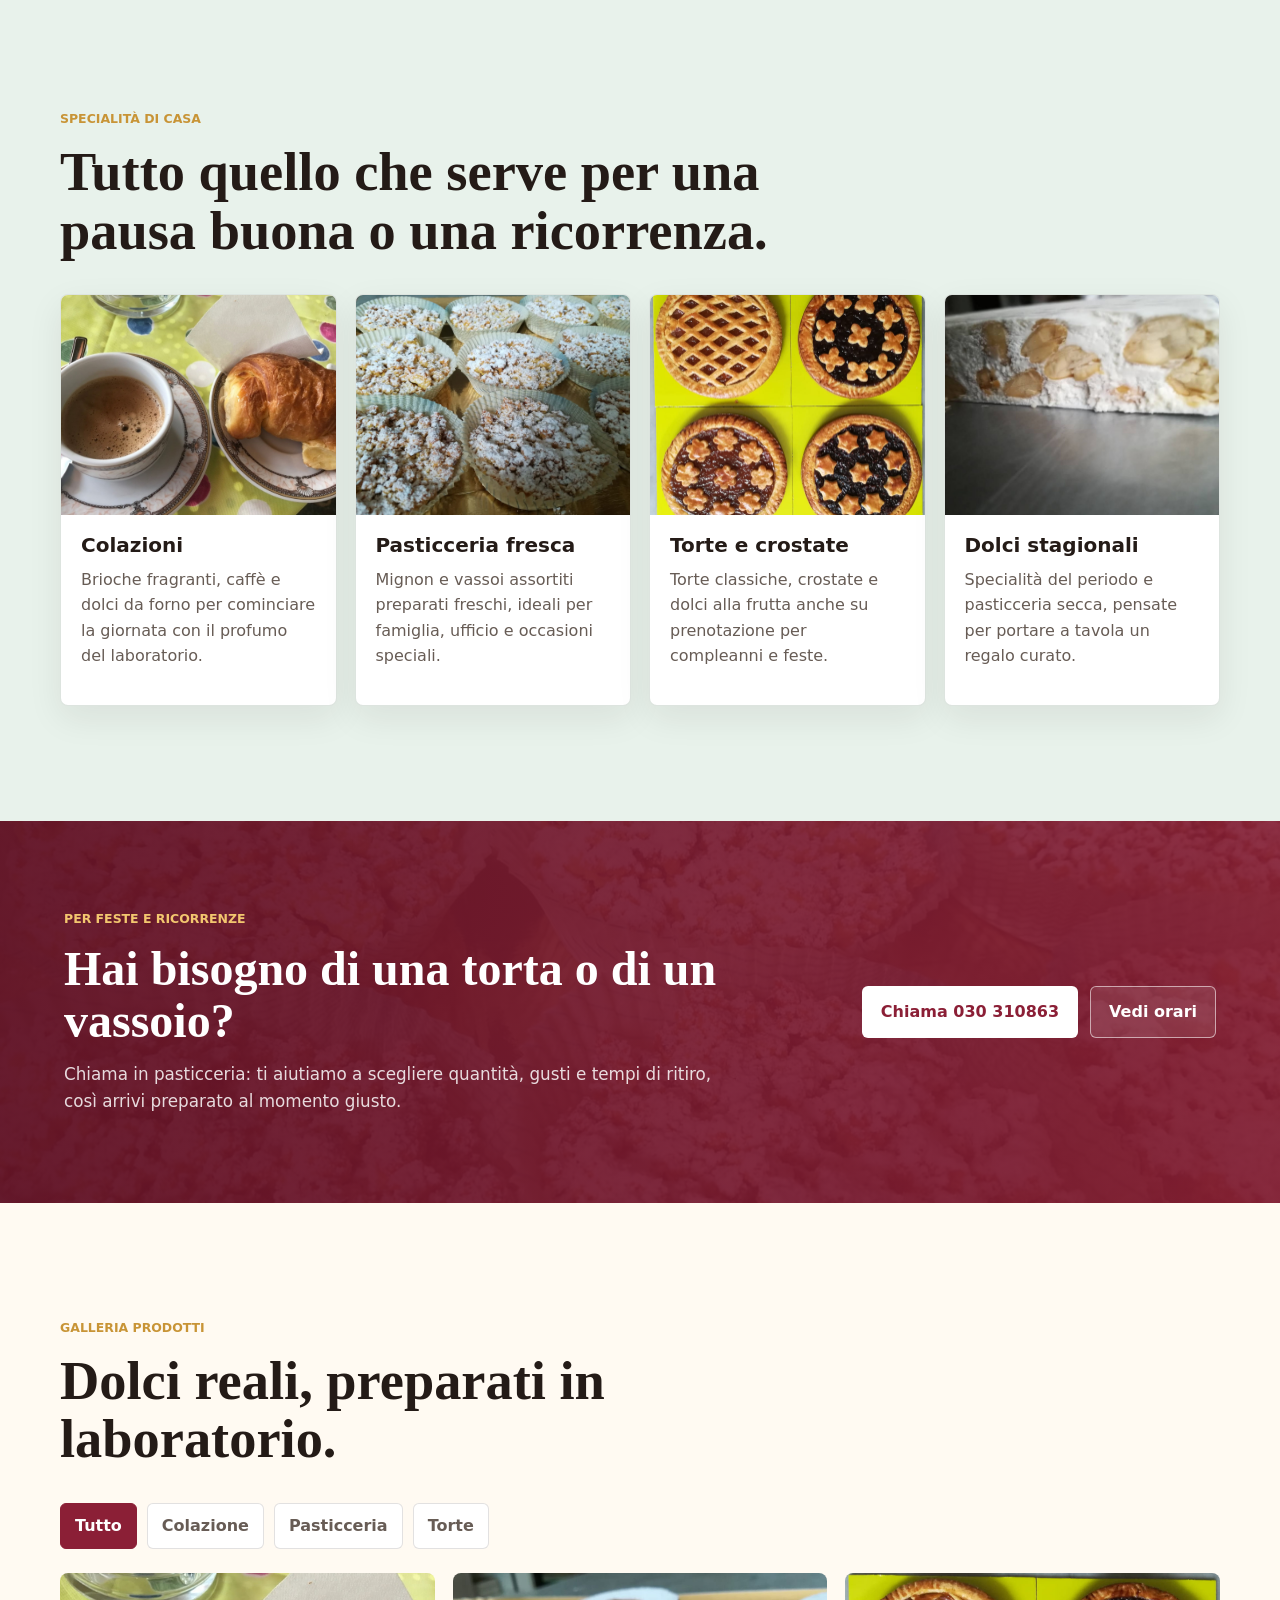
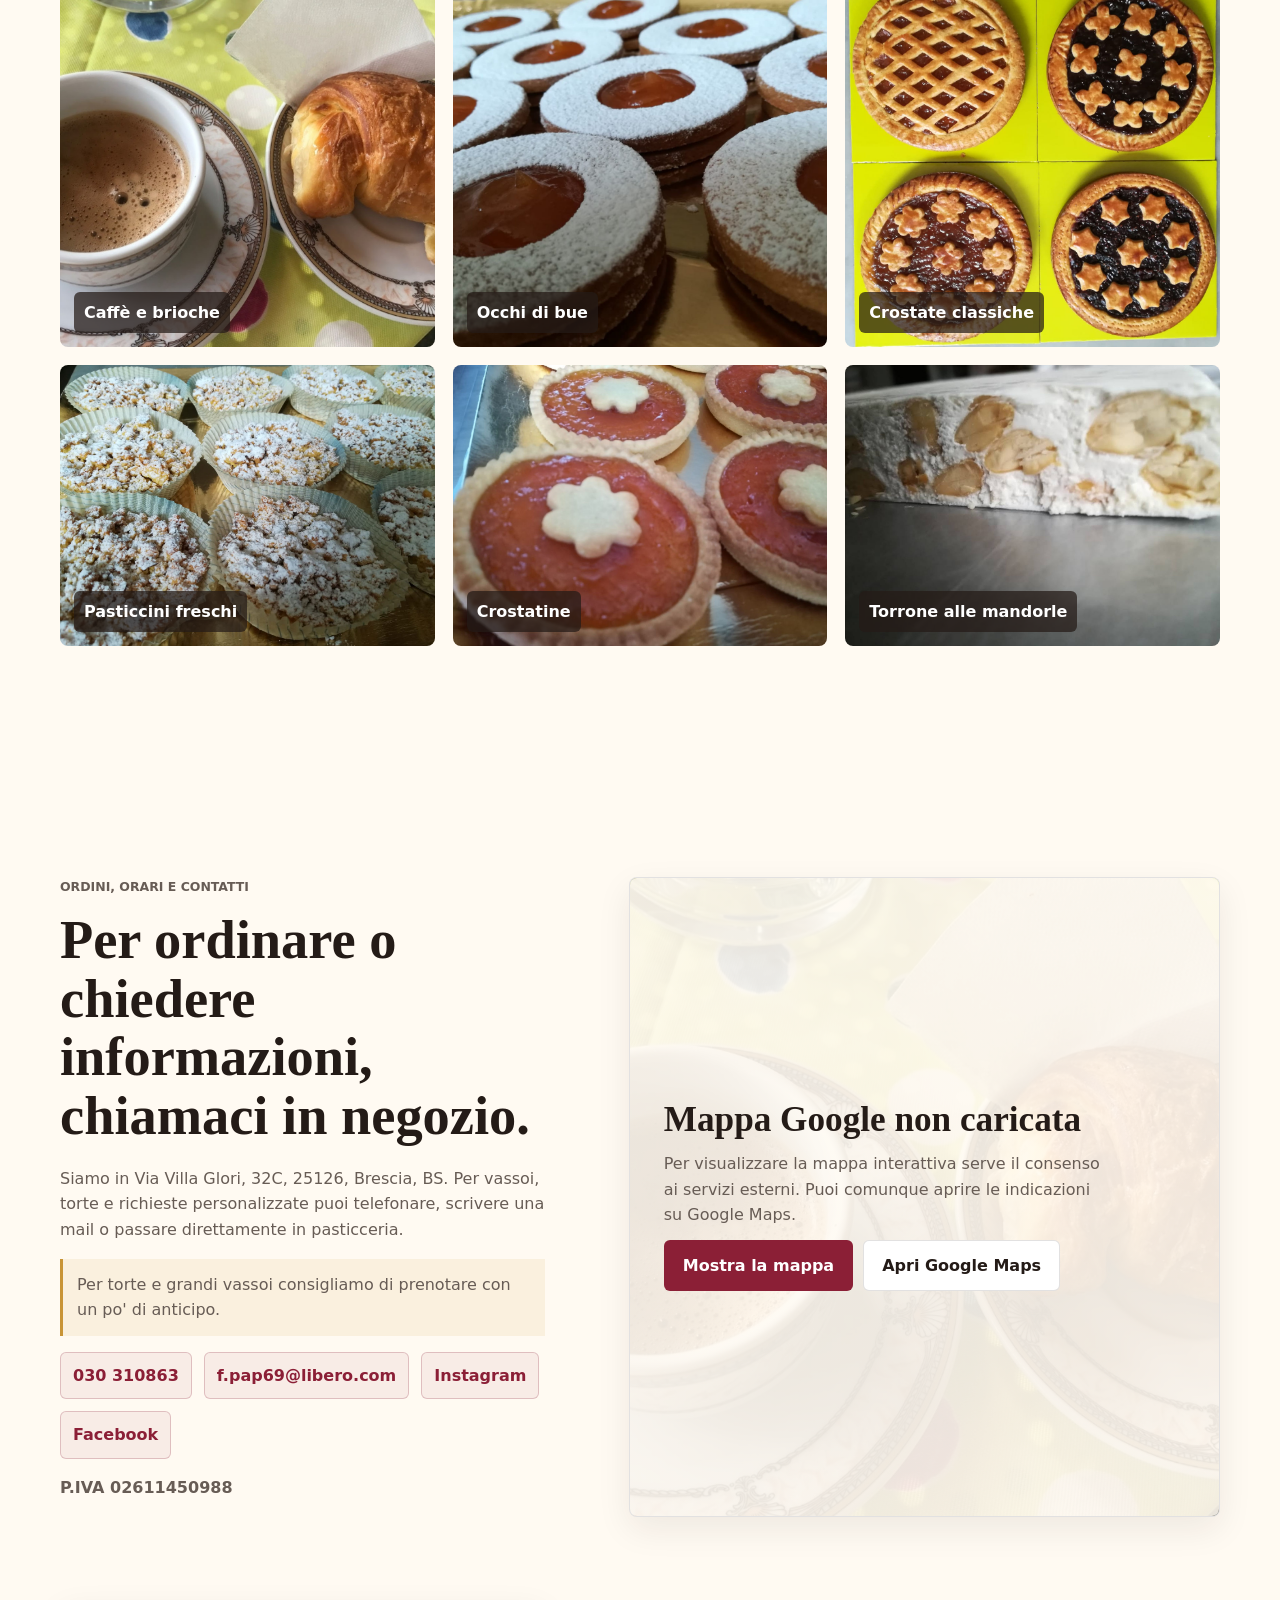
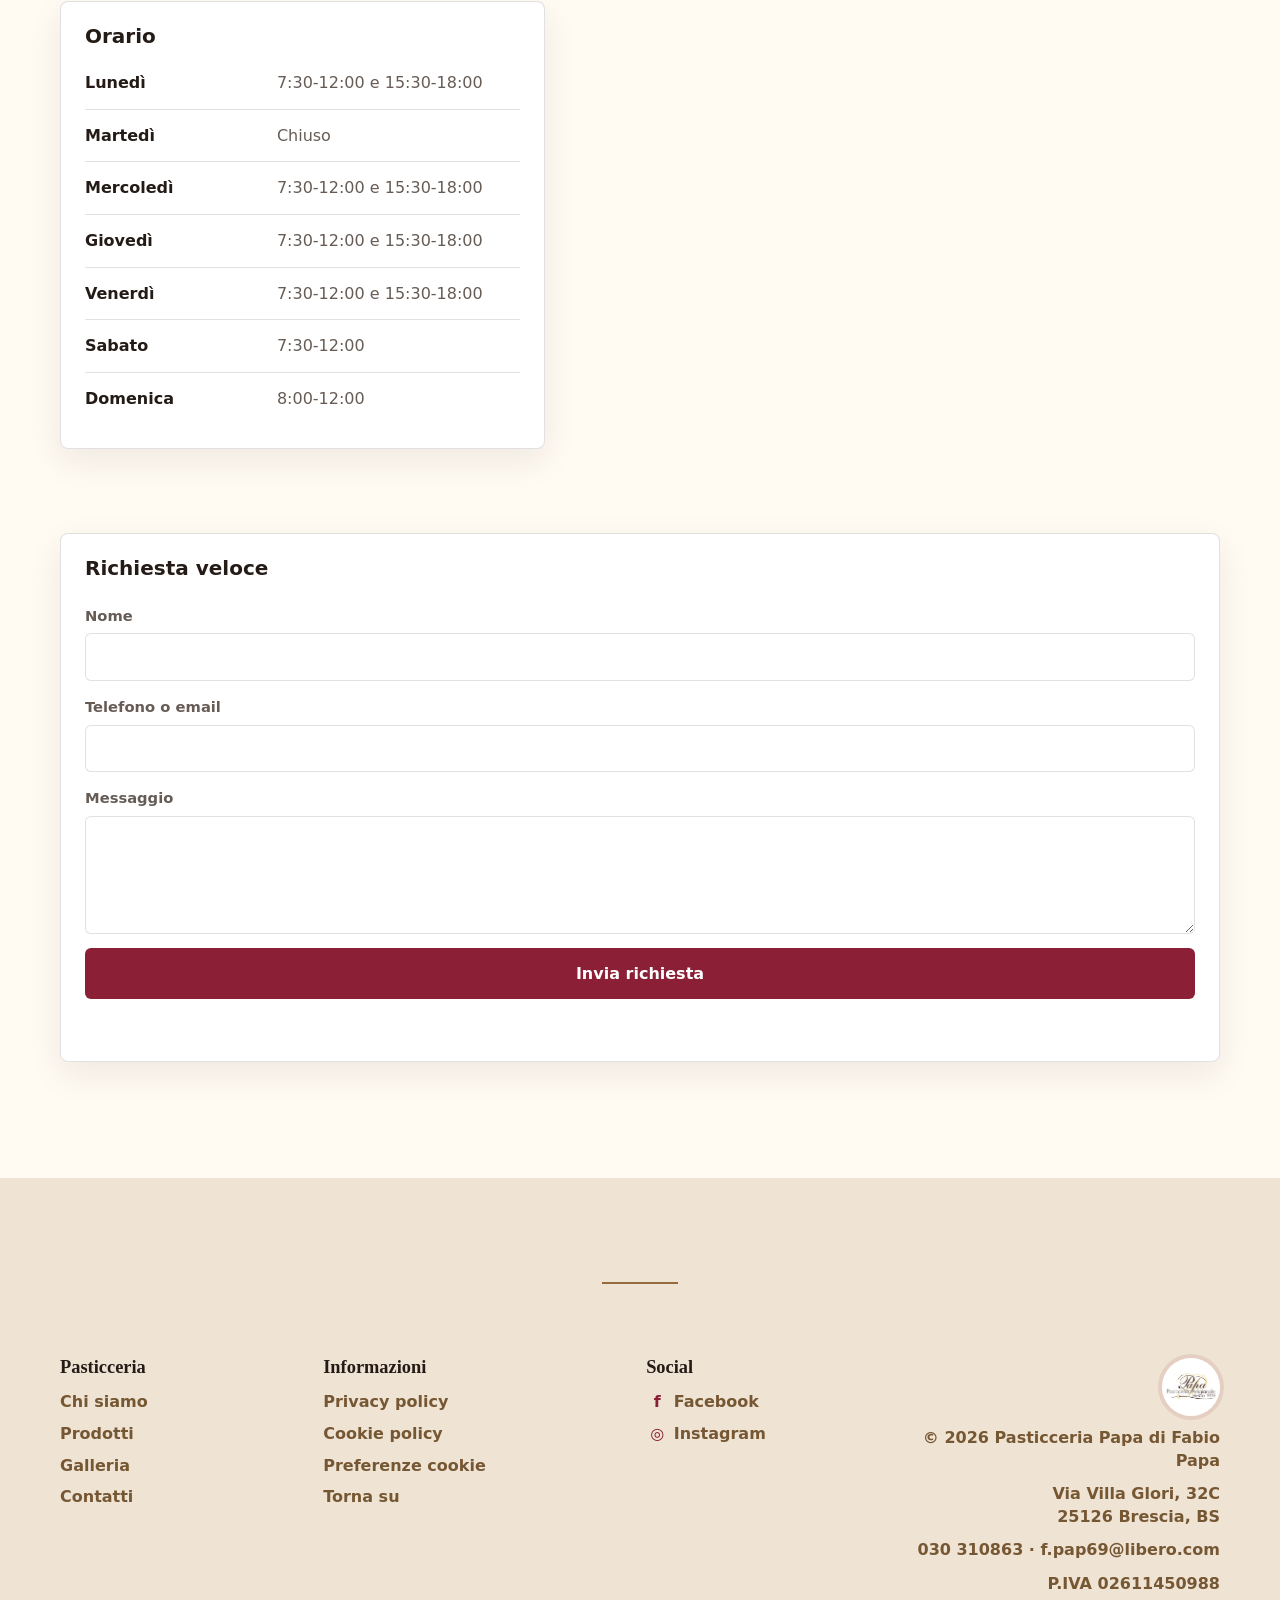
==== commit 6cff9d1b: "Refine hours copy and scroll behavior" ====
--- a/index.html
+++ b/index.html
@@ -18,7 +18,7 @@
     <meta property="og:image" content="assets/images/colazione.jpg" />
     <link rel="icon" href="assets/icons/favicon.svg" type="image/svg+xml" />
     <link rel="preload" href="assets/images/colazione.jpg" as="image" />
-    <link rel="stylesheet" href="styles.css?v=pro-20260603" />
+    <link rel="stylesheet" href="styles.css?v=scroll-20260604" />
     <script type="application/ld+json">
       {
         "@context": "https://schema.org",
@@ -118,15 +118,16 @@
           <small>Preparazioni artigianali per colazioni, vassoi e ricorrenze.</small>
         </div>
         <div class="quick-info-item quick-info-hours">
-          <span>Orari principali</span>
-          <strong>Lunedì, mercoledì-venerdì</strong>
-          <small>7:30-12:00 e 15:30-18:00</small>
-          <small>Sabato 7:30-12:00 · Domenica 8:00-12:00 · Martedì chiuso</small>
+          <span>Orari</span>
+          <strong>Lun, Mer-Ven: 7:30-12:00 · 15:30-18:00</strong>
+          <small>Mar: Chiuso</small>
+          <small>Sab: 7:30-12:00</small>
+          <small>Dom: 8:00-12:00</small>
         </div>
         <div class="quick-info-item">
           <span>Dove siamo</span>
           <strong>Pasticceria Papa</strong>
-          <small>Via Villa Glori, 32C, Brescia · 030 310863</small>
+          <small>Via Villa Glori, 32C, 25126, Brescia (BS)</small>
         </div>
       </section>
 
@@ -321,7 +322,7 @@
         </div>
 
         <div class="hours-panel reveal" aria-label="Orari di apertura">
-          <h3>Orario completo</h3>
+          <h3>Orario</h3>
           <dl>
             <div>
               <dt>Lunedì</dt>
@@ -473,6 +474,6 @@
       </div>
     </div>
 
-    <script src="scripts/main.js?v=pro-20260603"></script>
+    <script src="scripts/main.js?v=scroll-20260604"></script>
   </body>
 </html>
--- a/styles.css
+++ b/styles.css
@@ -24,6 +24,10 @@
   scroll-behavior: smooth;
 }
 
+html.is-scrolling {
+  scroll-behavior: auto;
+}
+
 main [id] {
   scroll-margin-top: 96px;
 }
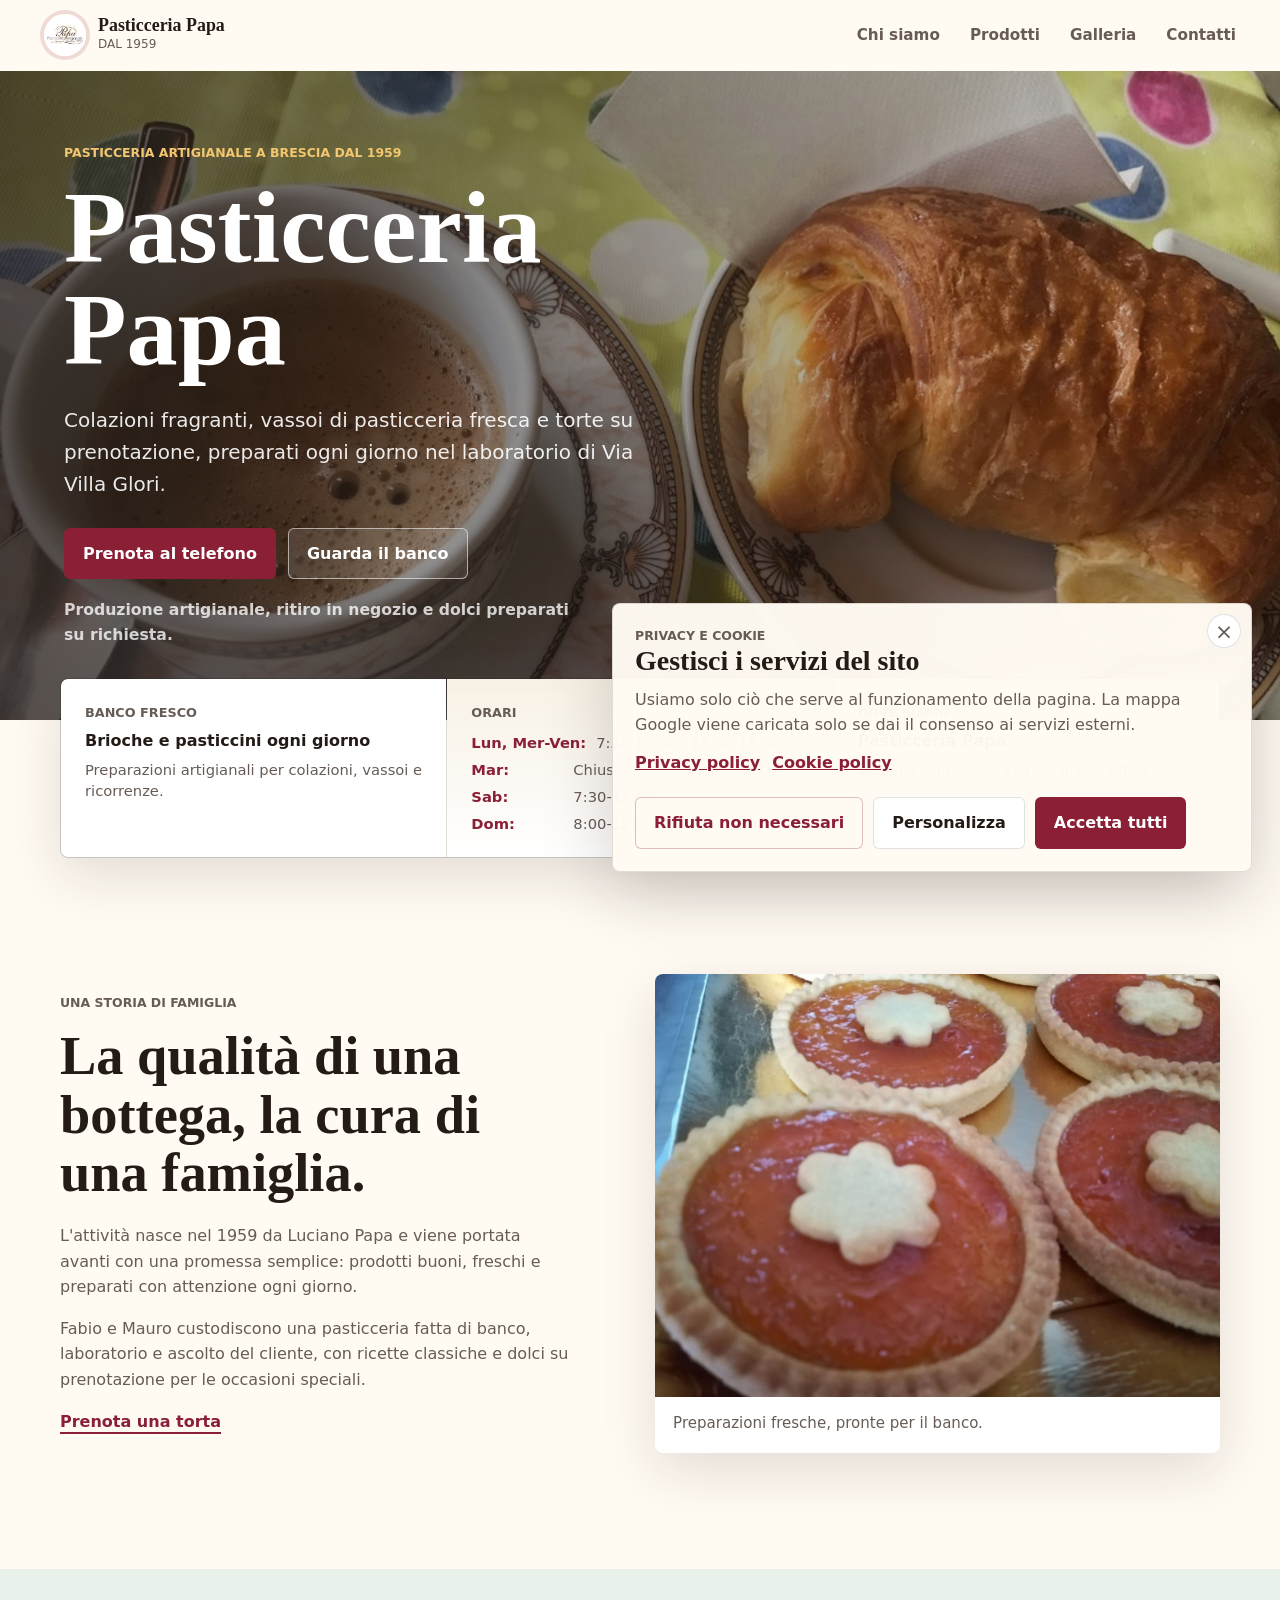
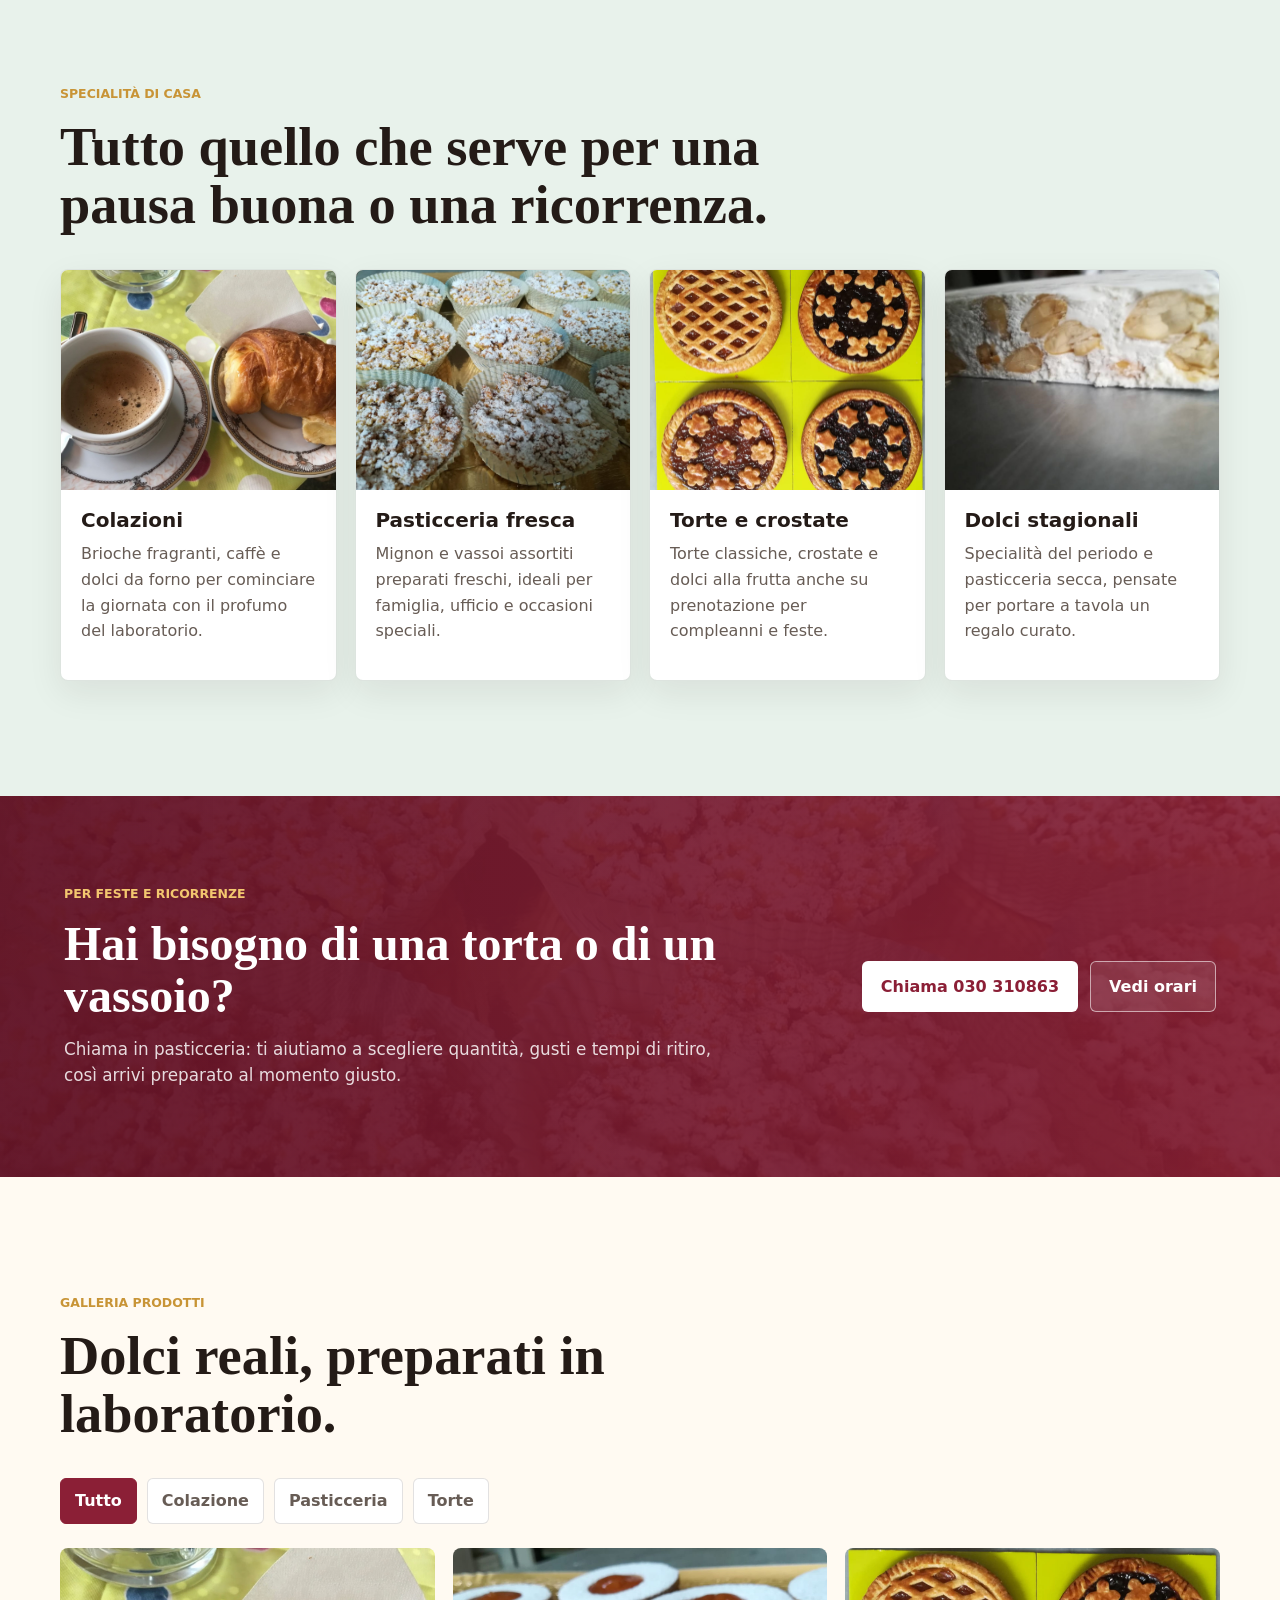
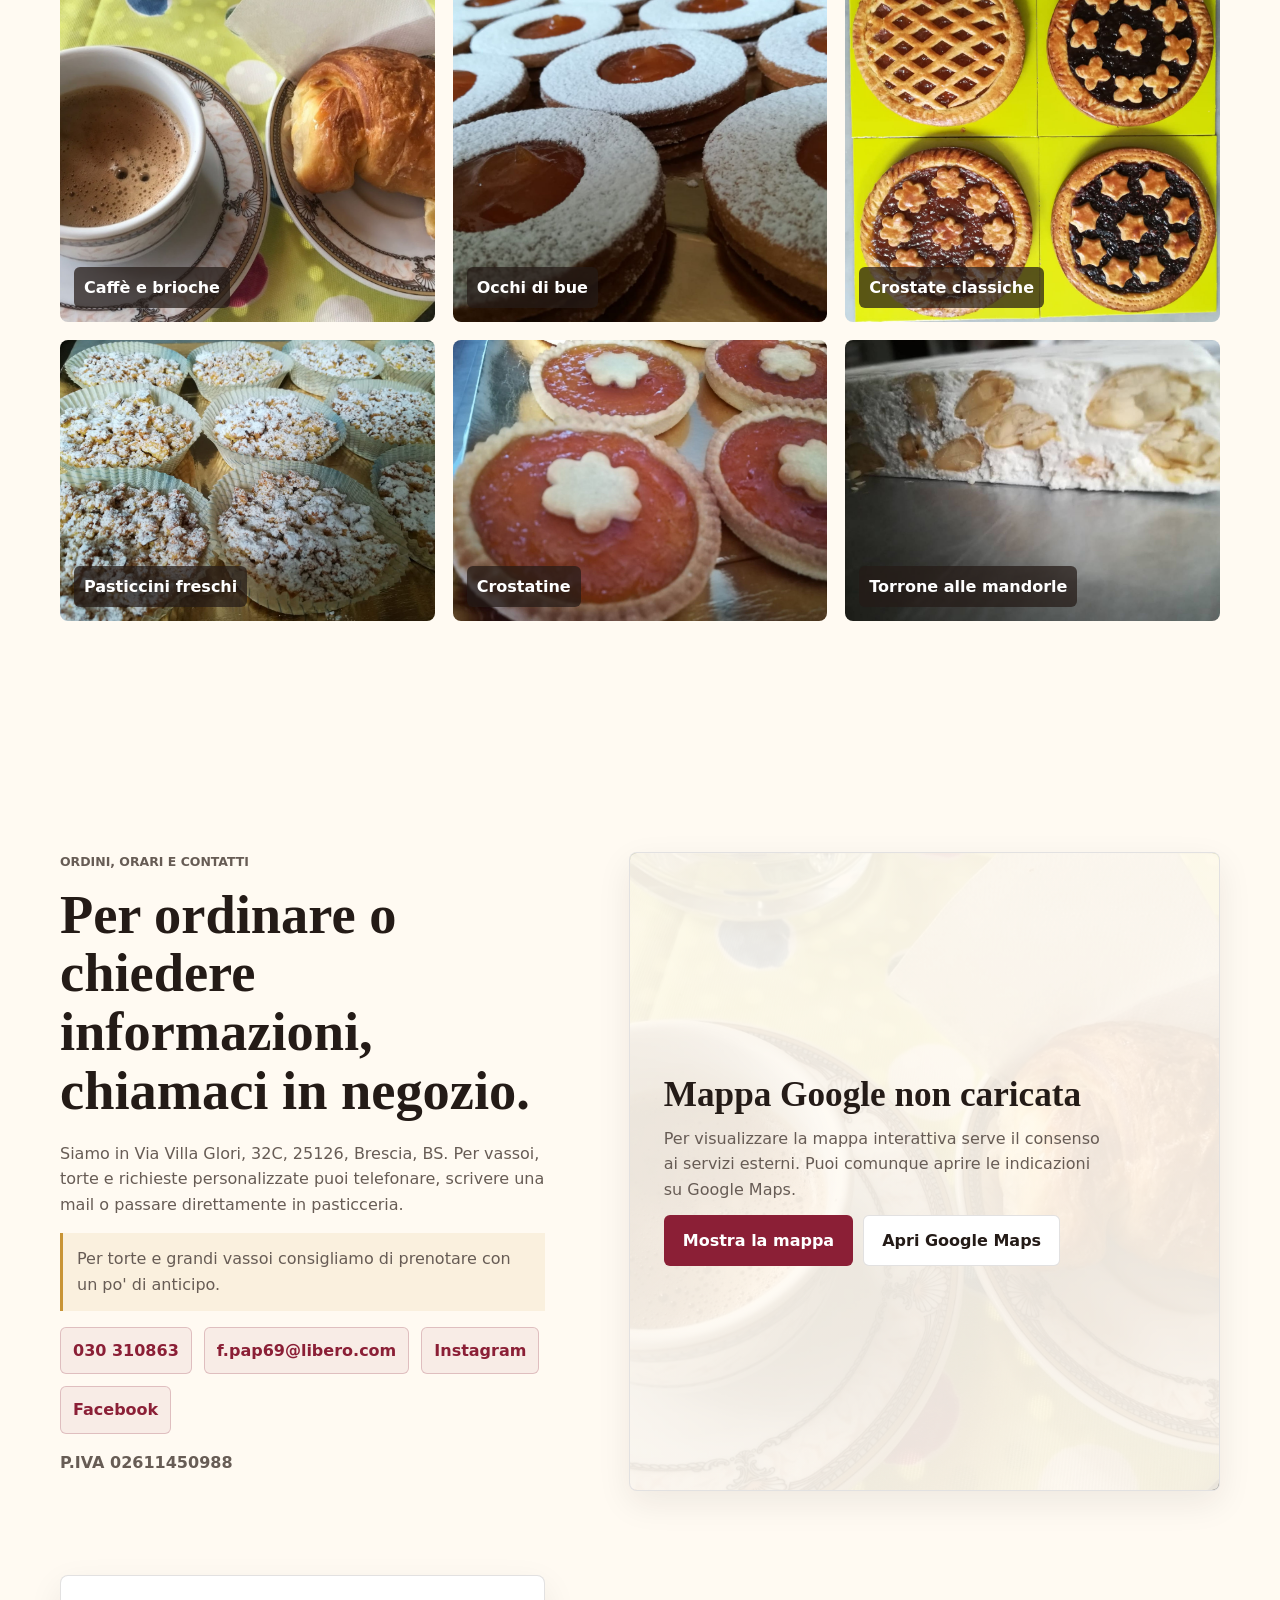
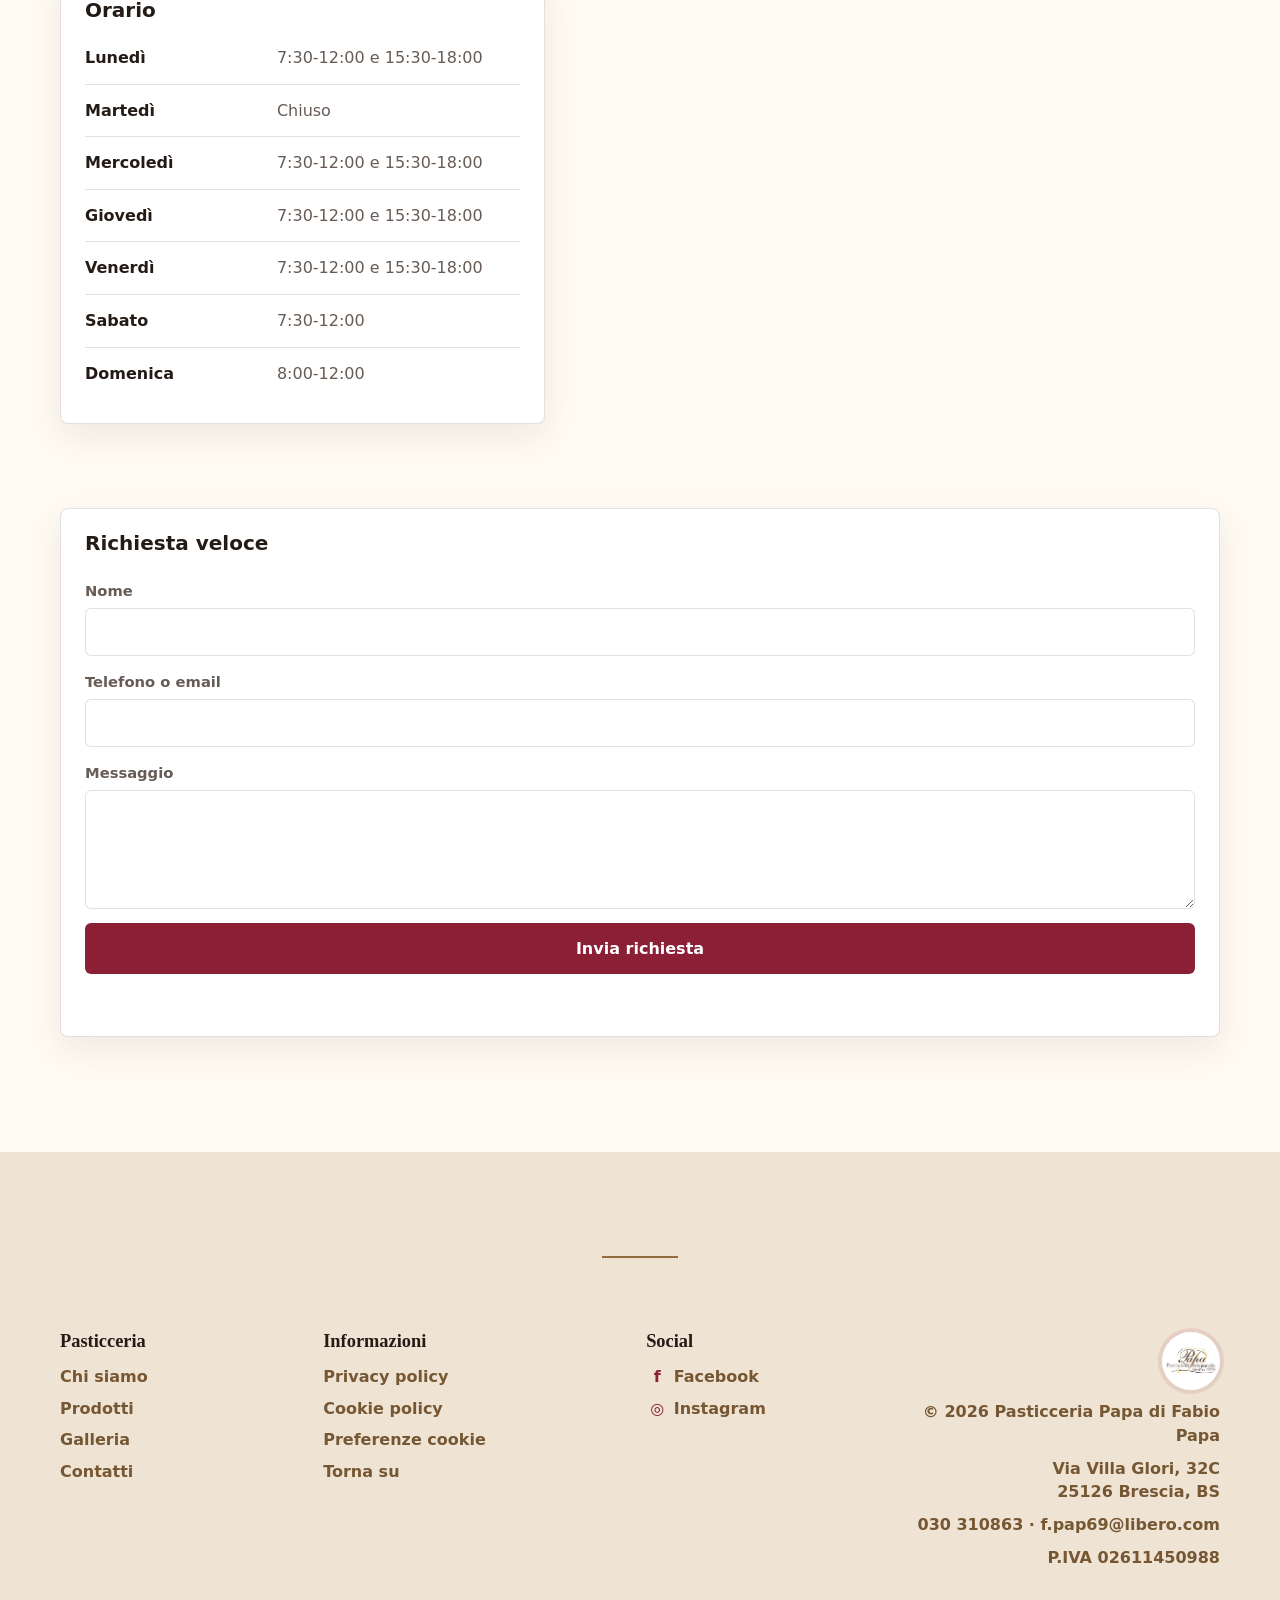
==== commit b49eb8e0: "Highlight opening days in quick hours" ====
--- a/index.html
+++ b/index.html
@@ -18,7 +18,7 @@
     <meta property="og:image" content="assets/images/colazione.jpg" />
     <link rel="icon" href="assets/icons/favicon.svg" type="image/svg+xml" />
     <link rel="preload" href="assets/images/colazione.jpg" as="image" />
-    <link rel="stylesheet" href="styles.css?v=scroll-20260604" />
+    <link rel="stylesheet" href="styles.css?v=hours-20260604" />
     <script type="application/ld+json">
       {
         "@context": "https://schema.org",
@@ -119,10 +119,24 @@
         </div>
         <div class="quick-info-item quick-info-hours">
           <span>Orari</span>
-          <strong>Lun, Mer-Ven: 7:30-12:00 · 15:30-18:00</strong>
-          <small>Mar: Chiuso</small>
-          <small>Sab: 7:30-12:00</small>
-          <small>Dom: 8:00-12:00</small>
+          <dl class="quick-hours-list">
+            <div>
+              <dt>Lun, Mer-Ven:</dt>
+              <dd>7:30-12:00 · 15:30-18:00</dd>
+            </div>
+            <div>
+              <dt>Mar:</dt>
+              <dd>Chiuso</dd>
+            </div>
+            <div>
+              <dt>Sab:</dt>
+              <dd>7:30-12:00</dd>
+            </div>
+            <div>
+              <dt>Dom:</dt>
+              <dd>8:00-12:00</dd>
+            </div>
+          </dl>
         </div>
         <div class="quick-info-item">
           <span>Dove siamo</span>
--- a/styles.css
+++ b/styles.css
@@ -348,6 +348,31 @@
   line-height: 1.45;
 }
 
+.quick-hours-list {
+  display: grid;
+  gap: 7px;
+  margin: 10px 0 0;
+}
+
+.quick-hours-list div {
+  display: grid;
+  grid-template-columns: minmax(92px, auto) 1fr;
+  gap: 10px;
+  align-items: baseline;
+  color: var(--muted);
+  font-size: 0.92rem;
+  line-height: 1.35;
+}
+
+.quick-hours-list dt {
+  color: var(--berry);
+  font-weight: 900;
+}
+
+.quick-hours-list dd {
+  margin: 0;
+}
+
 .section {
   width: min(var(--max), calc(100% - 36px));
   margin: 0 auto;
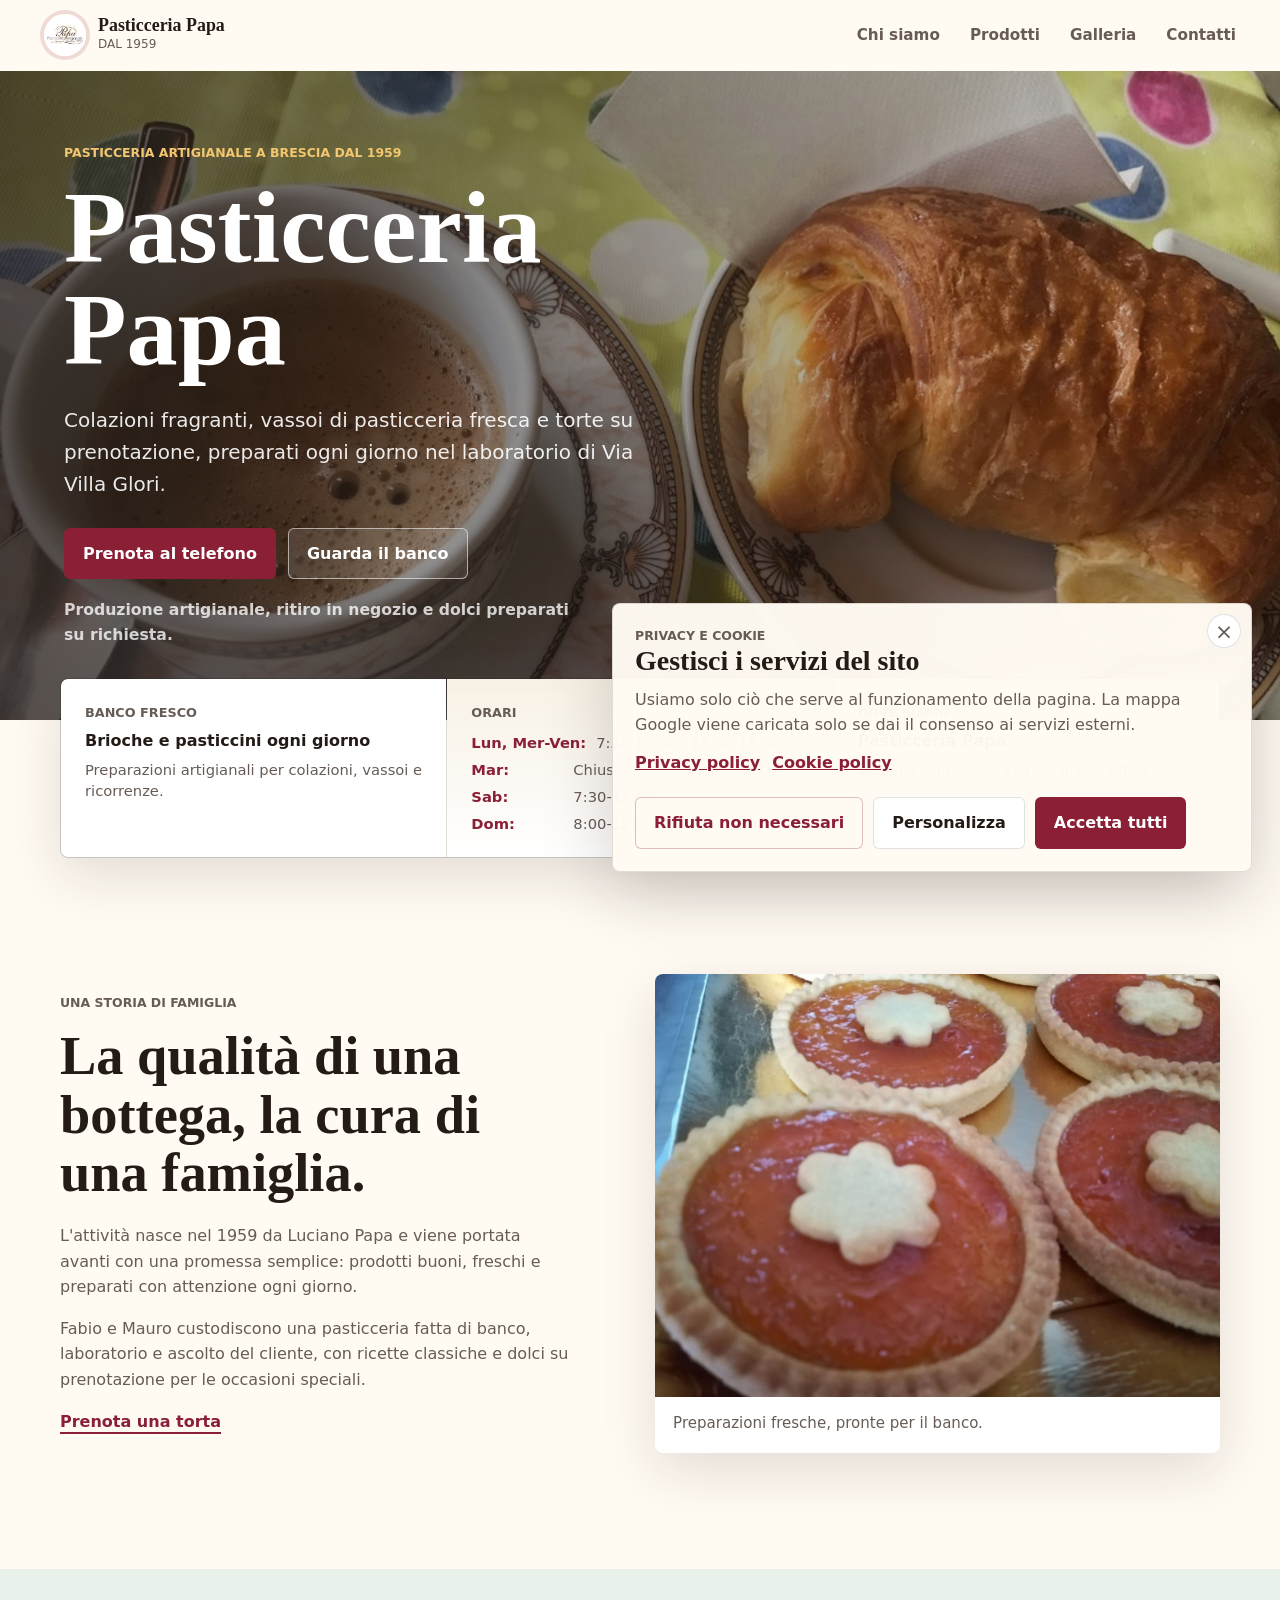
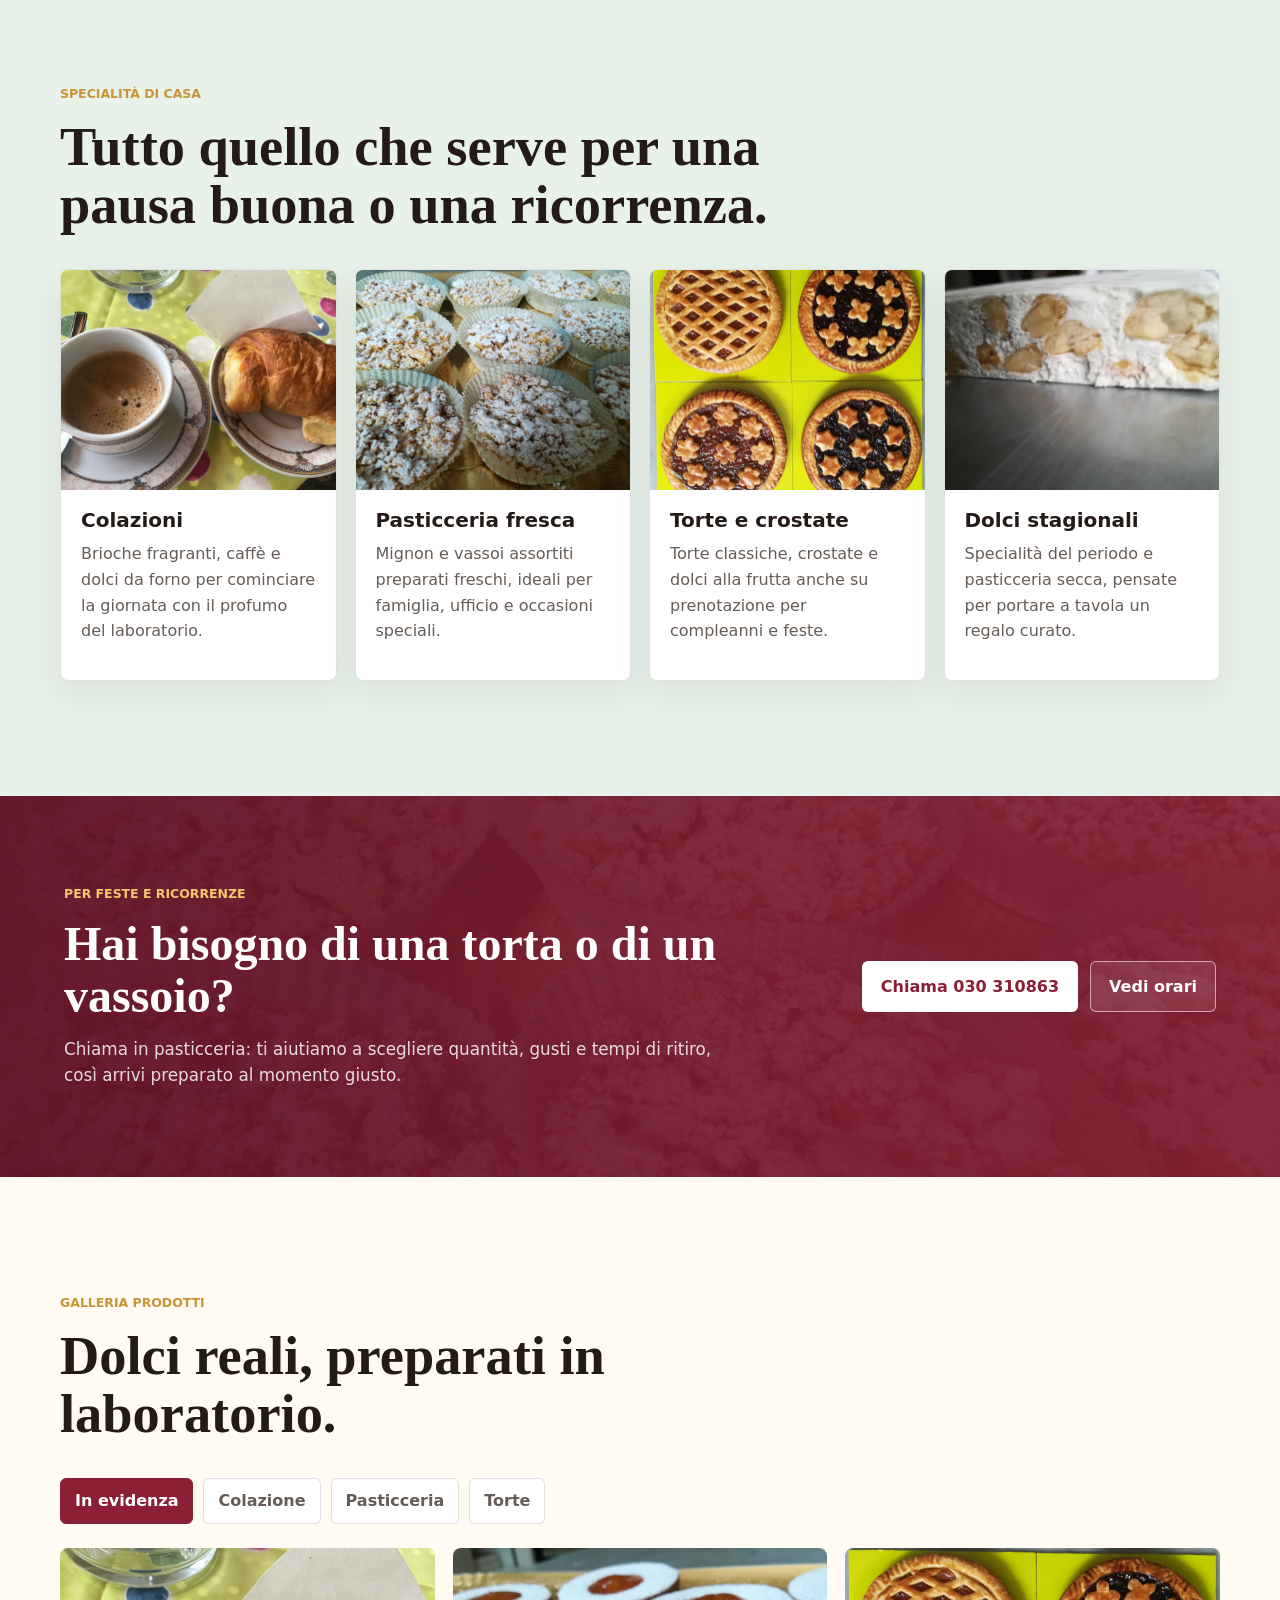
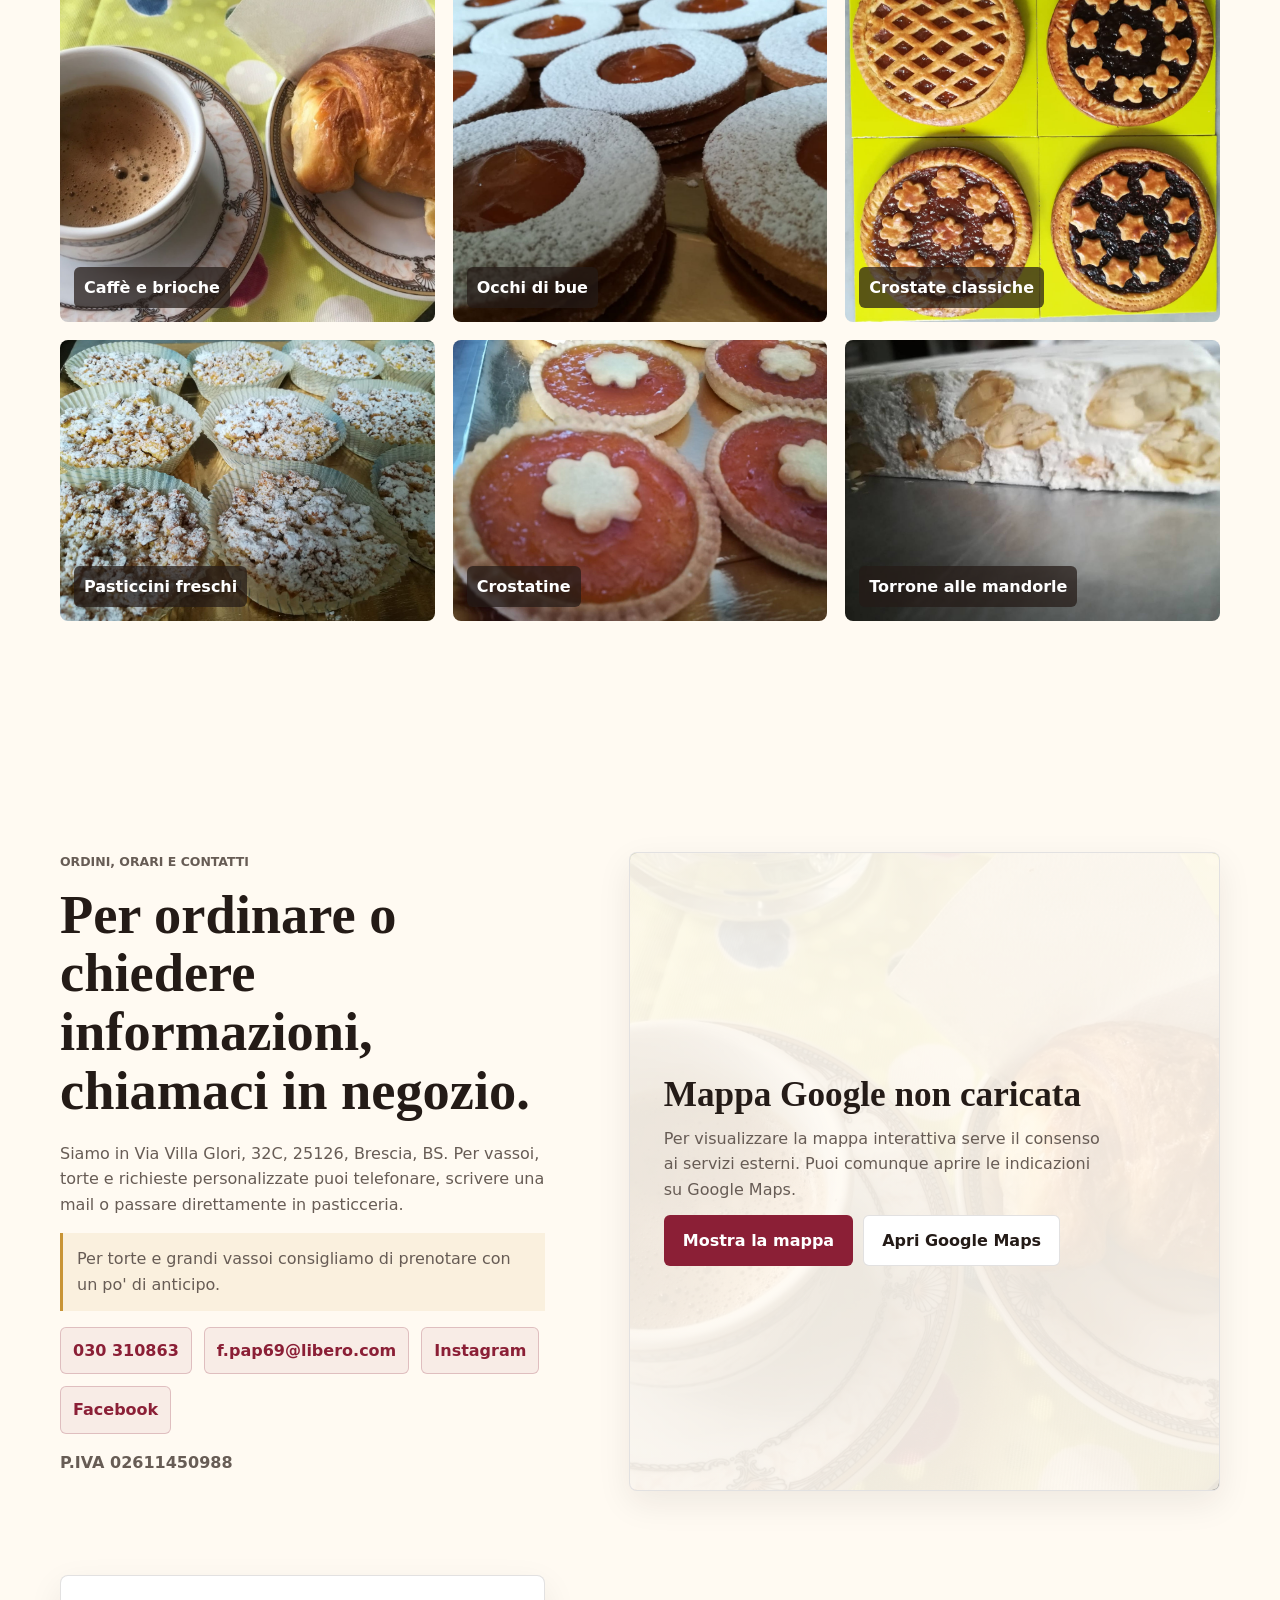
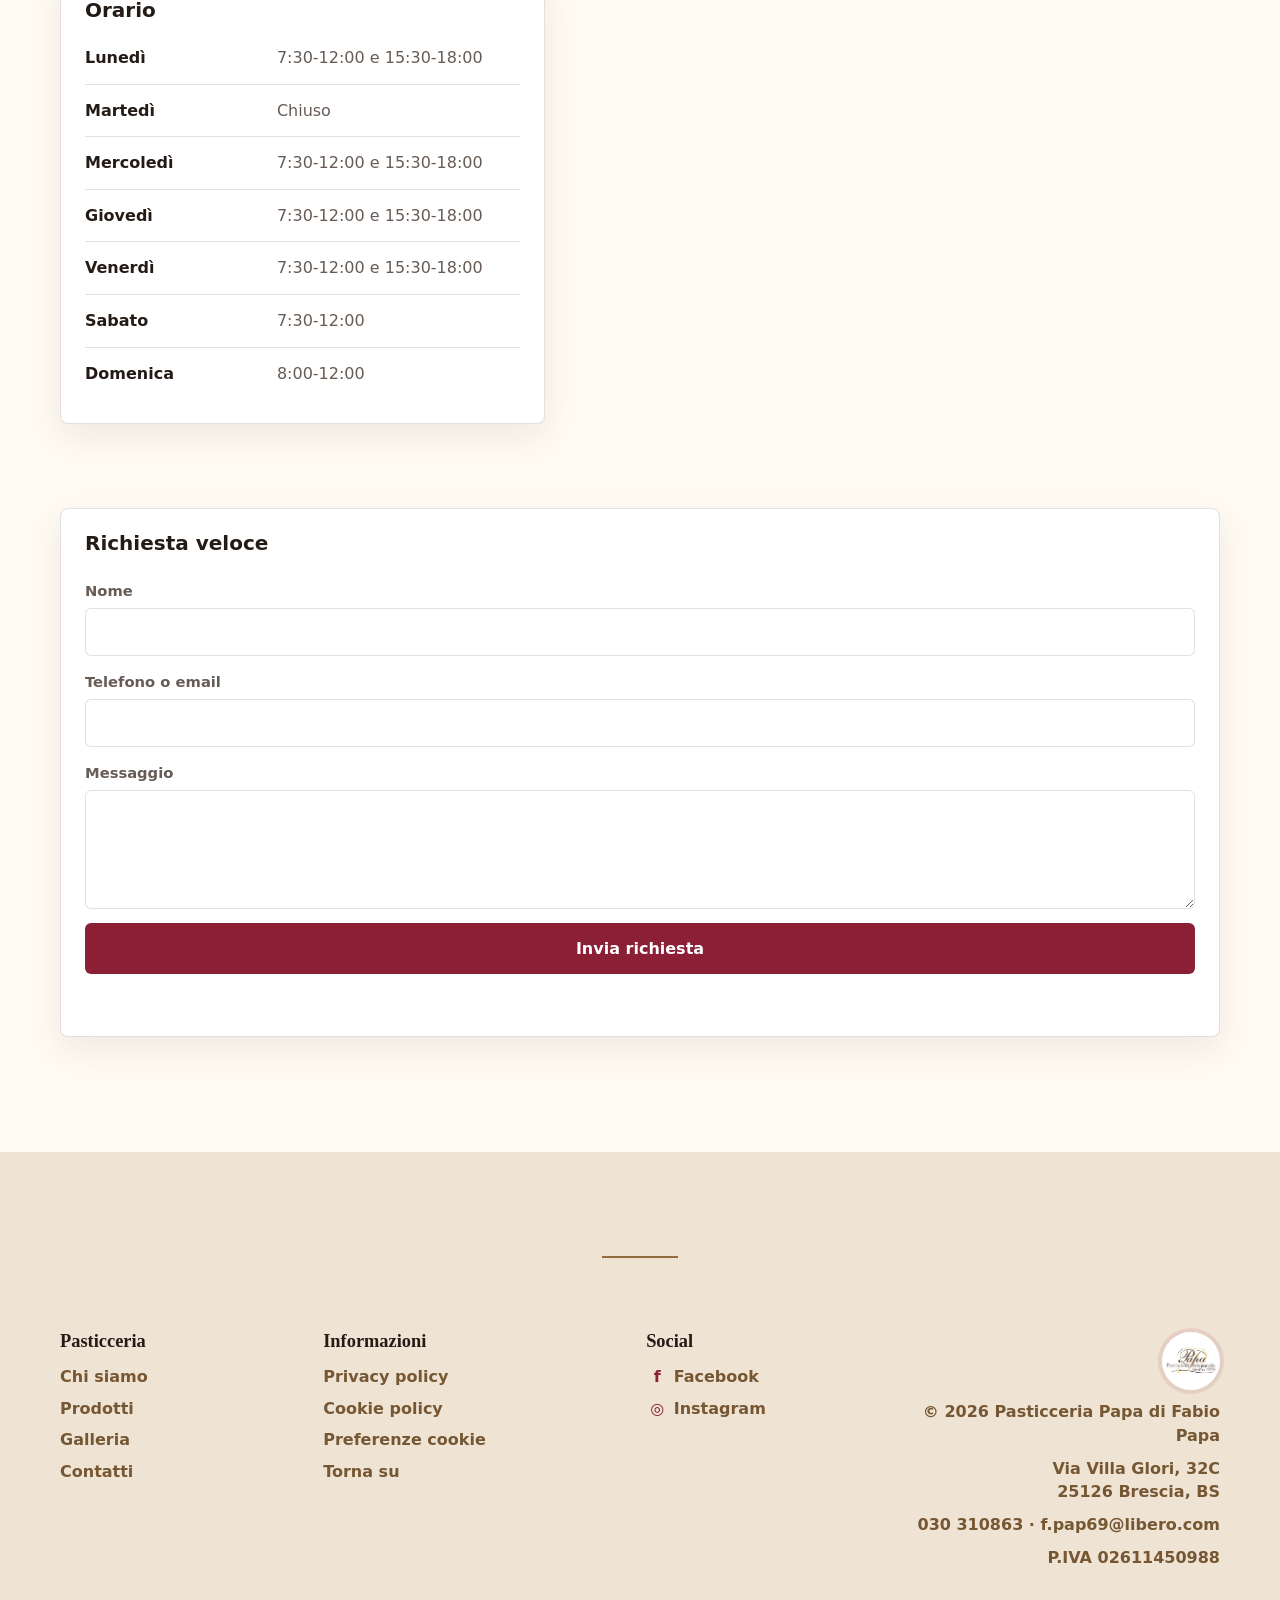
==== commit dcfbe120: "Rename gallery featured filter" ====
--- a/index.html
+++ b/index.html
@@ -228,7 +228,7 @@
         </div>
 
         <div class="filter-bar reveal" role="list" aria-label="Filtra la galleria">
-          <button class="filter-button active" type="button" data-filter="all">Tutto</button>
+          <button class="filter-button active" type="button" data-filter="all">In evidenza</button>
           <button class="filter-button" type="button" data-filter="colazione">Colazione</button>
           <button class="filter-button" type="button" data-filter="pasticceria">Pasticceria</button>
           <button class="filter-button" type="button" data-filter="torte">Torte</button>
